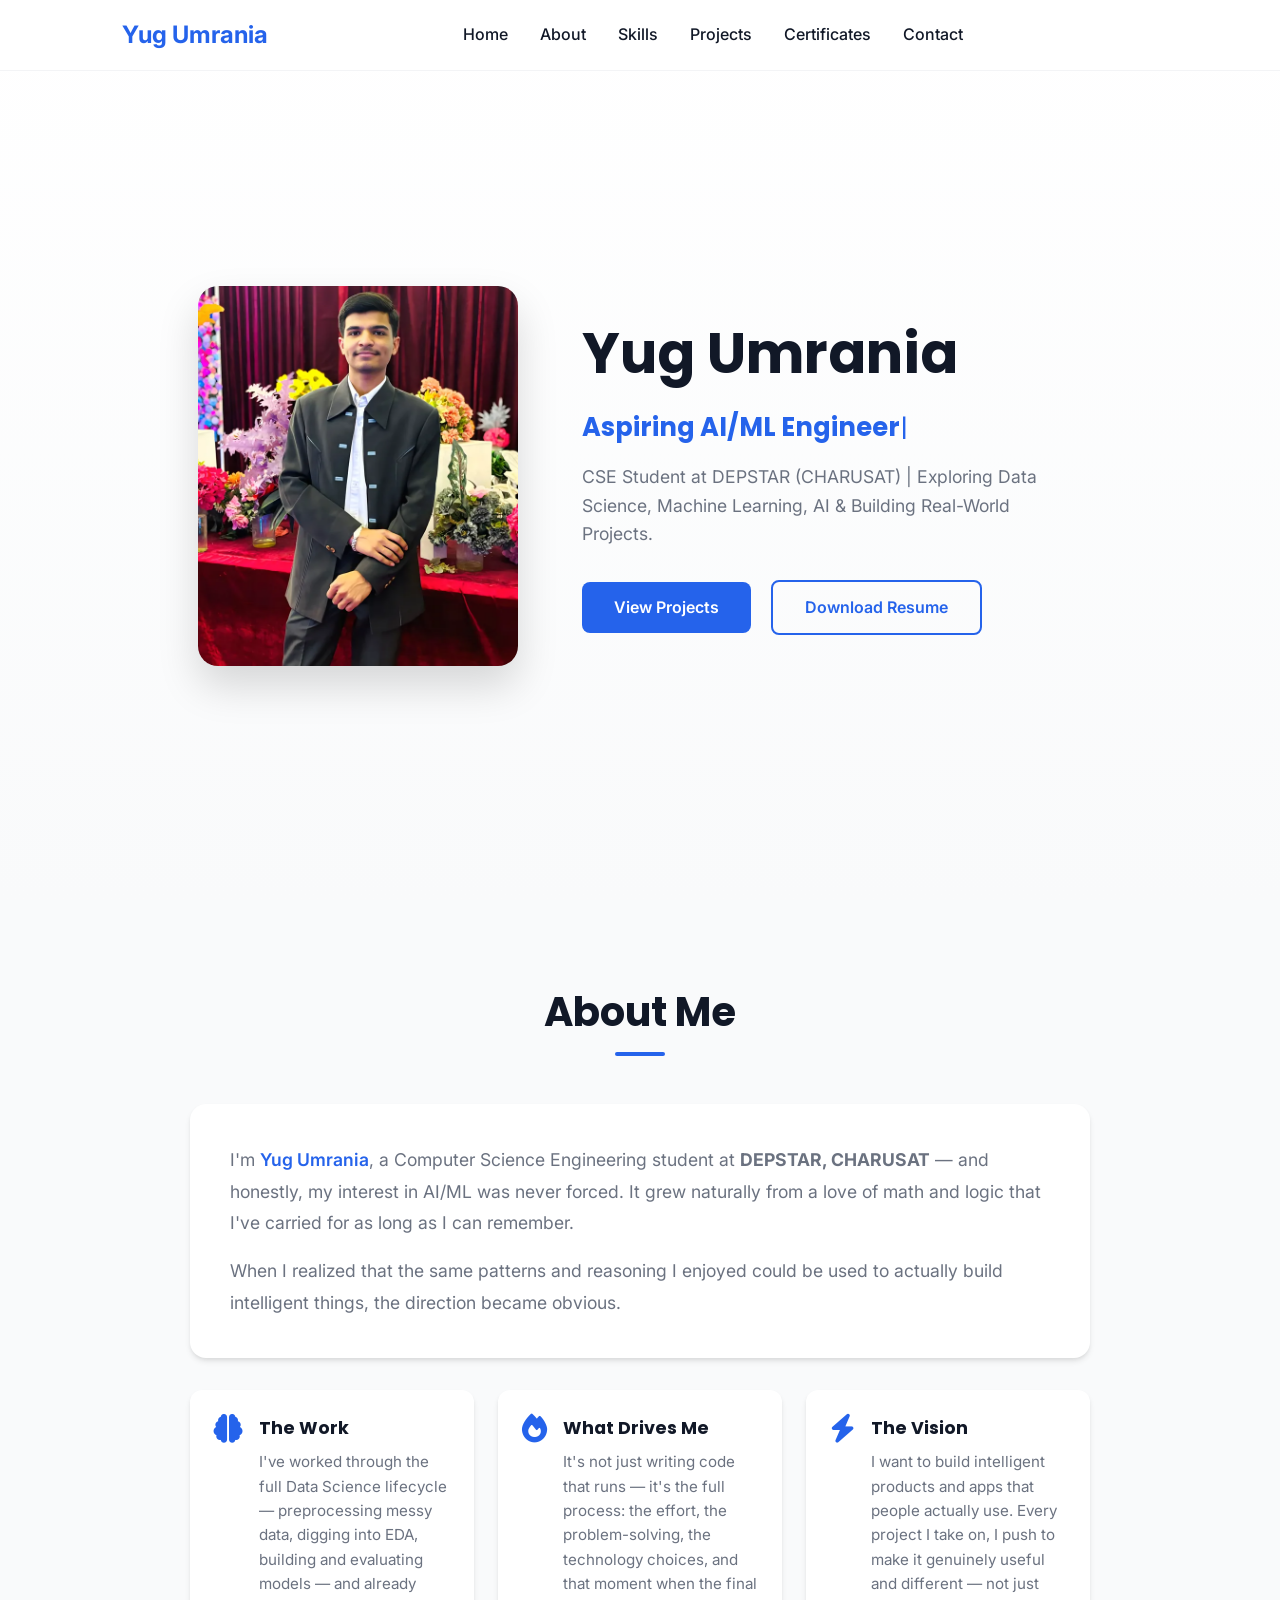
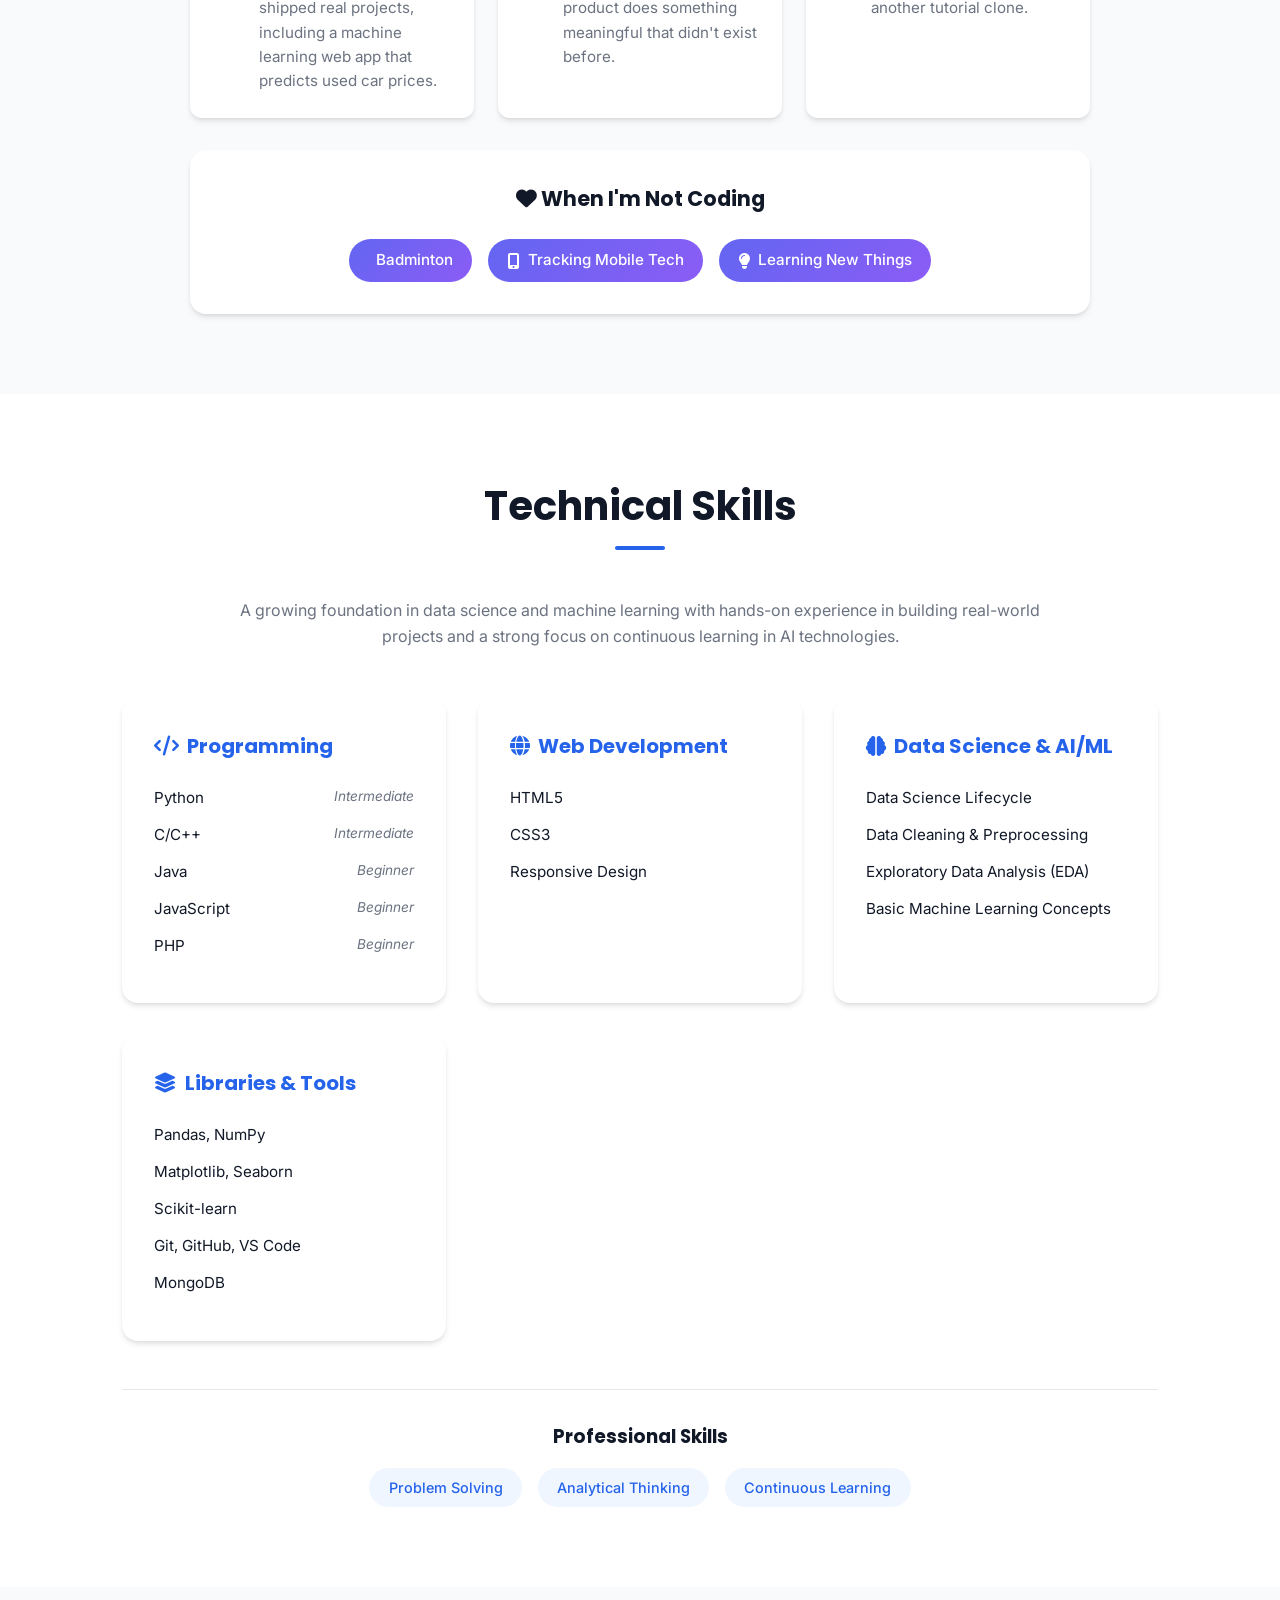
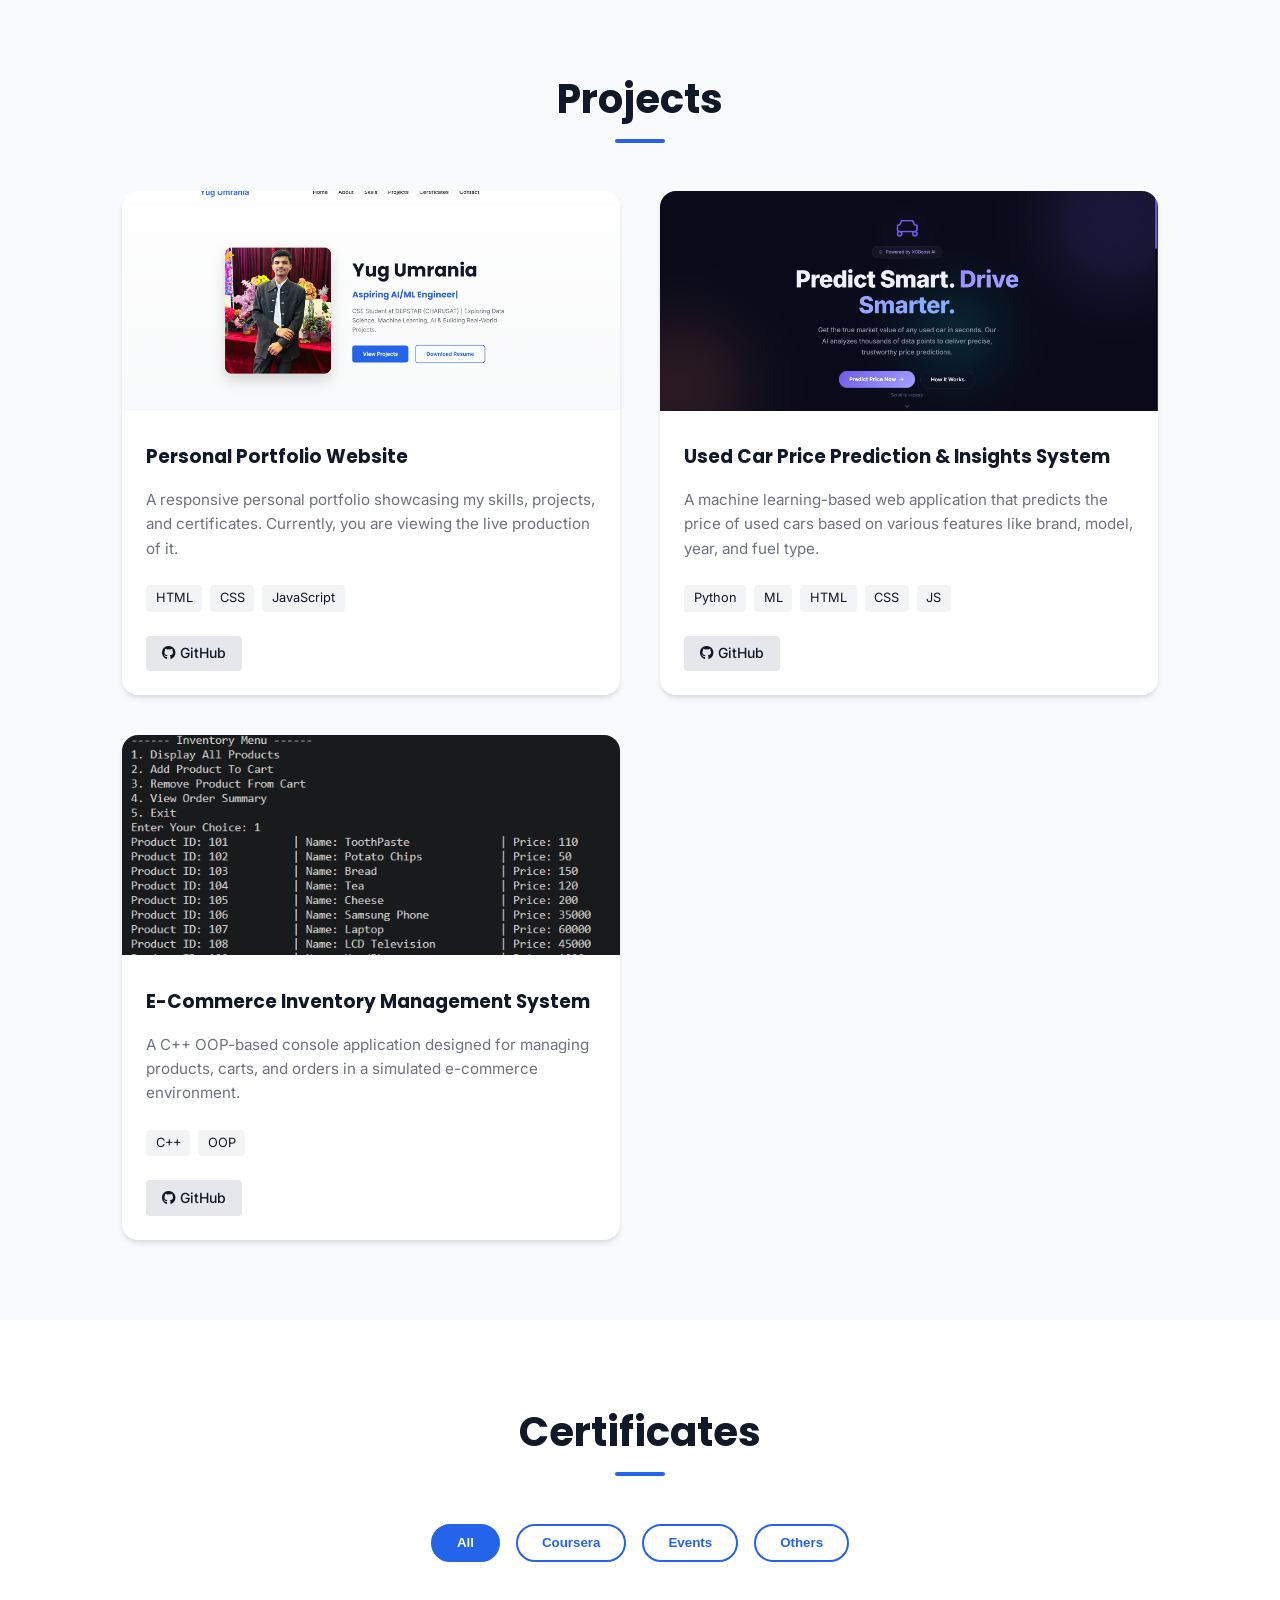
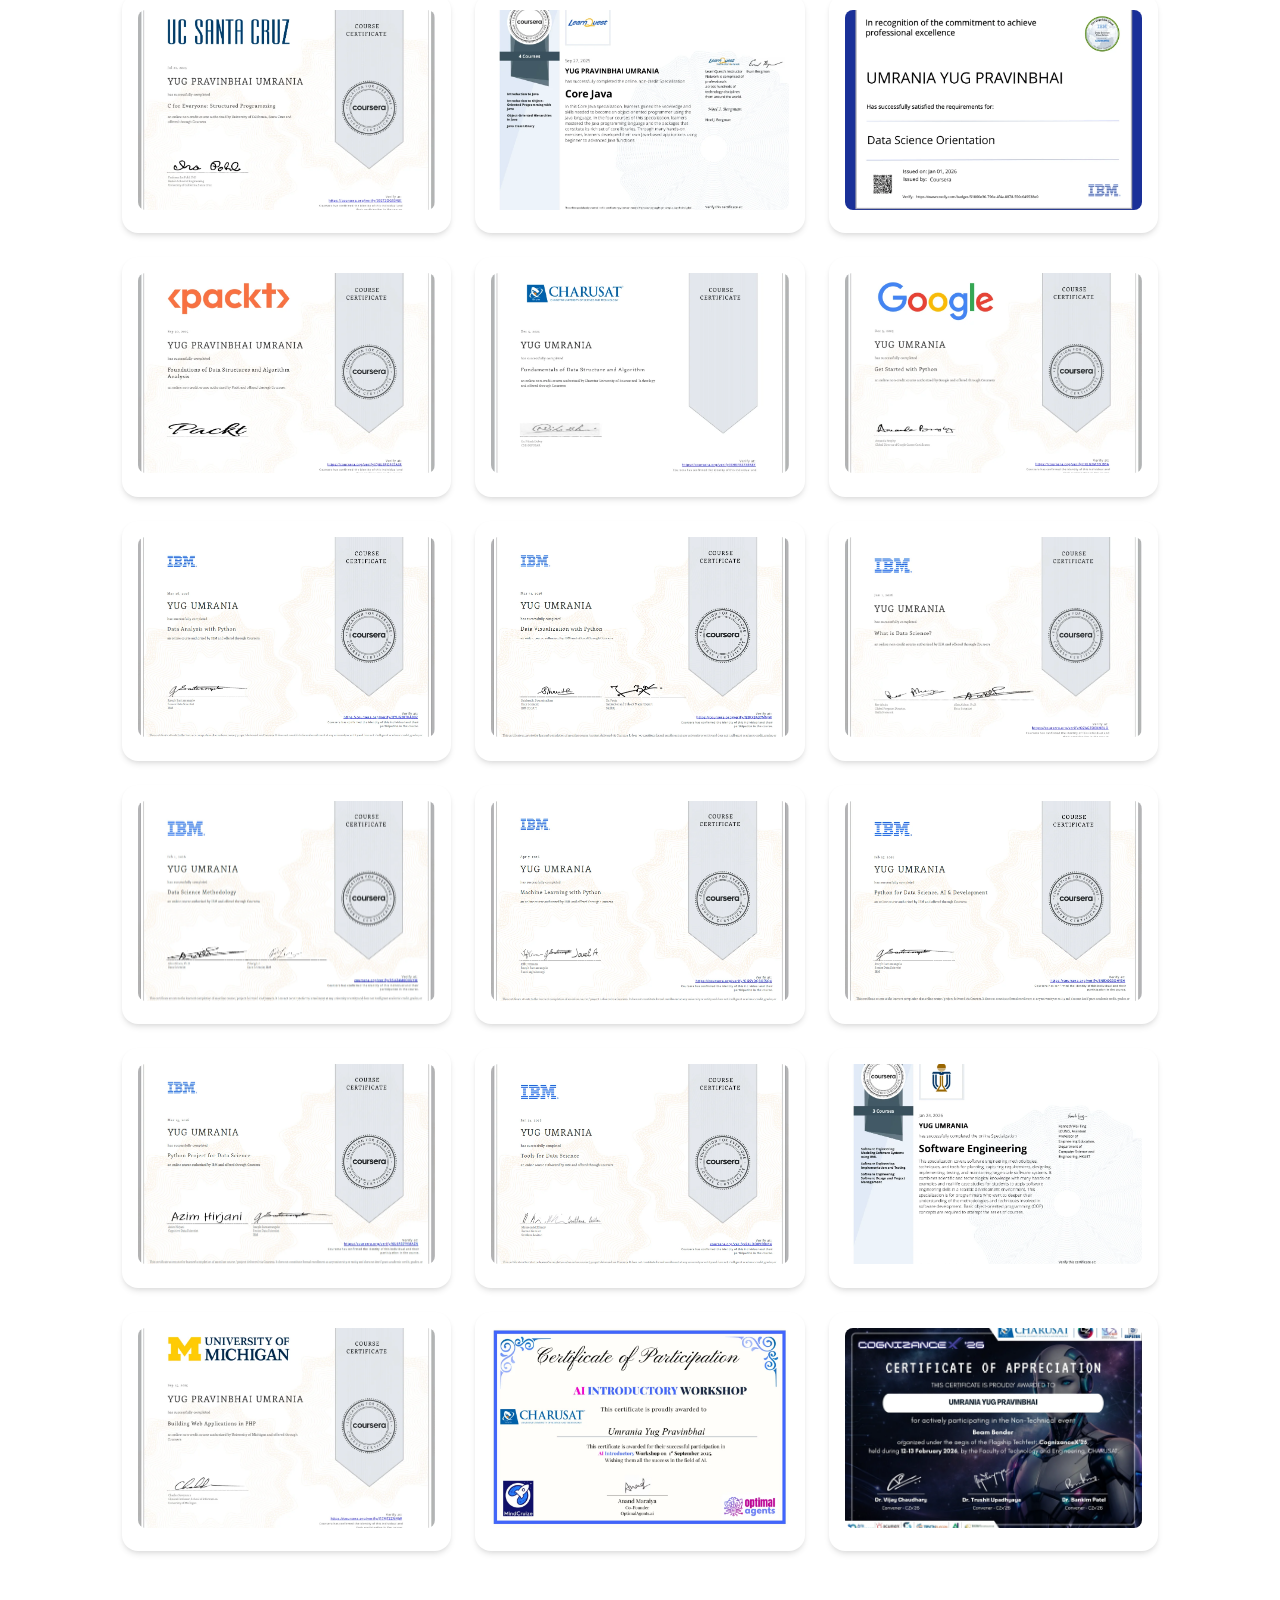
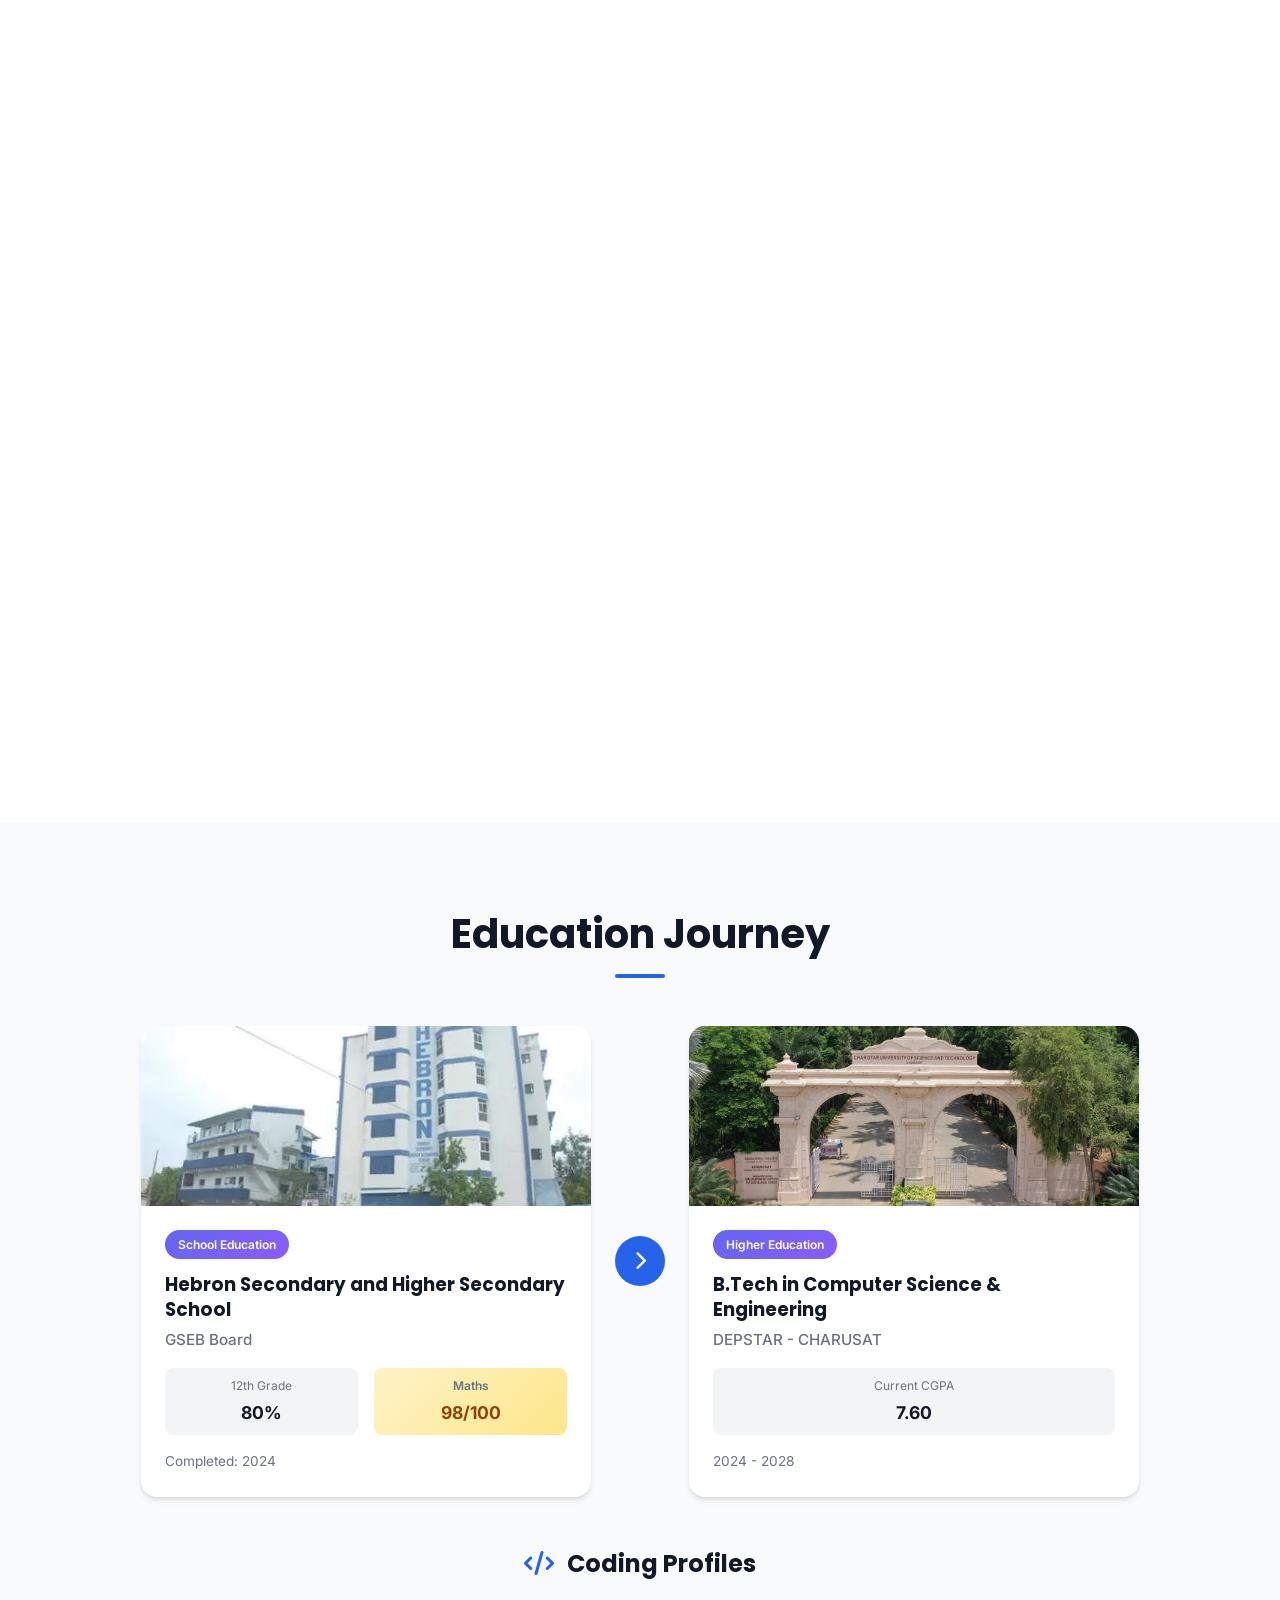
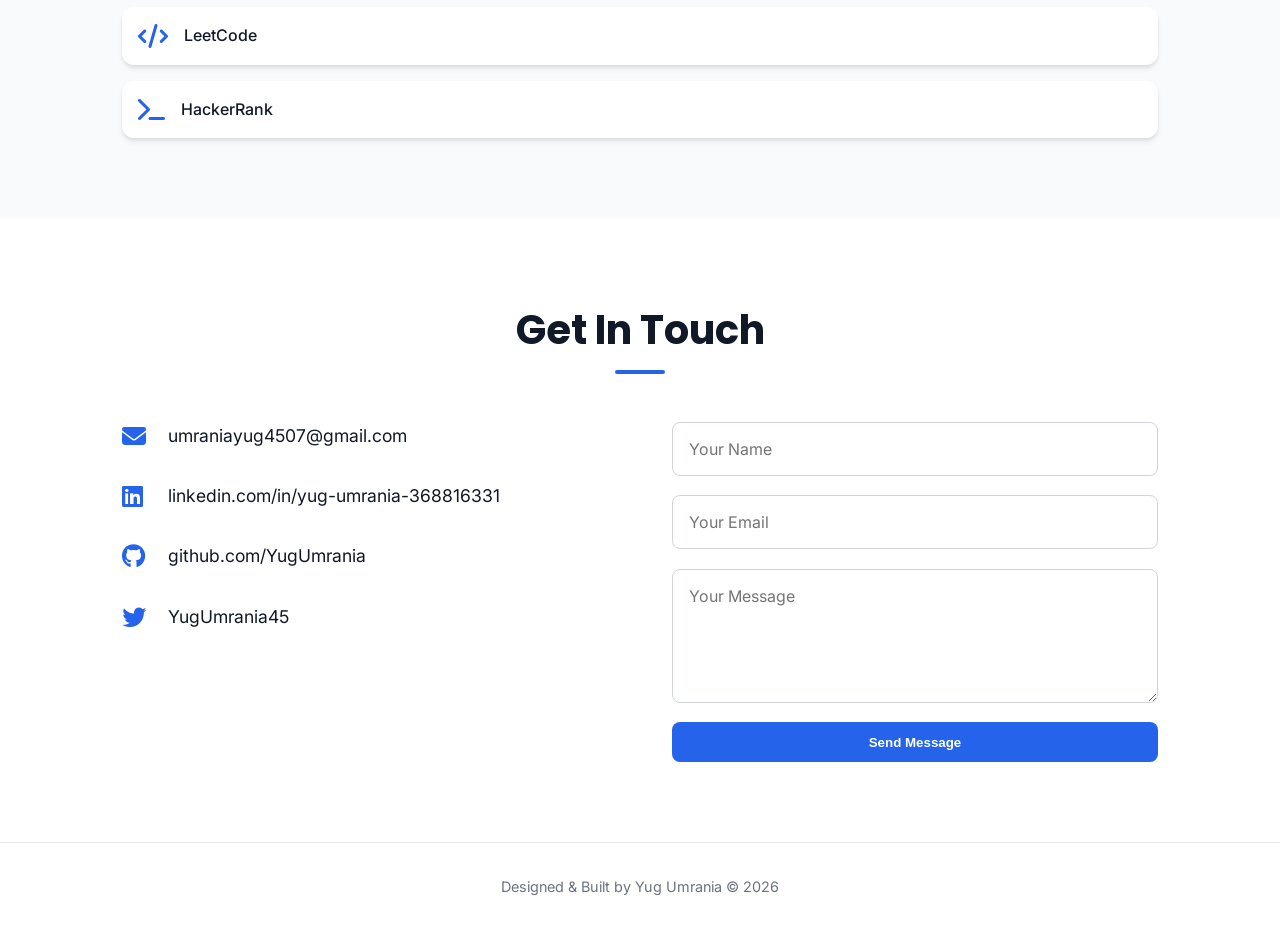
==== portfolio/index.html @ 4e5d7f79 "Add portfolio website with all assets, CSS, JS and project files" ====
<!DOCTYPE html>
<html lang="en">

<head>
    <meta charset="UTF-8">
    <meta name="viewport" content="width=device-width, initial-scale=1.0">
    <title>Yug Umrania | Aspiring AI/ML Engineer</title>
    <link rel="icon" type="image/svg+xml" href="yu-favicon.svg">
    <link rel="apple-touch-icon" href="yu-favicon.svg">
    <!-- Google Fonts -->
    <link rel="preconnect" href="https://fonts.googleapis.com">
    <link rel="preconnect" href="https://fonts.gstatic.com" crossorigin>
    <link
        href="https://fonts.googleapis.com/css2?family=Inter:wght@400;500;600&family=Poppins:wght@600;700&display=swap"
        rel="stylesheet">
    <!-- Font Awesome for Icons -->
    <link rel="stylesheet" href="https://cdnjs.cloudflare.com/ajax/libs/font-awesome/6.4.0/css/all.min.css">
    <link rel="stylesheet" href="css/style.css">
    <style>
        .lightbox {
            display: none;
            position: fixed;
            top: 0;
            left: 0;
            width: 100%;
            height: 100%;
            background: rgba(0, 0, 0, 0.9);
            z-index: 9999;
            justify-content: center;
            align-items: center;
            cursor: pointer;
        }

        .lightbox.active {
            display: flex;
        }

        .lightbox img {
            max-width: 90%;
            max-height: 90%;
            border-radius: 8px;
            box-shadow: 0 0 20px rgba(0, 0, 0, 0.5);
        }
    </style>
</head>

<body>

    <!-- Navbar -->
    <nav id="navbar">
        <div class="container nav-container">
            <div class="logo">Yug Umrania</div>
            <ul class="nav-links">
                <li><a href="#home">Home</a></li>
                <li><a href="#about">About</a></li>
                <li><a href="#skills">Skills</a></li>
                <li><a href="#projects">Projects</a></li>
                <li><a href="#certificates">Certificates</a></li>
                <li><a href="#contact">Contact</a></li>
            </ul>
            <div class="menu-toggle" id="mobile-menu">
                <span class="bar"></span>
                <span class="bar"></span>
                <span class="bar"></span>
            </div>
        </div>
    </nav>

    <!-- Hero Section -->
    <section id="home" class="hero">
        <div class="hero-container">
            <div class="hero-img">
                <img src="assets/images/profile.jpeg.webp" alt="Yug Umrania">
            </div>
            <div class="hero-content">
                <h1 class="fade-in">Yug Umrania</h1>
                <h2 class="fade-in"><span id="hero-subtitle"></span><span class="cursor">|</span></h2>
                <p class="fade-in">CSE Student at DEPSTAR (CHARUSAT) | Exploring Data Science, Machine Learning, AI &
                    Building Real-World Projects.</p>
                <div class="hero-btns fade-in">
                    <a href="#projects" class="btn btn-primary">View Projects</a>
                    <a href="assets/resume/resume.pdf" class="btn btn-secondary" download>Download Resume</a>
                </div>
            </div>
        </div>
        </div>
    </section>

    <!-- About Me Section -->
    <section id="about" class="about section-alt">
        <div class="container">
            <h2 class="section-title">About Me</h2>
            <div class="about-content">
                <div class="about-card">
                    <p class="about-intro">
                        I'm <span class="highlight">Yug Umrania</span>, a Computer Science Engineering student at
                        <strong>DEPSTAR, CHARUSAT</strong> — and honestly, my interest in AI/ML was never forced.
                        It grew naturally from a love of math and logic that I've carried for as long as I can remember.
                    </p>
                    <p class="about-intro">
                        When I realized that the same patterns and reasoning I enjoyed could be used to actually
                        build intelligent things, the direction became obvious.
                    </p>
                </div>

                <div class="about-highlights">
                    <div class="highlight-item">
                        <i class="fas fa-brain"></i>
                        <div>
                            <h4>The Work</h4>
                            <p>I've worked through the full Data Science lifecycle — preprocessing messy data, digging
                                into EDA, building and evaluating models — and already shipped real projects, including
                                a machine learning web app that predicts used car prices.</p>
                        </div>
                    </div>
                    <div class="highlight-item">
                        <i class="fas fa-fire"></i>
                        <div>
                            <h4>What Drives Me</h4>
                            <p>It's not just writing code that runs — it's the full process: the effort, the
                                problem-solving, the technology choices, and that moment when the final product does
                                something meaningful that didn't exist before.</p>
                        </div>
                    </div>
                    <div class="highlight-item">
                        <i class="fas fa-bolt"></i>
                        <div>
                            <h4>The Vision</h4>
                            <p>I want to build intelligent products and apps that people actually use. Every project I
                                take on, I push to make it genuinely useful and different — not just another tutorial
                                clone.</p>
                        </div>
                    </div>
                </div>

                <div class="about-interests">
                    <h3><i class="fas fa-heart"></i> When I'm Not Coding</h3>
                    <div class="interest-tags">
                        <span class="interest-tag"><i class="fas fa-badminton"></i> Badminton</span>
                        <span class="interest-tag"><i class="fas fa-mobile-alt"></i> Tracking Mobile Tech</span>
                        <span class="interest-tag"><i class="fas fa-lightbulb"></i> Learning New Things</span>
                    </div>
                </div>
            </div>
        </div>
    </section>

    <!-- Skills Section -->
    <section id="skills" class="skills section">
        <div class="container">
            <h2 class="section-title">Technical Skills</h2>
            <p class="skills-subtitle">A growing foundation in data science and machine learning with hands-on
                experience in building real-world projects and a strong focus on continuous learning in AI technologies.
            </p>

            <div class="skills-grid">
                <!-- Programming -->
                <div class="skill-card">
                    <h3><i class="fas fa-code"></i> Programming</h3>
                    <ul>
                        <li>Python <span>Intermediate</span></li>
                        <li>C/C++ <span>Intermediate</span></li>
                        <li>Java <span>Beginner</span></li>
                        <li>JavaScript <span>Beginner</span></li>
                        <li>PHP <span>Beginner</span></li>
                    </ul>
                </div>

                <!-- Web Dev -->
                <div class="skill-card">
                    <h3><i class="fas fa-globe"></i> Web Development</h3>
                    <ul>
                        <li>HTML5</li>
                        <li>CSS3</li>
                        <li>Responsive Design</li>
                    </ul>
                </div>

                <!-- Data Science -->
                <div class="skill-card">
                    <h3><i class="fas fa-brain"></i> Data Science & AI/ML</h3>
                    <ul>
                        <li>Data Science Lifecycle</li>
                        <li>Data Cleaning & Preprocessing</li>
                        <li>Exploratory Data Analysis (EDA)</li>
                        <li>Basic Machine Learning Concepts</li>
                    </ul>
                </div>

                <!-- Libraries -->
                <div class="skill-card">
                    <h3><i class="fas fa-layer-group"></i> Libraries & Tools</h3>
                    <ul>
                        <li>Pandas, NumPy</li>
                        <li>Matplotlib, Seaborn</li>
                        <li>Scikit-learn</li>
                        <li>Git, GitHub, VS Code</li>
                        <li>MongoDB</li>
                    </ul>
                </div>
            </div>

            <div class="professional-skills">
                <h3>Professional Skills</h3>
                <div class="skill-tags">
                    <span>Problem Solving</span>
                    <span>Analytical Thinking</span>
                    <span>Continuous Learning</span>
                </div>
            </div>
        </div>
    </section>

    <!-- Projects Section -->
    <section id="projects" class="projects section-alt">
        <div class="container">
            <h2 class="section-title">Projects</h2>
            <div class="projects-grid">
                <!-- Project 3 - Portfolio -->
                <div class="project-card">
                    <div class="project-img">
                        <img src="assets/images/Portfolio_image.png" alt="Portfolio Website">
                    </div>
                    <div class="project-info">
                        <h3>Personal Portfolio Website</h3>
                        <p>A responsive personal portfolio showcasing my skills, projects, and certificates. Currently, you are viewing the live production of it.</p>
                        <div class="tech-stack">
                            <span>HTML</span><span>CSS</span><span>JavaScript</span>
                        </div>
                        <div class="project-links">
                            <a href="https://github.com/YugUmrania/portfolio"
                                class="btn-small"><i class="fab fa-github"></i> GitHub</a>
                        </div>
                    </div>
                </div>
                <!-- Project 2 -->
                <div class="project-card">
                    <div class="project-img">
                        <img src="assets/images/project_cardeal.png" alt="Used Car Prediction Project">
                    </div>
                    <div class="project-info">
                        <h3>Used Car Price Prediction & Insights System</h3>
                        <p>A machine learning-based web application that predicts the price of used cars based on
                            various features like brand, model, year, and fuel type.</p>
                        <div class="tech-stack">
                            <span>Python</span><span>ML</span><span>HTML</span><span>CSS</span><span>JS</span>
                        </div>
                        <div class="project-links">
                            <a href="https://github.com/YugUmrania/Used-Car-Price-Prediction-and-Insights-System"
                                class="btn-small"><i class="fab fa-github"></i> GitHub</a>
                        </div>
                    </div>
                </div>
                <!-- Project 1 -->
                <div class="project-card">
                    <div class="project-img">
                        <img src="assets/images/E_Commerce.png" alt="Inventory Management Project">
                    </div>
                    <div class="project-info">
                        <h3>E-Commerce Inventory Management System</h3>
                        <p>A C++ OOP-based console application designed for managing products, carts, and orders in a
                            simulated e-commerce environment.</p>
                        <div class="tech-stack">
                            <span>C++</span><span>OOP</span>
                        </div>
                        <div class="project-links">
                            <a href="https://github.com/YugUmrania/E---Commerce-Inventory-Management-System"
                                class="btn-small"><i class="fab fa-github"></i> GitHub</a>
                        </div>
                    </div>
                </div>
            </div>
        </div>
    </section>

    <!-- Certificates Section -->
    <section id="certificates" class="certificates section">
        <div class="container">
            <h2 class="section-title">Certificates</h2>
            <div class="cert-filter">
                <button class="filter-btn active" data-filter="all">All</button>
                <button class="filter-btn" data-filter="coursera">Coursera</button>
                <button class="filter-btn" data-filter="events">Events</button>
                <button class="filter-btn" data-filter="others">Others</button>
            </div>
            <div class="cert-grid">
                <!-- Coursera Certificates -->
                <div class="cert-card" data-category="coursera">
                    <img src="assets/images/certificates/Coursera/C_for_Everyone.png.webp" loading="lazy" alt="C for Everyone" onclick="openLightbox(this)">
                </div>
                <div class="cert-card" data-category="coursera">
                    <img src="assets/images/certificates/Coursera/Core Java.png.webp" loading="lazy" alt="Core Java"
                        onclick="openLightbox(this)">
                </div>
                <div class="cert-card" data-category="coursera">
                    <img src="assets/images/certificates/Coursera/DS_orientation.png.webp" loading="lazy" alt="DS Orientation"
                        onclick="openLightbox(this)">
                </div>
                <div class="cert-card" data-category="coursera">
                    <img src="assets/images/certificates/Coursera/DSA_packt.png.webp" loading="lazy" alt="DSA Packt"
                        onclick="openLightbox(this)">
                </div>
                <div class="cert-card" data-category="coursera">
                    <img src="assets/images/certificates/Coursera/funda_dsa.png.webp" loading="lazy" alt="Fundamentals of DSA"
                        onclick="openLightbox(this)">
                </div>
                <div class="cert-card" data-category="coursera">
                    <img src="assets/images/certificates/Coursera/Google_get_started_python.png.webp" loading="lazy" alt="Google Python"
                        onclick="openLightbox(this)">
                </div>
                <div class="cert-card" data-category="coursera">
                    <img src="assets/images/certificates/Coursera/IBM_data_analysis_py.png.webp" loading="lazy" alt="IBM Data Analysis"
                        onclick="openLightbox(this)">
                </div>
                <div class="cert-card" data-category="coursera">
                    <img src="assets/images/certificates/Coursera/IBM_data_visual_py.png.webp" loading="lazy" alt="IBM Data Visualization"
                        onclick="openLightbox(this)">
                </div>
                <div class="cert-card" data-category="coursera">
                    <img src="assets/images/certificates/Coursera/IBM_dataScience.png.webp" loading="lazy" alt="IBM Data Science"
                        onclick="openLightbox(this)">
                </div>
                <div class="cert-card" data-category="coursera">
                    <img src="assets/images/certificates/Coursera/IBM_ds_methodolgy.png.webp" loading="lazy" alt="IBM DS Methodology"
                        onclick="openLightbox(this)">
                </div>
                <div class="cert-card" data-category="coursera">
                    <img src="assets/images/certificates/Coursera/IBM_ML_with_py.png.webp" loading="lazy" alt="IBM ML with Python"
                        onclick="openLightbox(this)">
                </div>
                <div class="cert-card" data-category="coursera">
                    <img src="assets/images/certificates/Coursera/IBM_py_ai_ds_develop.png.webp" loading="lazy" alt="IBM AI DS Developer"
                        onclick="openLightbox(this)">
                </div>
                <div class="cert-card" data-category="coursera">
                    <img src="assets/images/certificates/Coursera/IBM_py_projectds.png.webp" loading="lazy" alt="IBM Project DS"
                        onclick="openLightbox(this)">
                </div>
                <div class="cert-card" data-category="coursera">
                    <img src="assets/images/certificates/Coursera/IBM_tools_for_ds.png.webp" loading="lazy" alt="IBM Tools for DS"
                        onclick="openLightbox(this)">
                </div>
                <div class="cert-card" data-category="coursera">
                    <img src="assets/images/certificates/Coursera/SE.png.webp" loading="lazy" alt="Software Engineering"
                        onclick="openLightbox(this)">
                </div>
                <div class="cert-card" data-category="coursera">
                    <img src="assets/images/certificates/Coursera/Webapp_built_PHP.png.webp" loading="lazy" alt="Web App with PHP"
                        onclick="openLightbox(this)">
                </div>

                <!-- Events Certificates -->
                <div class="cert-card" data-category="events">
                    <img src="assets/images/certificates/Events/AI-Workshop.png.webp" loading="lazy" alt="AI Workshop"
                        onclick="openLightbox(this)">
                </div>
                <div class="cert-card" data-category="events">
                    <img src="assets/images/certificates/Events/Beam_Bender_NonTech.png.webp" loading="lazy" alt="Beam Bender NonTech"
                        onclick="openLightbox(this)">
                </div>
                <div class="cert-card" data-category="events">
                    <img src="assets/images/certificates/Events/Code_Quest.png.webp" loading="lazy" alt="Code Quest"
                        onclick="openLightbox(this)">
                </div>
                <div class="cert-card" data-category="events">
                    <img src="assets/images/certificates/Events/Quantum_Computing.png.webp" loading="lazy" alt="Quantum Computing"
                        onclick="openLightbox(this)">
                </div>

                <!-- Others Certificates -->
                <div class="cert-card" data-category="others">
                    <img src="assets/images/certificates/Others Certificate/AVLON_Cullinary_art.png.webp" loading="lazy" alt="Culinary Art"
                        onclick="openLightbox(this)">
                </div>
                <div class="cert-card" data-category="others">
                    <img src="assets/images/certificates/Others Certificate/Bug_arena.png.webp" loading="lazy" alt="Bug Arena"
                        onclick="openLightbox(this)">
                </div>
                <div class="cert-card" data-category="others">
                    <img src="assets/images/certificates/Others Certificate/Edunet_Foundation_Greenskills_AI.png.webp" loading="lazy"
                        alt="Edunet AI" onclick="openLightbox(this)">
                </div>
                <div class="cert-card" data-category="others">
                    <img src="assets/images/certificates/Others Certificate/LINGAYS_Banking_Finance.png.webp" loading="lazy"
                        alt="Banking & Finance" onclick="openLightbox(this)">
                </div>
                <div class="cert-card" data-category="others">
                    <img src="assets/images/certificates/Others Certificate/SQL_Island.png.webp" loading="lazy" alt="SQL Island"
                        onclick="openLightbox(this)">
                </div>
                <div class="cert-card" data-category="others">
                    <img src="assets/images/certificates/Others Certificate/Tata_Crucible.png.webp" loading="lazy" alt="Tata Crucible"
                        onclick="openLightbox(this)">
                </div>
                <div class="cert-card" data-category="others">
                    <img src="assets/images/certificates/Others Certificate/Unstop_management.png.webp" loading="lazy"
                        alt="Unstop Management" onclick="openLightbox(this)">
                </div>
            </div>
            <!-- <div class="cert-link-container">
                <a href="https://coursera.org/account/accomplishments/specialization/XSUMIOHQU5ED" target="_blank" class="btn-secondary">View All Accomplishments</a>
            </div> -->
        </div>
    </section>

    <!-- Lightbox for certificate viewing -->
    <div class="lightbox" id="lightbox" onclick="closeLightbox()">
        <img id="lightbox-img" src="" alt="Certificate">
    </div>

    <!-- Education & Coding Profiles -->
    <section id="education" class="education section-alt">
        <div class="container">
            <h2 class="section-title">Education Journey</h2>
            
            <div class="education-horizontal">
                <!-- School -->
                <div class="edu-card-full">
                    <div class="edu-img-full">
                        <img src="assets/images/Hebron_School.webp" alt="Hebron Secondary and Higher Secondary School">
                    </div>
                    <div class="edu-info-full">
                        <span class="edu-badge">School Education</span>
                        <h3>Hebron Secondary and Higher Secondary School</h3>
                        <p class="edu-sub">GSEB Board</p>
                        <div class="edu-stats">
                            <div class="stat-item">
                                <span class="stat-label">12th Grade</span>
                                <span class="stat-value">80%</span>
                            </div>
                            <div class="stat-item highlight">
                                <span class="stat-label">Maths</span>
                                <span class="stat-value">98/100</span>
                            </div>
                        </div>
                        <p class="edu-date">Completed: 2024</p>
                    </div>
                </div>

                <!-- Arrow -->
                <div class="edu-arrow">
                    <i class="fas fa-chevron-right"></i>
                </div>

                <!-- College -->
                <div class="edu-card-full">
                    <div class="edu-img-full">
                        <img src="assets/images/CHARUSAT_GATE.webp" alt="DEPSTAR - CHARUSAT">
                    </div>
                    <div class="edu-info-full">
                        <span class="edu-badge">Higher Education</span>
                        <h3>B.Tech in Computer Science & Engineering</h3>
                        <p class="edu-sub">DEPSTAR - CHARUSAT</p>
                        <div class="edu-stats">
                            <div class="stat-item">
                                <span class="stat-label">Current CGPA</span>
                                <span class="stat-value">7.60</span>
                            </div>
                        </div>
                        <p class="edu-date">2024 - 2028</p>
                    </div>
                </div>
            </div>

            <div class="coding-profiles">
                <h3><i class="fas fa-code"></i> Coding Profiles</h3>
                <div class="profile-links">
                    <a href="https://leetcode.com/u/YugUmrania07" target="_blank" class="profile-badge"><i
                            class="fas fa-code"></i> LeetCode</a>
                    <a href="https://hackerrank.com/profile/24dcs140" target="_blank" class="profile-badge"><i
                            class="fas fa-terminal"></i> HackerRank</a>
                </div>
            </div>
        </div>
    </section>

    <!-- Contact Section -->
    <section id="contact" class="contact section">
        <div class="container">
            <h2 class="section-title">Get In Touch</h2>
            <div class="contact-wrapper">
                <div class="contact-info">
                    <div class="info-item">
                        <i class="fas fa-envelope"></i>
                        <span>umraniayug4507@gmail.com</span>
                    </div>
                    <div class="info-item">
                        <i class="fab fa-linkedin"></i>
                        <a href="https://linkedin.com/in/yug-umrania-368816331"
                            target="_blank">linkedin.com/in/yug-umrania-368816331</a>
                    </div>
                    <div class="info-item">
                        <i class="fab fa-github"></i>
                        <a href="https://github.com/YugUmrania" target="_blank">github.com/YugUmrania</a>
                    </div>
                    <div class="info-item">
                        <i class="fab fa-twitter"></i>
                        <a href="https://x.com/YugUmrania45" target="_blank">YugUmrania45</a>
                    </div>
                </div>

                <form class="contact-form" id="contactForm">
                    <input type="text" id="name" placeholder="Your Name" required>
                    <input type="email" id="email" placeholder="Your Email" required>
                    <textarea id="message" placeholder="Your Message" rows="5" required></textarea>
                    <button type="submit" class="btn btn-primary">Send Message</button>
                </form>
                <div class="thank-you-message" id="thankYouMessage" style="display: none;">
                    <div class="thank-you-content">
                        <i class="fas fa-check-circle"></i>
                        <h3>Thank You!</h3>
                        <p>Thanks for connecting with me, <span id="thankYouName"></span>!</p>
                        <p>I've received your message and will get back to you soon.</p>
                        <button type="button" class="btn btn-secondary" onclick="resetForm()">Send Another Message</button>
                    </div>
                </div>

                <div class="admin-panel" id="adminPanel" style="display: none;">
                    <div class="admin-header">
                        <h3><i class="fas fa-users"></i> Connected With Me</h3>
                        <button class="btn btn-secondary" onclick="closeAdmin()">Close</button>
                    </div>
                    <div class="admin-content" id="adminContent"></div>
                    <button class="btn btn-primary" onclick="clearContacts()" style="margin-top: 1rem;">Clear All Contacts</button>
                </div>
            </div>
        </div>
    </section>

    <!-- Footer -->
    <footer class="footer">
        <div class="container">
            <p>Designed & Built by Yug Umrania &copy; 2026</p>
        </div>
    </footer>

    <script src="js/script.js"></script>
    <script>
        // Typing Effect Configuration
        const phrases = [
            "Aspiring AI/ML Engineer",
            "Data Science Enthusiast",
            "CSE Student at CHARUSAT"
        ];
        let phraseIndex = 0;
        let charIndex = 0;
        let isDeleting = false;
        let typingSpeed = 100;
        const deleteSpeed = 50;
        const pauseTime = 2000;

        function typeEffect() {
            const currentPhrase = phrases[phraseIndex];
            const heroSubtitle = document.getElementById('hero-subtitle');

            if (isDeleting) {
                heroSubtitle.textContent = currentPhrase.substring(0, charIndex - 1);
                charIndex--;
                typingSpeed = deleteSpeed;
            } else {
                heroSubtitle.textContent = currentPhrase.substring(0, charIndex + 1);
                charIndex++;
                typingSpeed = 100;
            }

            if (!isDeleting && charIndex === currentPhrase.length) {
                typingSpeed = pauseTime;
                isDeleting = true;
            } else if (isDeleting && charIndex === 0) {
                isDeleting = false;
                phraseIndex = (phraseIndex + 1) % phrases.length;
                typingSpeed = 500;
            }

            setTimeout(typeEffect, typingSpeed);
        }

        document.addEventListener('DOMContentLoaded', typeEffect);
    </script>
    <script>
        function openLightbox(imgElement) {
            const lightbox = document.getElementById('lightbox');
            const lightboxImg = document.getElementById('lightbox-img');
            lightboxImg.src = imgElement.src;
            lightbox.classList.add('active');
        }
        function closeLightbox() {
            document.getElementById('lightbox').classList.remove('active');
        }
        document.addEventListener('keydown', function (e) {
            if (e.key === 'Escape') closeLightbox();
        });
    </script>
</body>

</html>
---- portfolio/css/style.css ----
:root {
    --background: #ffffff;
    --section-alt: #f9fafb;
    --primary: #2563eb;
    --primary-hover: #1d4ed8;
    --text-main: #111827;
    --text-sub: #6b7280;
    --white: #ffffff;
    --shadow: 0 4px 6px -1px rgba(0, 0, 0, 0.1), 0 2px 4px -1px rgba(0, 0, 0, 0.06);
    --shadow-lg: 0 10px 15px -3px rgba(0, 0, 0, 0.1), 0 4px 6px -2px rgba(0, 0, 0, 0.05);
    --transition: all 0.3s ease;
}

* {
    margin: 0;
    padding: 0;
    box-sizing: border-box;
}

html {
    scroll-behavior: smooth;
}

body {
    font-family: 'Inter', sans-serif;
    background-color: var(--background);
    color: var(--text-main);
    line-height: 1.6;
    overflow-x: hidden;
}

h1, h2, h3, h4 {
    font-family: 'Poppins', sans-serif;
    font-weight: 700;
}

.container {
    max-width: 1100px;
    margin: 0 auto;
    padding: 0 2rem;
}

a {
    text-decoration: none;
    color: inherit;
    transition: var(--transition);
}

ul {
    list-style: none;
}

section {
    padding: 5rem 0;
}

.section-title {
    font-size: 2.5rem;
    text-align: center;
    margin-bottom: 3rem;
    position: relative;
}

.section-title::after {
    content: '';
    display: block;
    width: 50px;
    height: 4px;
    background: var(--primary);
    margin: 0.5rem auto;
    border-radius: 2px;
}

.section-alt {
    background-color: var(--section-alt);
}

/* Buttons */
.btn {
    display: inline-block;
    padding: 0.8rem 2rem;
    border-radius: 0.5rem;
    font-weight: 600;
    cursor: pointer;
    transition: var(--transition);
}

.btn-primary {
    background-color: var(--primary);
    color: var(--white);
    border: none;
}

.btn-primary:hover {
    background-color: var(--primary-hover);
    transform: translateY(-2px);
}

.btn-secondary {
    background-color: transparent;
    color: var(--primary);
    border: 2px solid var(--primary);
    margin-left: 1rem;
}

.btn-secondary:hover {
    background-color: var(--primary);
    color: var(--white);
}

.btn-small {
    padding: 0.4rem 1rem;
    background: #e5e7eb;
    border-radius: 0.25rem;
    font-size: 0.875rem;
    font-weight: 500;
}

.btn-small:hover {
    background: #d1d5db;
}

/* Navbar */
#navbar {
    position: fixed;
    top: 0;
    width: 100%;
    background: rgba(255, 255, 255, 0.95);
    backdrop-filter: blur(10px);
    z-index: 1000;
    padding: 1rem 0;
    transition: transform 0.3s ease, opacity 0.3s ease, box-shadow 0.3s ease, padding 0.3s ease;
    border-bottom: 1px solid #f3f4f6;
}

#navbar.scrolled {
    padding: 0.6rem 0;
    box-shadow: var(--shadow);
}

.nav-container {
    display: flex;
    justify-content: space-between;
    align-items: center;
    position: relative;
}

.logo {
    font-size: 1.5rem;
    font-weight: 700;
    color: var(--primary);
}

.nav-links {
    display: flex;
    gap: 2rem;
}

.nav-links a {
    font-weight: 500;
    color: var(--text-main);
}

.nav-links a:hover {
    color: var(--primary);
}

/* Hero Section */
.hero {
    min-height: 100vh;
    display: flex;
    align-items: center;
    justify-content: center;
    background: linear-gradient(to bottom, #ffffff, #f9fafb);
    padding: 120px 2rem 60px;
}

.hero-container {
    display: flex;
    align-items: center;
    justify-content: center;
    gap: 4rem;
    max-width: 1100px;
}

.hero-img {
    flex-shrink: 0;
}

.hero-img img {
    width: 320px;
    height: 380px;
    object-fit: cover;
    border-radius: 20px;
    box-shadow: 0 20px 40px rgba(0,0,0,0.15);
}

.hero-content {
    text-align: left;
}

.hero h1 {
    font-size: 3.5rem;
    margin-bottom: 0.5rem;
}

.hero h2 {
    font-size: 1.6rem;
    color: var(--primary);
    margin-bottom: 1rem;
}

.hero p {
    font-size: 1.1rem;
    color: var(--text-sub);
    max-width: 500px;
    margin-bottom: 2rem;
}

.hero-btns .btn {
    margin-left: 0;
    margin-right: 1rem;
    margin-bottom: 1rem;
}

/* Typing Cursor Effect */
.cursor {
    display: inline-block;
    color: var(--primary);
    animation: blink 1s infinite;
    font-weight: 400;
}

@keyframes blink {
    0%, 50% { opacity: 1; }
    51%, 100% { opacity: 0; }
}

/* About Section */
.about-content {
    max-width: 900px;
    margin: 0 auto;
}

.about-card {
    background: var(--white);
    padding: 2.5rem;
    border-radius: 16px;
    box-shadow: var(--shadow);
    margin-bottom: 2rem;
}

.about-intro {
    font-size: 1.1rem;
    color: var(--text-sub);
    margin-bottom: 1rem;
    line-height: 1.8;
}

.about-intro:last-child {
    margin-bottom: 0;
}

.highlight {
    color: var(--primary);
    font-weight: 600;
}

.about-highlights {
    display: grid;
    grid-template-columns: repeat(auto-fit, minmax(280px, 1fr));
    gap: 1.5rem;
    margin-bottom: 2rem;
}

.highlight-item {
    background: var(--white);
    padding: 1.5rem;
    border-radius: 12px;
    box-shadow: var(--shadow);
    display: flex;
    gap: 1rem;
    transition: var(--transition);
}

.highlight-item:hover {
    transform: translateY(-5px);
    box-shadow: var(--shadow-lg);
}

.highlight-item i {
    font-size: 1.8rem;
    color: var(--primary);
    flex-shrink: 0;
}

.highlight-item h4 {
    font-size: 1.1rem;
    margin-bottom: 0.5rem;
    color: var(--text-main);
}

.highlight-item p {
    font-size: 0.95rem;
    color: var(--text-sub);
    line-height: 1.6;
}

.about-interests {
    background: var(--white);
    padding: 2rem;
    border-radius: 16px;
    box-shadow: var(--shadow);
    text-align: center;
}

.about-interests h3 {
    font-size: 1.3rem;
    margin-bottom: 1.5rem;
    color: var(--text-main);
}

.interest-tags {
    display: flex;
    flex-wrap: wrap;
    justify-content: center;
    gap: 1rem;
}

.interest-tag {
    background: linear-gradient(135deg, #6366f1 0%, #8b5cf6 100%);
    color: var(--white);
    padding: 0.6rem 1.2rem;
    border-radius: 50px;
    font-size: 0.95rem;
    font-weight: 500;
    display: flex;
    align-items: center;
    gap: 0.5rem;
}

.interest-tag i {
    font-size: 1rem;
}

/* Skills Section */
.skills-subtitle {
    text-align: center;
    color: var(--text-sub);
    margin-bottom: 3rem;
    max-width: 800px;
    margin-left: auto;
    margin-right: auto;
}

.skills-grid {
    display: grid;
    grid-template-columns: repeat(auto-fit, minmax(250px, 1fr));
    gap: 2rem;
    margin-bottom: 3rem;
}

.skill-card {
    background: var(--white);
    padding: 2rem;
    border-radius: 1rem;
    box-shadow: var(--shadow);
    transition: var(--transition);
}

.skill-card:hover {
    transform: translateY(-10px);
    box-shadow: var(--shadow-lg);
}

.skill-card h3 {
    margin-bottom: 1.5rem;
    font-size: 1.25rem;
    color: var(--primary);
    display: flex;
    align-items: center;
    gap: 0.5rem;
}

.skill-card ul li {
    margin-bottom: 0.8rem;
    display: flex;
    justify-content: space-between;
    font-size: 0.95rem;
}

.skill-card ul li span {
    color: var(--text-sub);
    font-size: 0.85rem;
    font-style: italic;
}

.professional-skills {
    text-align: center;
    padding-top: 2rem;
    border-top: 1px solid #e5e7eb;
}

.skill-tags {
    display: flex;
    justify-content: center;
    gap: 1rem;
    flex-wrap: wrap;
    margin-top: 1rem;
}

.skill-tags span {
    background: #eff6ff;
    color: var(--primary);
    padding: 0.5rem 1.2rem;
    border-radius: 2rem;
    font-size: 0.9rem;
    font-weight: 500;
}

/* Projects Section */
.projects-grid {
    display: grid;
    grid-template-columns: repeat(auto-fit, minmax(350px, 1fr));
    gap: 2.5rem;
}

.project-card {
    background: var(--white);
    border-radius: 1rem;
    overflow: hidden;
    box-shadow: var(--shadow);
    transition: var(--transition);
}

.project-card:hover {
    transform: translateY(-10px);
    box-shadow: var(--shadow-lg);
}

.project-img img {
    width: 100%;
    height: 220px;
    object-fit: cover;
}

.project-info {
    padding: 1.5rem;
}

.project-info h3 {
    margin-bottom: 1rem;
}

.project-info p {
    color: var(--text-sub);
    font-size: 0.95rem;
    margin-bottom: 1.5rem;
}

.tech-stack {
    display: flex;
    flex-wrap: wrap;
    gap: 0.5rem;
    margin-bottom: 1.5rem;
}

.tech-stack span {
    background: #f3f4f6;
    padding: 0.2rem 0.6rem;
    border-radius: 0.25rem;
    font-size: 0.8rem;
    color: var(--text-main);
}

.project-links .btn-small {
    display: inline-block;
}

/* Certificates Section */
.cert-filter {
    display: flex;
    justify-content: center;
    gap: 1rem;
    margin-bottom: 2rem;
    flex-wrap: wrap;
}

.filter-btn {
    padding: 0.6rem 1.5rem;
    border: 2px solid var(--primary);
    background: transparent;
    color: var(--primary);
    border-radius: 2rem;
    font-weight: 600;
    cursor: pointer;
    transition: var(--transition);
}

.filter-btn:hover, .filter-btn.active {
    background: var(--primary);
    color: var(--white);
}

.cert-grid {
    display: grid;
    grid-template-columns: repeat(auto-fill, minmax(300px, 1fr));
    gap: 1.5rem;
}

.cert-card {
    background: var(--white);
    padding: 1rem;
    border-radius: 1rem;
    box-shadow: var(--shadow);
    transition: var(--transition);
    overflow: hidden;
    cursor: pointer;
}

.cert-card:hover {
    transform: translateY(-5px);
    box-shadow: var(--shadow-lg);
}

.cert-card img {
    width: 100%;
    height: 200px;
    object-fit: cover;
    border-radius: 0.5rem;
}

.cert-card.hidden {
    display: none;
}

.cert-link-container {
    text-align: center;
    margin-top: 3rem;
}

/* Education Section */
.edu-grid {
    display: grid;
    grid-template-columns: 1fr 1fr;
    gap: 4rem;
    align-items: center;
}

/* Education Horizontal Flow */
.education-horizontal {
    display: flex;
    align-items: center;
    justify-content: center;
    gap: 1.5rem;
    flex-wrap: wrap;
    margin-bottom: 3rem;
}

.edu-card-full {
    flex: 1;
    min-width: 300px;
    max-width: 450px;
    background: var(--white);
    border-radius: 16px;
    overflow: hidden;
    box-shadow: var(--shadow);
    transition: var(--transition);
}

.edu-card-full:hover {
    box-shadow: var(--shadow-lg);
    transform: translateY(-5px);
}

.edu-img-full {
    width: 100%;
    height: 180px;
    overflow: hidden;
}

.edu-img-full img {
    width: 100%;
    height: 100%;
    object-fit: cover;
    object-position: center;
}

.edu-info-full {
    padding: 1.5rem;
}

.edu-badge {
    display: inline-block;
    background: linear-gradient(135deg, #6366f1 0%, #8b5cf6 100%);
    color: var(--white);
    padding: 0.3rem 0.8rem;
    border-radius: 50px;
    font-size: 0.75rem;
    font-weight: 600;
    margin-bottom: 0.8rem;
}

.edu-info-full h3 {
    font-size: 1.15rem;
    color: var(--text-main);
    margin-bottom: 0.3rem;
    line-height: 1.4;
}

.edu-sub {
    color: var(--text-sub);
    font-weight: 500;
    font-size: 0.95rem;
    margin-bottom: 1rem;
}

.edu-stats {
    display: flex;
    gap: 1rem;
    margin-bottom: 1rem;
}

.stat-item {
    background: #f3f4f6;
    padding: 0.5rem 1rem;
    border-radius: 8px;
    text-align: center;
    flex: 1;
}

.stat-item.highlight {
    background: linear-gradient(135deg, #fef3c7 0%, #fde68a 100%);
}

.stat-label {
    display: block;
    font-size: 0.75rem;
    color: var(--text-sub);
    margin-bottom: 0.2rem;
}

.stat-value {
    font-size: 1.1rem;
    font-weight: 700;
    color: var(--text-main);
}

.stat-item.highlight .stat-value {
    color: #92400e;
}

.edu-date {
    color: var(--text-sub);
    font-size: 0.85rem;
}

.edu-arrow {
    display: flex;
    align-items: center;
    justify-content: center;
    width: 50px;
    height: 50px;
    background: var(--primary);
    border-radius: 50%;
    flex-shrink: 0;
}

.edu-arrow i {
    color: var(--white);
    font-size: 1.2rem;
}

.coding-profiles {
    text-align: center;
    margin-top: 2rem;
}

.coding-profiles h3 {
    font-size: 1.5rem;
    margin-bottom: 1.5rem;
    color: var(--text-main);
}

.coding-profiles h3 i {
    color: var(--primary);
    margin-right: 0.5rem;
}

.profile-links {
    display: flex;
    flex-direction: column;
    gap: 1rem;
}

.profile-badge {
    display: flex;
    align-items: center;
    gap: 1rem;
    padding: 1rem;
    background: var(--white);
    border-radius: 0.75rem;
    box-shadow: var(--shadow);
    font-weight: 500;
}

.profile-badge i {
    font-size: 1.5rem;
    color: var(--primary);
}

/* Contact Section */
.contact-wrapper {
    display: grid;
    grid-template-columns: 1fr 1fr;
    gap: 4rem;
}

.contact-info {
    display: flex;
    flex-direction: column;
    gap: 2rem;
}

.info-item {
    display: flex;
    align-items: center;
    gap: 1rem;
    font-size: 1.1rem;
}

.info-item i {
    color: var(--primary);
    font-size: 1.5rem;
    width: 30px;
}

.info-item a {
    color: var(--text-main);
}

.contact-form {
    display: flex;
    flex-direction: column;
    gap: 1.2rem;
}

.contact-form input, .contact-form textarea {
    padding: 1rem;
    border: 1px solid #d1d5db;
    border-radius: 0.5rem;
    font-family: inherit;
    font-size: 1rem;
}

.contact-form input:focus, .contact-form textarea:focus {
    outline: none;
    border-color: var(--primary);
    ring: 2px solid var(--primary);
}

.thank-you-message {
    text-align: center;
    padding: 3rem 2rem;
    background: var(--section-alt);
    border-radius: 1rem;
    animation: fadeIn 0.5s ease;
}

.thank-you-content i {
    font-size: 4rem;
    color: var(--primary);
    margin-bottom: 1rem;
}

.thank-you-content h3 {
    font-size: 2rem;
    margin-bottom: 0.5rem;
    color: var(--text-main);
}

.thank-you-content p {
    color: var(--text-sub);
    margin-bottom: 0.5rem;
    font-size: 1.1rem;
}

.thank-you-content .btn {
    margin-top: 1.5rem;
}

@keyframes fadeIn {
    from { opacity: 0; transform: translateY(20px); }
    to { opacity: 1; transform: translateY(0); }
}

.admin-panel {
    position: fixed;
    top: 0;
    left: 0;
    width: 100%;
    height: 100%;
    background: rgba(0, 0, 0, 0.9);
    z-index: 9999;
    padding: 2rem;
    overflow-y: auto;
}

.admin-header {
    display: flex;
    justify-content: space-between;
    align-items: center;
    margin-bottom: 2rem;
    padding-bottom: 1rem;
    border-bottom: 1px solid #374151;
}

.admin-header h3 {
    color: #fff;
    font-size: 1.5rem;
}

.admin-content {
    display: grid;
    gap: 1rem;
}

.contact-entry {
    background: #1f2937;
    padding: 1.5rem;
    border-radius: 0.5rem;
    display: flex;
    gap: 1rem;
}

.contact-number {
    background: #2563eb;
    color: #fff;
    width: 40px;
    height: 40px;
    border-radius: 50%;
    display: flex;
    align-items: center;
    justify-content: center;
    font-weight: bold;
    flex-shrink: 0;
}

.contact-details {
    flex: 1;
}

.contact-details p {
    color: #d1d5db;
    margin-bottom: 0.3rem;
}

.contact-details strong {
    color: #fff;
}

.contact-time {
    font-size: 0.85rem;
    color: #6b7280 !important;
    margin-top: 0.5rem !important;
}

/* Footer */
.footer {
    padding: 2rem 0;
    text-align: center;
    border-top: 1px solid #e5e7eb;
    color: var(--text-sub);
    font-size: 0.9rem;
}

/* Mobile Responsive */
@media (max-width: 900px) {
    .hero-container {
        flex-direction: column;
        text-align: center;
    }
    .hero-img img {
        width: 250px;
        height: 300px;
    }
    .hero-content {
        text-align: center;
    }
    .hero h1 { font-size: 2.5rem; }
    .hero h2 { font-size: 1.3rem; }
}

@media (max-width: 768px) {
    .hero h1 { font-size: 2.2rem; }
    .hero h2 { font-size: 1.2rem; }
    
    .nav-links {
        display: none;
    }
    
    .edu-grid, .contact-wrapper {
        grid-template-columns: 1fr;
    }
    
    .projects-grid {
        grid-template-columns: 1fr;
    }

    .menu-toggle {
        display: block;
        cursor: pointer;
    }

    .bar {
        display: block;
        width: 25px;
        height: 3px;
        margin: 5px auto;
        background-color: var(--text-main);
        transition: var(--transition);
    }

    .nav-links.active {
        display: flex;
        flex-direction: column;
        position: absolute;
        top: 60px;
        left: 0;
        right: 0;
        background: var(--white);
        padding: 1rem;
        box-shadow: 0 4px 10px rgba(0,0,0,0.1);
        z-index: 1000;
    }

    .menu-toggle.is-active .bar:nth-child(1) {
        transform: rotate(45deg) translate(5px, 6px);
    }

    .menu-toggle.is-active .bar:nth-child(2) {
        opacity: 0;
    }

    .menu-toggle.is-active .bar:nth-child(3) {
        transform: rotate(-45deg) translate(5px, -6px);
    }
}

/* Animations */
.fade-in {
    opacity: 0;
    transform: translateY(20px);
    transition: opacity 0.8s ease-out, transform 0.8s ease-out;
}

.fade-in.appear {
    opacity: 1;
    transform: translateY(0);
}
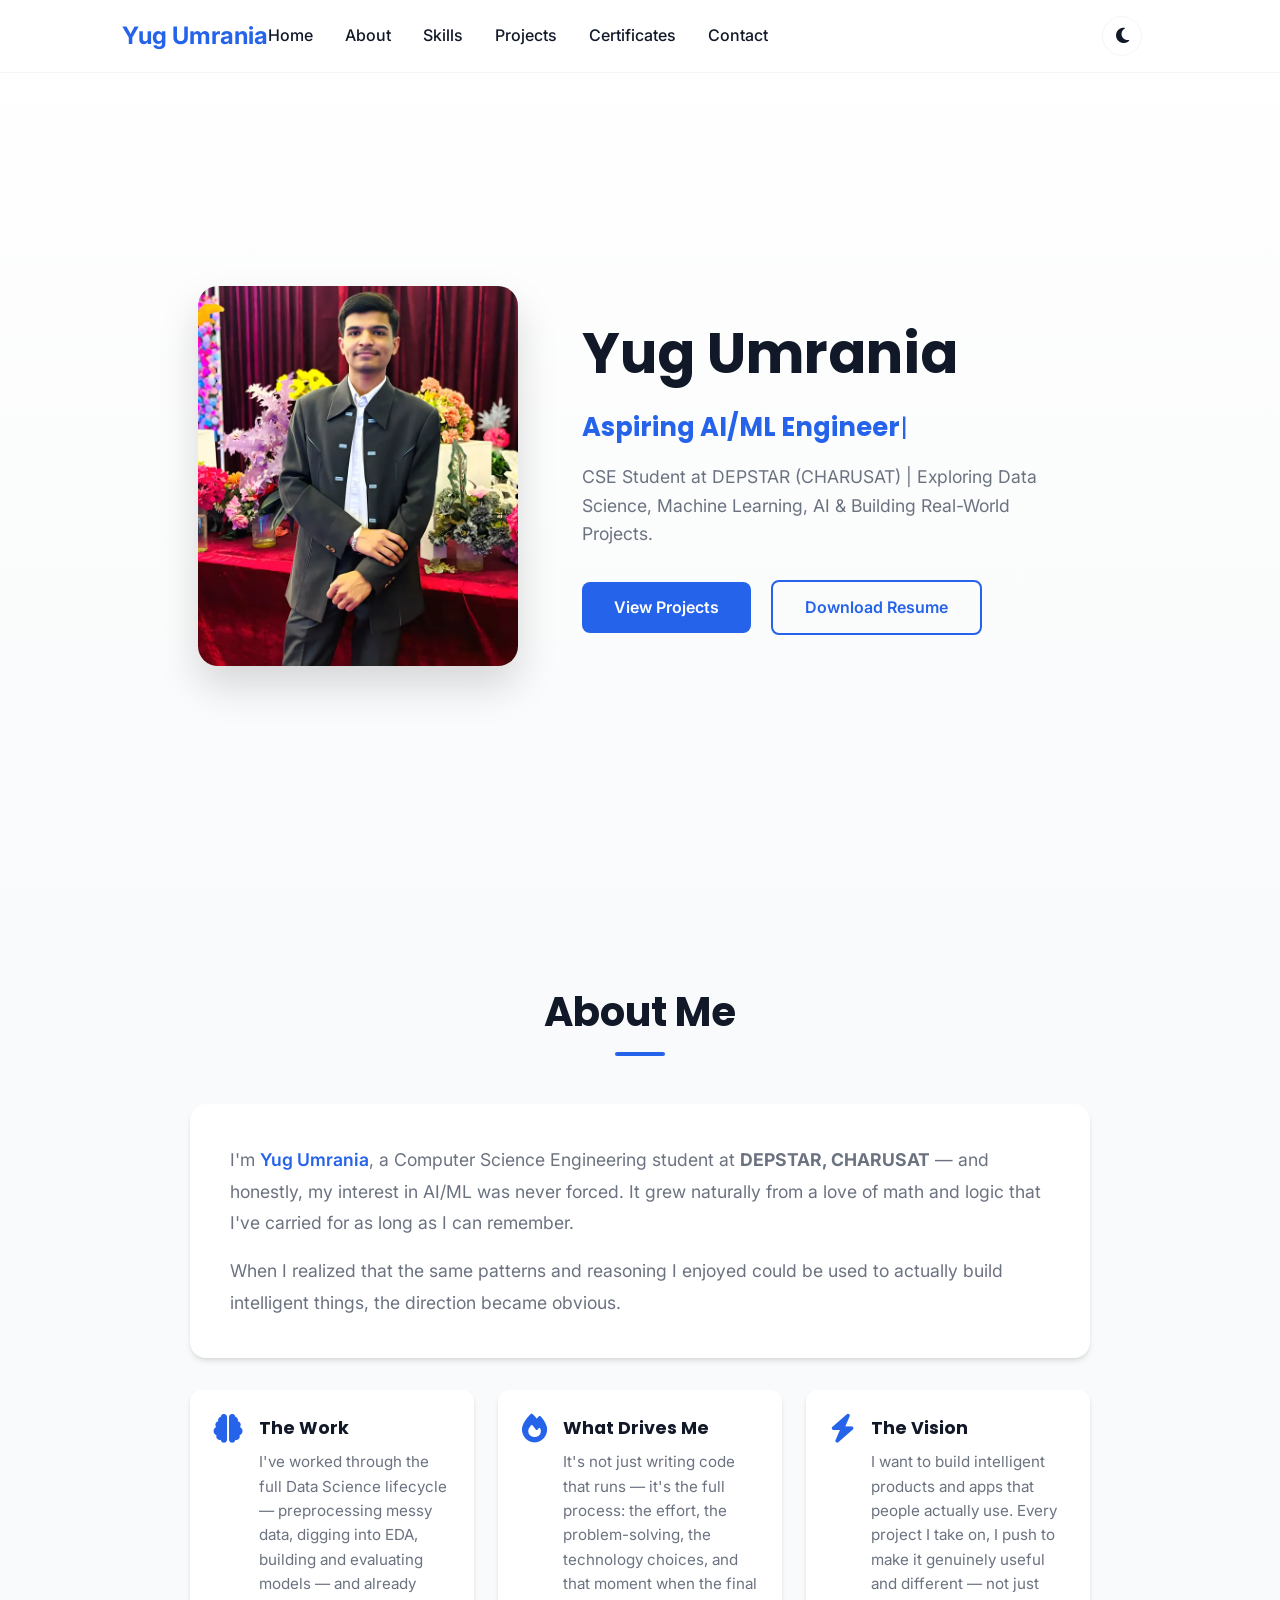
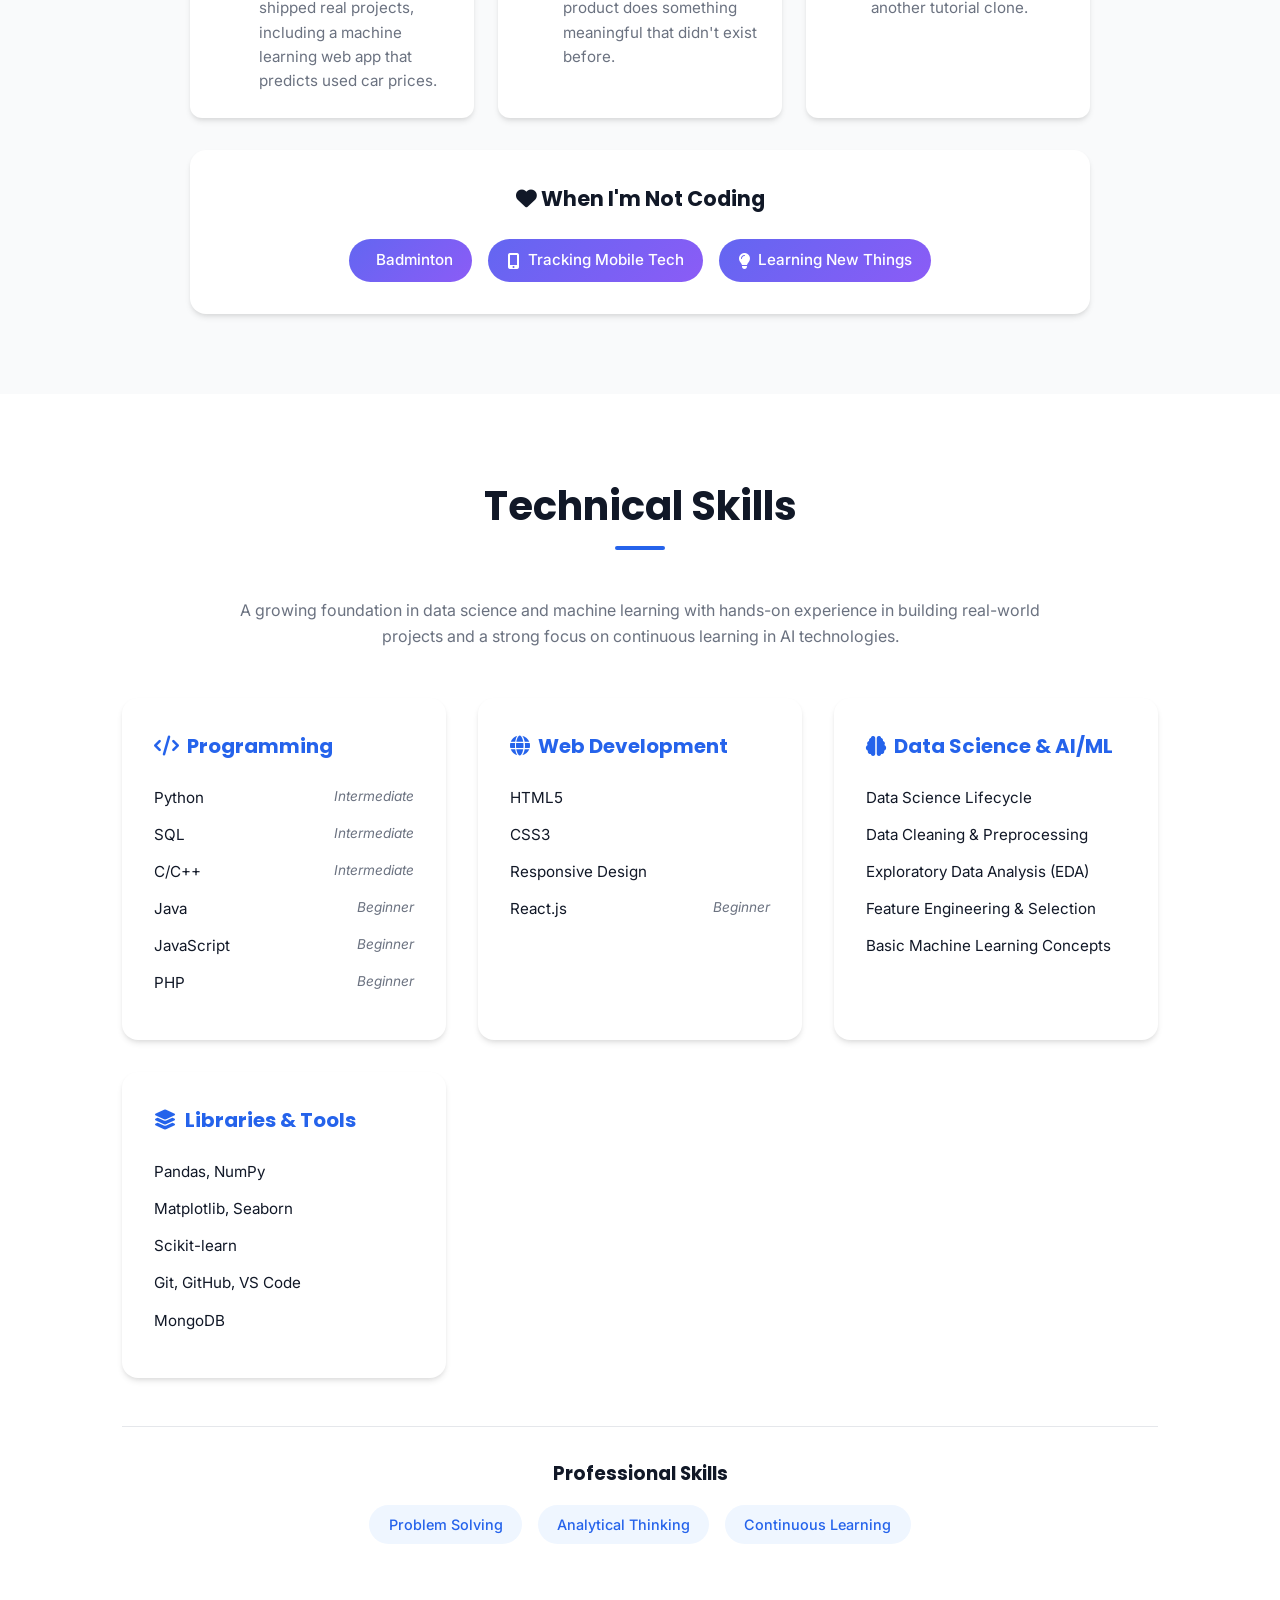
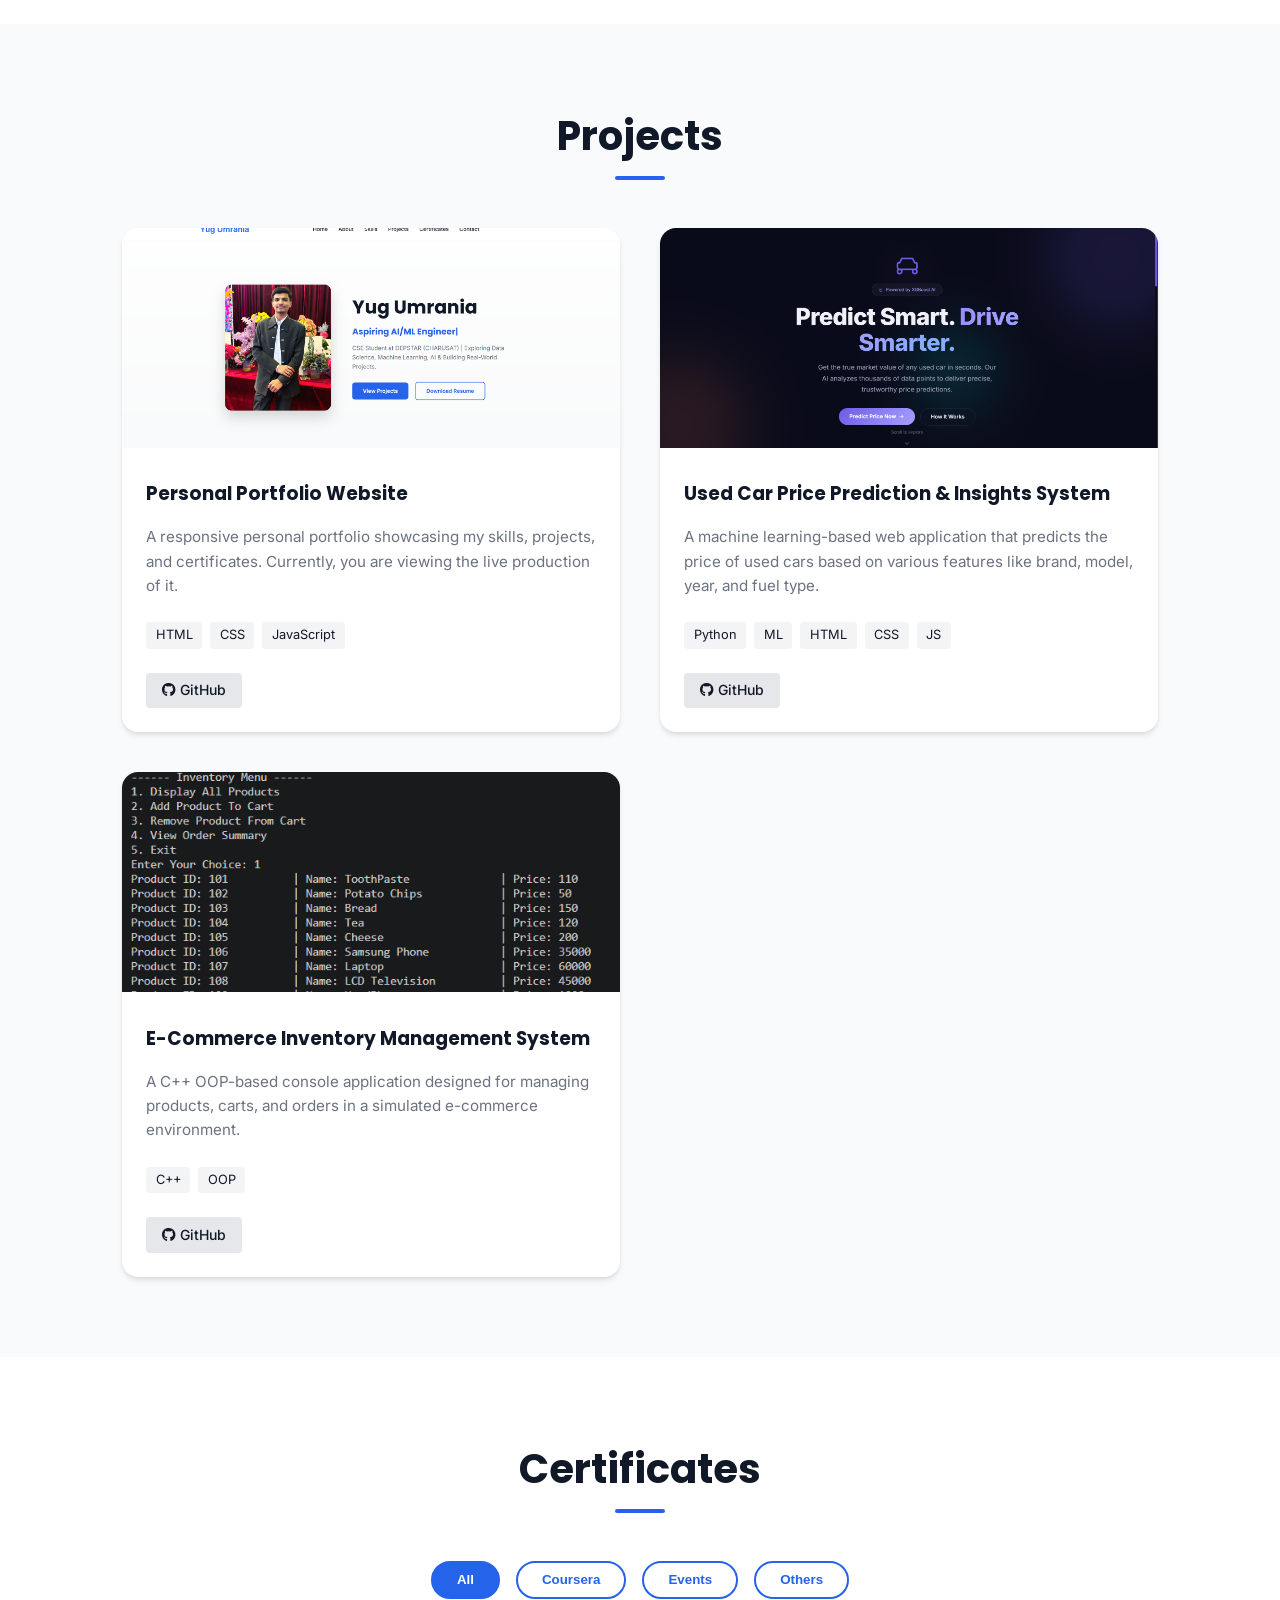
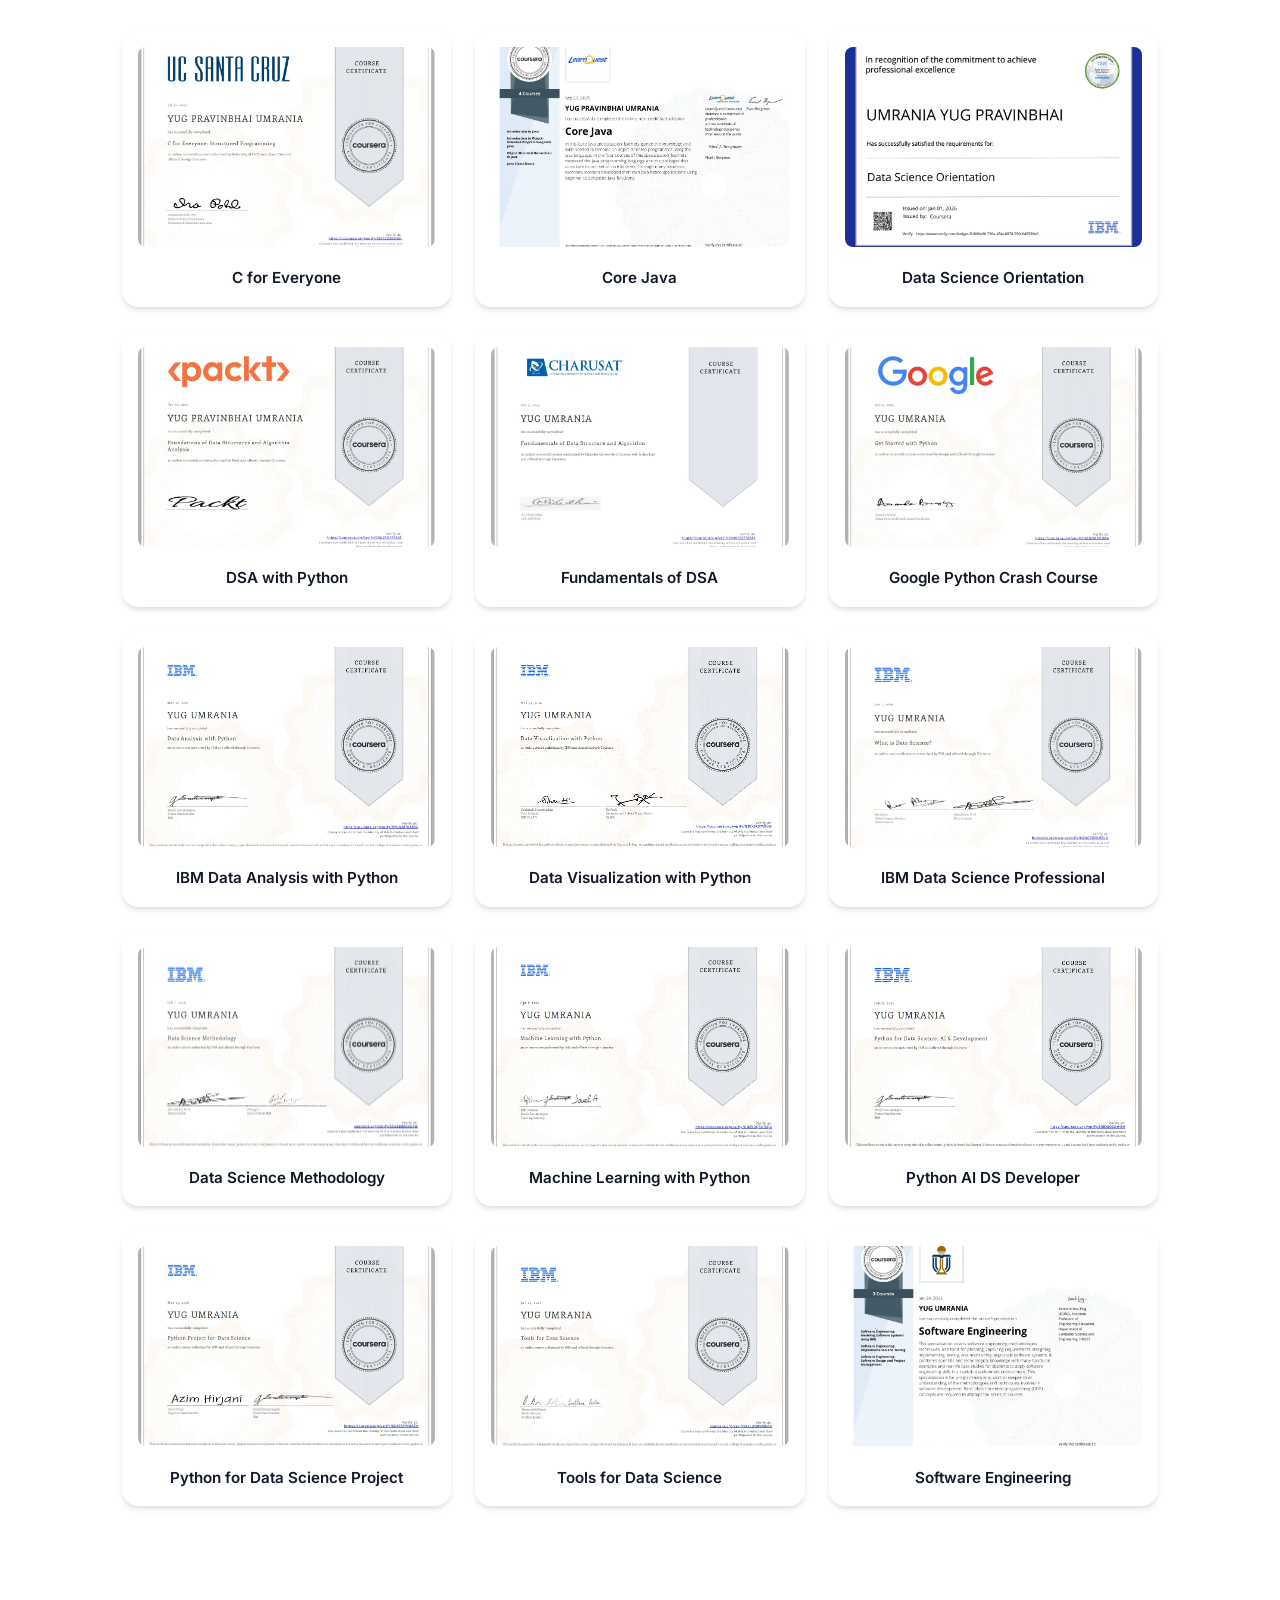
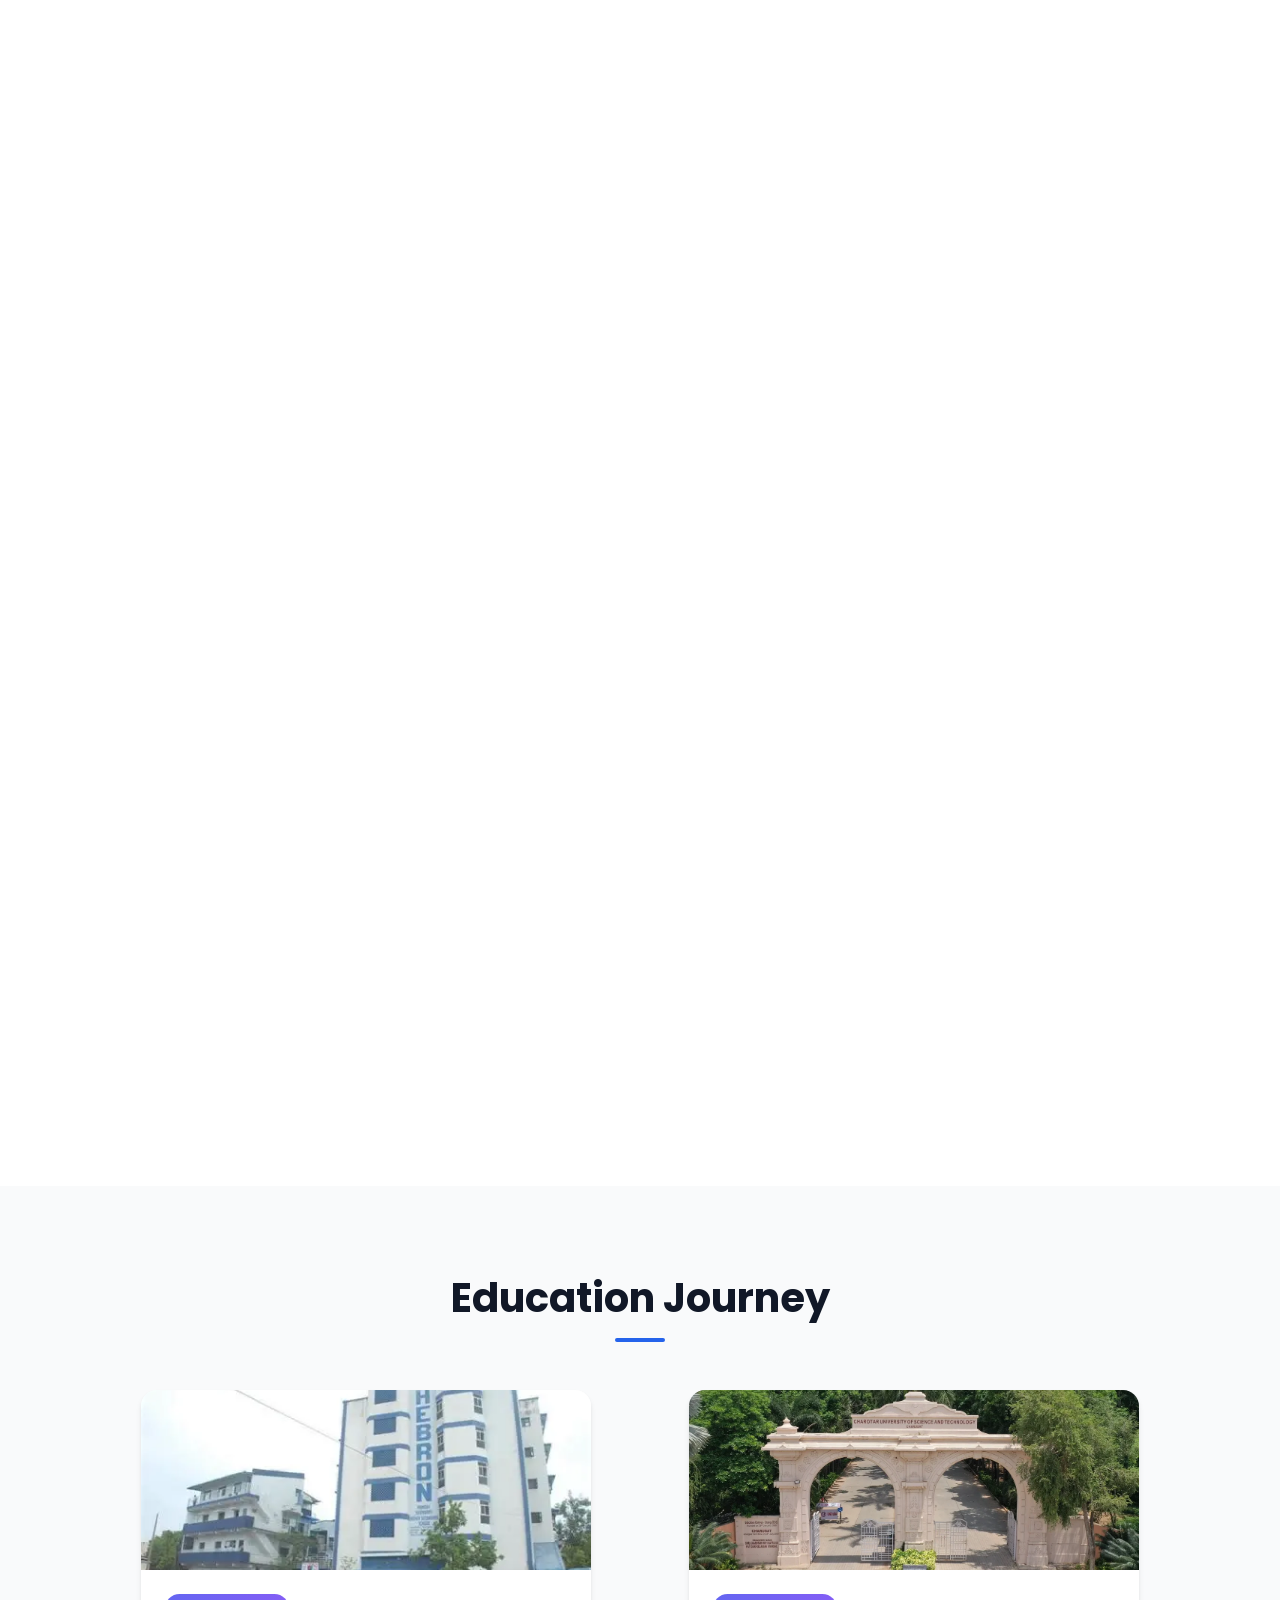
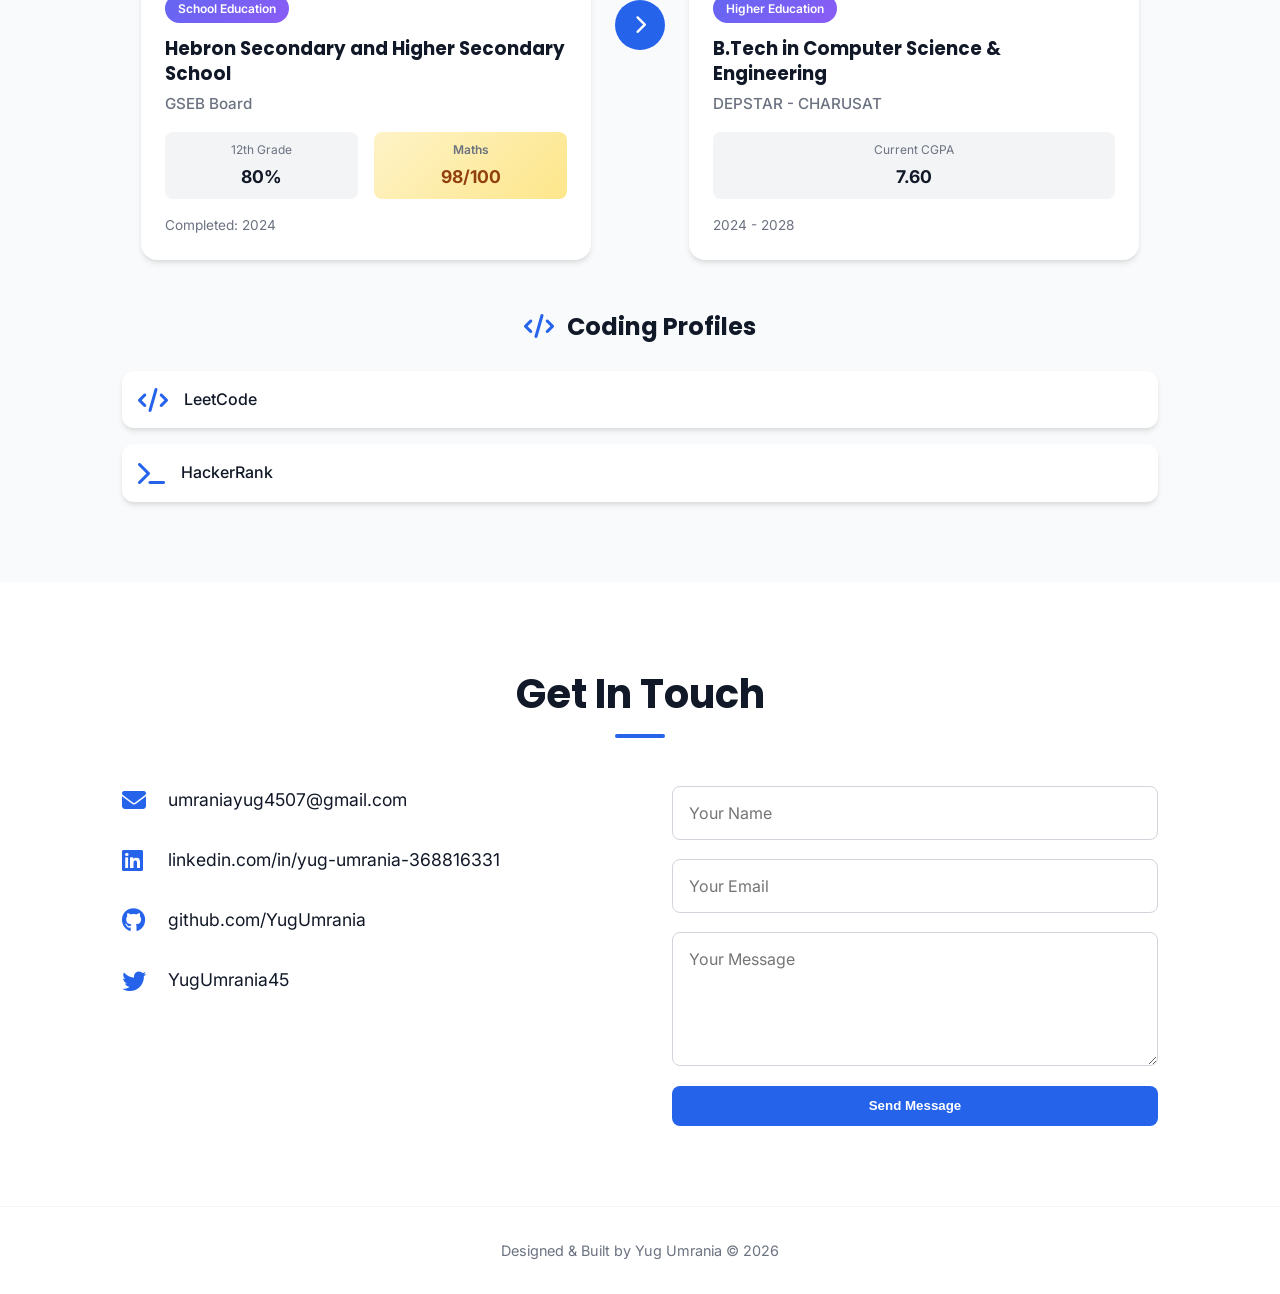
==== commit b99ab01f: "Add certificate names, SEO meta tags, dark mode toggle, and back to top button" ====
--- a/portfolio/index.html
+++ b/portfolio/index.html
@@ -5,6 +5,29 @@
     <meta charset="UTF-8">
     <meta name="viewport" content="width=device-width, initial-scale=1.0">
     <title>Yug Umrania | Aspiring AI/ML Engineer</title>
+
+    <!-- SEO Meta Tags -->
+    <meta name="description" content="Yug Umrania - CSE Student at DEPSTAR (CHARUSAT), Aspiring AI/ML Engineer, Data Science Enthusiast. View projects, skills, and certificates.">
+    <meta name="keywords" content="Yug Umrania, AI/ML, Data Science, Machine Learning, Portfolio, CSE, CHARUSAT, Developer">
+    <meta name="author" content="Yug Umrania">
+    <meta name="robots" content="index, follow">
+
+    <!-- Open Graph / Facebook -->
+    <meta property="og:type" content="website">
+    <meta property="og:url" content="https://yugumrania.netlify.app/">
+    <meta property="og:title" content="Yug Umrania | Aspiring AI/ML Engineer">
+    <meta property="og:description" content="CSE Student at DEPSTAR (CHARUSAT), Aspiring AI/ML Engineer, Data Science Enthusiast. View projects, skills, and certificates.">
+    <meta property="og:image" content="https://yugumrania.netlify.app/assets/images/profile.jpeg.webp">
+
+    <!-- Twitter -->
+    <meta property="twitter:card" content="summary_large_image">
+    <meta property="twitter:url" content="https://yugumrania.netlify.app/">
+    <meta property="twitter:title" content="Yug Umrania | Aspiring AI/ML Engineer">
+    <meta property="twitter:description" content="CSE Student at DEPSTAR (CHARUSAT), Aspiring AI/ML Engineer, Data Science Enthusiast.">
+    <meta property="twitter:image" content="https://yugumrania.netlify.app/assets/images/profile.jpeg.webp">
+
+    <!-- Canonical URL -->
+    <link rel="canonical" href="https://yugumrania.netlify.app/">
     <link rel="icon" type="image/svg+xml" href="yu-favicon.svg">
     <link rel="apple-touch-icon" href="yu-favicon.svg">
     <!-- Google Fonts -->
@@ -63,6 +86,9 @@
                 <span class="bar"></span>
                 <span class="bar"></span>
             </div>
+            <button class="theme-toggle" id="theme-toggle" aria-label="Toggle dark mode">
+                <i class="fas fa-moon"></i>
+            </button>
         </div>
     </nav>
 
@@ -159,6 +185,7 @@
                     <h3><i class="fas fa-code"></i> Programming</h3>
                     <ul>
                         <li>Python <span>Intermediate</span></li>
+                        <li>SQL <span>Intermediate</span></li>
                         <li>C/C++ <span>Intermediate</span></li>
                         <li>Java <span>Beginner</span></li>
                         <li>JavaScript <span>Beginner</span></li>
@@ -173,6 +200,7 @@
                         <li>HTML5</li>
                         <li>CSS3</li>
                         <li>Responsive Design</li>
+                        <li>React.js <span>Beginner</span></li>
                     </ul>
                 </div>
 
@@ -183,6 +211,7 @@
                         <li>Data Science Lifecycle</li>
                         <li>Data Cleaning & Preprocessing</li>
                         <li>Exploratory Data Analysis (EDA)</li>
+                        <li>Feature Engineering & Selection</li>
                         <li>Basic Machine Learning Concepts</li>
                     </ul>
                 </div>
@@ -223,13 +252,14 @@
                     </div>
                     <div class="project-info">
                         <h3>Personal Portfolio Website</h3>
-                        <p>A responsive personal portfolio showcasing my skills, projects, and certificates. Currently, you are viewing the live production of it.</p>
+                        <p>A responsive personal portfolio showcasing my skills, projects, and certificates. Currently,
+                            you are viewing the live production of it.</p>
                         <div class="tech-stack">
                             <span>HTML</span><span>CSS</span><span>JavaScript</span>
                         </div>
                         <div class="project-links">
-                            <a href="https://github.com/YugUmrania/portfolio"
-                                class="btn-small"><i class="fab fa-github"></i> GitHub</a>
+                            <a href="https://github.com/YugUmrania/portfolio" class="btn-small"><i
+                                    class="fab fa-github"></i> GitHub</a>
                         </div>
                     </div>
                 </div>
@@ -286,115 +316,143 @@
             <div class="cert-grid">
                 <!-- Coursera Certificates -->
                 <div class="cert-card" data-category="coursera">
-                    <img src="assets/images/certificates/Coursera/C_for_Everyone.png.webp" loading="lazy" alt="C for Everyone" onclick="openLightbox(this)">
+                    <img src="assets/images/certificates/Coursera/C_for_Everyone.png.webp" loading="lazy"
+                        alt="C for Everyone" onclick="openLightbox(this)">
+                    <div class="cert-name">C for Everyone</div>
                 </div>
                 <div class="cert-card" data-category="coursera">
                     <img src="assets/images/certificates/Coursera/Core Java.png.webp" loading="lazy" alt="Core Java"
                         onclick="openLightbox(this)">
-                </div>
-                <div class="cert-card" data-category="coursera">
-                    <img src="assets/images/certificates/Coursera/DS_orientation.png.webp" loading="lazy" alt="DS Orientation"
-                        onclick="openLightbox(this)">
+                    <div class="cert-name">Core Java</div>
+                </div>
+                <div class="cert-card" data-category="coursera">
+                    <img src="assets/images/certificates/Coursera/DS_orientation.png.webp" loading="lazy"
+                        alt="DS Orientation" onclick="openLightbox(this)">
+                    <div class="cert-name">Data Science Orientation</div>
                 </div>
                 <div class="cert-card" data-category="coursera">
                     <img src="assets/images/certificates/Coursera/DSA_packt.png.webp" loading="lazy" alt="DSA Packt"
                         onclick="openLightbox(this)">
-                </div>
-                <div class="cert-card" data-category="coursera">
-                    <img src="assets/images/certificates/Coursera/funda_dsa.png.webp" loading="lazy" alt="Fundamentals of DSA"
-                        onclick="openLightbox(this)">
-                </div>
-                <div class="cert-card" data-category="coursera">
-                    <img src="assets/images/certificates/Coursera/Google_get_started_python.png.webp" loading="lazy" alt="Google Python"
-                        onclick="openLightbox(this)">
-                </div>
-                <div class="cert-card" data-category="coursera">
-                    <img src="assets/images/certificates/Coursera/IBM_data_analysis_py.png.webp" loading="lazy" alt="IBM Data Analysis"
-                        onclick="openLightbox(this)">
-                </div>
-                <div class="cert-card" data-category="coursera">
-                    <img src="assets/images/certificates/Coursera/IBM_data_visual_py.png.webp" loading="lazy" alt="IBM Data Visualization"
-                        onclick="openLightbox(this)">
-                </div>
-                <div class="cert-card" data-category="coursera">
-                    <img src="assets/images/certificates/Coursera/IBM_dataScience.png.webp" loading="lazy" alt="IBM Data Science"
-                        onclick="openLightbox(this)">
-                </div>
-                <div class="cert-card" data-category="coursera">
-                    <img src="assets/images/certificates/Coursera/IBM_ds_methodolgy.png.webp" loading="lazy" alt="IBM DS Methodology"
-                        onclick="openLightbox(this)">
-                </div>
-                <div class="cert-card" data-category="coursera">
-                    <img src="assets/images/certificates/Coursera/IBM_ML_with_py.png.webp" loading="lazy" alt="IBM ML with Python"
-                        onclick="openLightbox(this)">
-                </div>
-                <div class="cert-card" data-category="coursera">
-                    <img src="assets/images/certificates/Coursera/IBM_py_ai_ds_develop.png.webp" loading="lazy" alt="IBM AI DS Developer"
-                        onclick="openLightbox(this)">
-                </div>
-                <div class="cert-card" data-category="coursera">
-                    <img src="assets/images/certificates/Coursera/IBM_py_projectds.png.webp" loading="lazy" alt="IBM Project DS"
-                        onclick="openLightbox(this)">
-                </div>
-                <div class="cert-card" data-category="coursera">
-                    <img src="assets/images/certificates/Coursera/IBM_tools_for_ds.png.webp" loading="lazy" alt="IBM Tools for DS"
-                        onclick="openLightbox(this)">
+                    <div class="cert-name">DSA with Python</div>
+                </div>
+                <div class="cert-card" data-category="coursera">
+                    <img src="assets/images/certificates/Coursera/funda_dsa.png.webp" loading="lazy"
+                        alt="Fundamentals of DSA" onclick="openLightbox(this)">
+                    <div class="cert-name">Fundamentals of DSA</div>
+                </div>
+                <div class="cert-card" data-category="coursera">
+                    <img src="assets/images/certificates/Coursera/Google_get_started_python.png.webp" loading="lazy"
+                        alt="Google Python" onclick="openLightbox(this)">
+                    <div class="cert-name">Google Python Crash Course</div>
+                </div>
+                <div class="cert-card" data-category="coursera">
+                    <img src="assets/images/certificates/Coursera/IBM_data_analysis_py.png.webp" loading="lazy"
+                        alt="IBM Data Analysis" onclick="openLightbox(this)">
+                    <div class="cert-name">IBM Data Analysis with Python</div>
+                </div>
+                <div class="cert-card" data-category="coursera">
+                    <img src="assets/images/certificates/Coursera/IBM_data_visual_py.png.webp" loading="lazy"
+                        alt="IBM Data Visualization" onclick="openLightbox(this)">
+                    <div class="cert-name">Data Visualization with Python</div>
+                </div>
+                <div class="cert-card" data-category="coursera">
+                    <img src="assets/images/certificates/Coursera/IBM_dataScience.png.webp" loading="lazy"
+                        alt="IBM Data Science" onclick="openLightbox(this)">
+                    <div class="cert-name">IBM Data Science Professional</div>
+                </div>
+                <div class="cert-card" data-category="coursera">
+                    <img src="assets/images/certificates/Coursera/IBM_ds_methodolgy.png.webp" loading="lazy"
+                        alt="IBM DS Methodology" onclick="openLightbox(this)">
+                    <div class="cert-name">Data Science Methodology</div>
+                </div>
+                <div class="cert-card" data-category="coursera">
+                    <img src="assets/images/certificates/Coursera/IBM_ML_with_py.png.webp" loading="lazy"
+                        alt="IBM ML with Python" onclick="openLightbox(this)">
+                    <div class="cert-name">Machine Learning with Python</div>
+                </div>
+                <div class="cert-card" data-category="coursera">
+                    <img src="assets/images/certificates/Coursera/IBM_py_ai_ds_develop.png.webp" loading="lazy"
+                        alt="IBM AI DS Developer" onclick="openLightbox(this)">
+                    <div class="cert-name">Python AI DS Developer</div>
+                </div>
+                <div class="cert-card" data-category="coursera">
+                    <img src="assets/images/certificates/Coursera/IBM_py_projectds.png.webp" loading="lazy"
+                        alt="IBM Project DS" onclick="openLightbox(this)">
+                    <div class="cert-name">Python for Data Science Project</div>
+                </div>
+                <div class="cert-card" data-category="coursera">
+                    <img src="assets/images/certificates/Coursera/IBM_tools_for_ds.png.webp" loading="lazy"
+                        alt="IBM Tools for DS" onclick="openLightbox(this)">
+                    <div class="cert-name">Tools for Data Science</div>
                 </div>
                 <div class="cert-card" data-category="coursera">
                     <img src="assets/images/certificates/Coursera/SE.png.webp" loading="lazy" alt="Software Engineering"
                         onclick="openLightbox(this)">
-                </div>
-                <div class="cert-card" data-category="coursera">
-                    <img src="assets/images/certificates/Coursera/Webapp_built_PHP.png.webp" loading="lazy" alt="Web App with PHP"
-                        onclick="openLightbox(this)">
+                    <div class="cert-name">Software Engineering</div>
+                </div>
+                <div class="cert-card" data-category="coursera">
+                    <img src="assets/images/certificates/Coursera/Webapp_built_PHP.png.webp" loading="lazy"
+                        alt="Web App with PHP" onclick="openLightbox(this)">
+                    <div class="cert-name">Web App with PHP</div>
                 </div>
 
                 <!-- Events Certificates -->
                 <div class="cert-card" data-category="events">
                     <img src="assets/images/certificates/Events/AI-Workshop.png.webp" loading="lazy" alt="AI Workshop"
                         onclick="openLightbox(this)">
+                    <div class="cert-name">AI Workshop</div>
                 </div>
                 <div class="cert-card" data-category="events">
-                    <img src="assets/images/certificates/Events/Beam_Bender_NonTech.png.webp" loading="lazy" alt="Beam Bender NonTech"
-                        onclick="openLightbox(this)">
+                    <img src="assets/images/certificates/Events/Beam_Bender_NonTech.png.webp" loading="lazy"
+                        alt="Beam Bender NonTech" onclick="openLightbox(this)">
+                    <div class="cert-name">Beam Bender Non-Tech</div>
                 </div>
                 <div class="cert-card" data-category="events">
                     <img src="assets/images/certificates/Events/Code_Quest.png.webp" loading="lazy" alt="Code Quest"
                         onclick="openLightbox(this)">
+                    <div class="cert-name">Code Quest</div>
                 </div>
                 <div class="cert-card" data-category="events">
-                    <img src="assets/images/certificates/Events/Quantum_Computing.png.webp" loading="lazy" alt="Quantum Computing"
-                        onclick="openLightbox(this)">
+                    <img src="assets/images/certificates/Events/Quantum_Computing.png.webp" loading="lazy"
+                        alt="Quantum Computing" onclick="openLightbox(this)">
+                    <div class="cert-name">Quantum Computing</div>
                 </div>
 
                 <!-- Others Certificates -->
                 <div class="cert-card" data-category="others">
-                    <img src="assets/images/certificates/Others Certificate/AVLON_Cullinary_art.png.webp" loading="lazy" alt="Culinary Art"
-                        onclick="openLightbox(this)">
+                    <img src="assets/images/certificates/Others Certificate/AVLON_Cullinary_art.png.webp" loading="lazy"
+                        alt="Culinary Art" onclick="openLightbox(this)">
+                    <div class="cert-name">Culinary Arts</div>
                 </div>
                 <div class="cert-card" data-category="others">
-                    <img src="assets/images/certificates/Others Certificate/Bug_arena.png.webp" loading="lazy" alt="Bug Arena"
-                        onclick="openLightbox(this)">
+                    <img src="assets/images/certificates/Others Certificate/Bug_arena.png.webp" loading="lazy"
+                        alt="Bug Arena" onclick="openLightbox(this)">
+                    <div class="cert-name">Bug Arena</div>
                 </div>
                 <div class="cert-card" data-category="others">
-                    <img src="assets/images/certificates/Others Certificate/Edunet_Foundation_Greenskills_AI.png.webp" loading="lazy"
-                        alt="Edunet AI" onclick="openLightbox(this)">
+                    <img src="assets/images/certificates/Others Certificate/Edunet_Foundation_Greenskills_AI.png.webp"
+                        loading="lazy" alt="Edunet AI" onclick="openLightbox(this)">
+                    <div class="cert-name">Edunet AI Foundation</div>
                 </div>
                 <div class="cert-card" data-category="others">
-                    <img src="assets/images/certificates/Others Certificate/LINGAYS_Banking_Finance.png.webp" loading="lazy"
-                        alt="Banking & Finance" onclick="openLightbox(this)">
+                    <img src="assets/images/certificates/Others Certificate/LINGAYS_Banking_Finance.png.webp"
+                        loading="lazy" alt="Banking & Finance" onclick="openLightbox(this)">
+                    <div class="cert-name">Banking & Finance</div>
                 </div>
                 <div class="cert-card" data-category="others">
-                    <img src="assets/images/certificates/Others Certificate/SQL_Island.png.webp" loading="lazy" alt="SQL Island"
-                        onclick="openLightbox(this)">
+                    <img src="assets/images/certificates/Others Certificate/SQL_Island.png.webp" loading="lazy"
+                        alt="SQL Island" onclick="openLightbox(this)">
+                    <div class="cert-name">SQL Island</div>
                 </div>
                 <div class="cert-card" data-category="others">
-                    <img src="assets/images/certificates/Others Certificate/Tata_Crucible.png.webp" loading="lazy" alt="Tata Crucible"
-                        onclick="openLightbox(this)">
+                    <img src="assets/images/certificates/Others Certificate/Tata_Crucible.png.webp" loading="lazy"
+                        alt="Tata Crucible" onclick="openLightbox(this)">
+                    <div class="cert-name">Tata Crucible</div>
                 </div>
                 <div class="cert-card" data-category="others">
                     <img src="assets/images/certificates/Others Certificate/Unstop_management.png.webp" loading="lazy"
                         alt="Unstop Management" onclick="openLightbox(this)">
+                    <div class="cert-name">Unstop Management</div>
                 </div>
             </div>
             <!-- <div class="cert-link-container">
@@ -412,7 +470,7 @@
     <section id="education" class="education section-alt">
         <div class="container">
             <h2 class="section-title">Education Journey</h2>
-            
+
             <div class="education-horizontal">
                 <!-- School -->
                 <div class="edu-card-full">
@@ -511,7 +569,8 @@
                         <h3>Thank You!</h3>
                         <p>Thanks for connecting with me, <span id="thankYouName"></span>!</p>
                         <p>I've received your message and will get back to you soon.</p>
-                        <button type="button" class="btn btn-secondary" onclick="resetForm()">Send Another Message</button>
+                        <button type="button" class="btn btn-secondary" onclick="resetForm()">Send Another
+                            Message</button>
                     </div>
                 </div>
 
@@ -521,7 +580,8 @@
                         <button class="btn btn-secondary" onclick="closeAdmin()">Close</button>
                     </div>
                     <div class="admin-content" id="adminContent"></div>
-                    <button class="btn btn-primary" onclick="clearContacts()" style="margin-top: 1rem;">Clear All Contacts</button>
+                    <button class="btn btn-primary" onclick="clearContacts()" style="margin-top: 1rem;">Clear All
+                        Contacts</button>
                 </div>
             </div>
         </div>
@@ -533,6 +593,11 @@
             <p>Designed & Built by Yug Umrania &copy; 2026</p>
         </div>
     </footer>
+
+    <!-- Back to Top Button -->
+    <button class="back-to-top" id="backToTop" aria-label="Back to top">
+        <i class="fas fa-arrow-up"></i>
+    </button>
 
     <script src="js/script.js"></script>
     <script>
@@ -591,6 +656,50 @@
             if (e.key === 'Escape') closeLightbox();
         });
     </script>
+    <script>
+        // Theme Toggle
+        const themeToggle = document.getElementById('theme-toggle');
+        const html = document.documentElement;
+        
+        // Check for saved theme preference or system preference
+        const savedTheme = localStorage.getItem('theme');
+        const systemPrefersDark = window.matchMedia('(prefers-color-scheme: dark)').matches;
+        
+        if (savedTheme === 'dark' || (!savedTheme && systemPrefersDark)) {
+            html.setAttribute('data-theme', 'dark');
+            themeToggle.innerHTML = '<i class="fas fa-sun"></i>';
+        }
+        
+        themeToggle.addEventListener('click', () => {
+            const currentTheme = html.getAttribute('data-theme');
+            const newTheme = currentTheme === 'dark' ? 'light' : 'dark';
+            
+            if (newTheme === 'dark') {
+                html.setAttribute('data-theme', 'dark');
+                localStorage.setItem('theme', 'dark');
+                themeToggle.innerHTML = '<i class="fas fa-sun"></i>';
+            } else {
+                html.removeAttribute('data-theme');
+                localStorage.setItem('theme', 'light');
+                themeToggle.innerHTML = '<i class="fas fa-moon"></i>';
+            }
+        });
+
+        // Back to Top Button
+        const backToTop = document.getElementById('backToTop');
+        
+        window.addEventListener('scroll', () => {
+            if (window.scrollY > 300) {
+                backToTop.classList.add('visible');
+            } else {
+                backToTop.classList.remove('visible');
+            }
+        });
+        
+        backToTop.addEventListener('click', () => {
+            window.scrollTo({ top: 0, behavior: 'smooth' });
+        });
+    </script>
 </body>
 
 </html>
--- a/portfolio/css/style.css
+++ b/portfolio/css/style.css
@@ -9,6 +9,24 @@
     --shadow: 0 4px 6px -1px rgba(0, 0, 0, 0.1), 0 2px 4px -1px rgba(0, 0, 0, 0.06);
     --shadow-lg: 0 10px 15px -3px rgba(0, 0, 0, 0.1), 0 4px 6px -2px rgba(0, 0, 0, 0.05);
     --transition: all 0.3s ease;
+    --navbar-bg: rgba(255, 255, 255, 0.95);
+    --border-color: #f3f4f6;
+    --tech-stack-bg: #f3f4f6;
+    --stat-bg: #f3f4f6;
+}
+
+[data-theme="dark"] {
+    --background: #111827;
+    --section-alt: #1f2937;
+    --text-main: #f9fafb;
+    --text-sub: #9ca3af;
+    --white: #1f2937;
+    --shadow: 0 4px 6px -1px rgba(0, 0, 0, 0.3), 0 2px 4px -1px rgba(0, 0, 0, 0.2);
+    --shadow-lg: 0 10px 15px -3px rgba(0, 0, 0, 0.3), 0 4px 6px -2px rgba(0, 0, 0, 0.2);
+    --navbar-bg: rgba(17, 24, 39, 0.95);
+    --border-color: #374151;
+    --tech-stack-bg: #374151;
+    --stat-bg: #374151;
 }
 
 * {
@@ -125,12 +143,12 @@
     position: fixed;
     top: 0;
     width: 100%;
-    background: rgba(255, 255, 255, 0.95);
+    background: var(--navbar-bg);
     backdrop-filter: blur(10px);
     z-index: 1000;
     padding: 1rem 0;
     transition: transform 0.3s ease, opacity 0.3s ease, box-shadow 0.3s ease, padding 0.3s ease;
-    border-bottom: 1px solid #f3f4f6;
+    border-bottom: 1px solid var(--border-color);
 }
 
 #navbar.scrolled {
@@ -163,6 +181,34 @@
 
 .nav-links a:hover {
     color: var(--primary);
+}
+
+/* Theme Toggle */
+.theme-toggle {
+    background: var(--white);
+    border: 1px solid var(--border-color);
+    border-radius: 50%;
+    width: 40px;
+    height: 40px;
+    cursor: pointer;
+    display: flex;
+    align-items: center;
+    justify-content: center;
+    font-size: 1.1rem;
+    color: var(--text-main);
+    transition: var(--transition);
+    margin-left: 1rem;
+}
+
+.theme-toggle:hover {
+    background: var(--primary);
+    color: var(--white);
+    border-color: var(--primary);
+}
+
+.nav-container .theme-toggle {
+    margin-left: auto;
+    margin-right: 1rem;
 }
 
 /* Hero Section */
@@ -466,7 +512,7 @@
 }
 
 .tech-stack span {
-    background: #f3f4f6;
+    background: var(--tech-stack-bg);
     padding: 0.2rem 0.6rem;
     border-radius: 0.25rem;
     font-size: 0.8rem;
@@ -528,6 +574,14 @@
     height: 200px;
     object-fit: cover;
     border-radius: 0.5rem;
+}
+
+.cert-name {
+    margin-top: 0.75rem;
+    font-size: 0.95rem;
+    font-weight: 600;
+    color: var(--text-main);
+    text-align: center;
 }
 
 .cert-card.hidden {
@@ -622,7 +676,7 @@
 }
 
 .stat-item {
-    background: #f3f4f6;
+    background: var(--stat-bg);
     padding: 0.5rem 1rem;
     border-radius: 8px;
     text-align: center;
@@ -869,9 +923,42 @@
 .footer {
     padding: 2rem 0;
     text-align: center;
-    border-top: 1px solid #e5e7eb;
+    border-top: 1px solid var(--border-color);
     color: var(--text-sub);
     font-size: 0.9rem;
+}
+
+/* Back to Top Button */
+.back-to-top {
+    position: fixed;
+    bottom: 2rem;
+    right: 2rem;
+    background: var(--primary);
+    color: var(--white);
+    border: none;
+    border-radius: 50%;
+    width: 50px;
+    height: 50px;
+    font-size: 1.2rem;
+    cursor: pointer;
+    box-shadow: var(--shadow-lg);
+    transition: var(--transition);
+    opacity: 0;
+    visibility: hidden;
+    z-index: 999;
+    display: flex;
+    align-items: center;
+    justify-content: center;
+}
+
+.back-to-top.visible {
+    opacity: 1;
+    visibility: visible;
+}
+
+.back-to-top:hover {
+    background: var(--primary-hover);
+    transform: translateY(-5px);
 }
 
 /* Mobile Responsive */
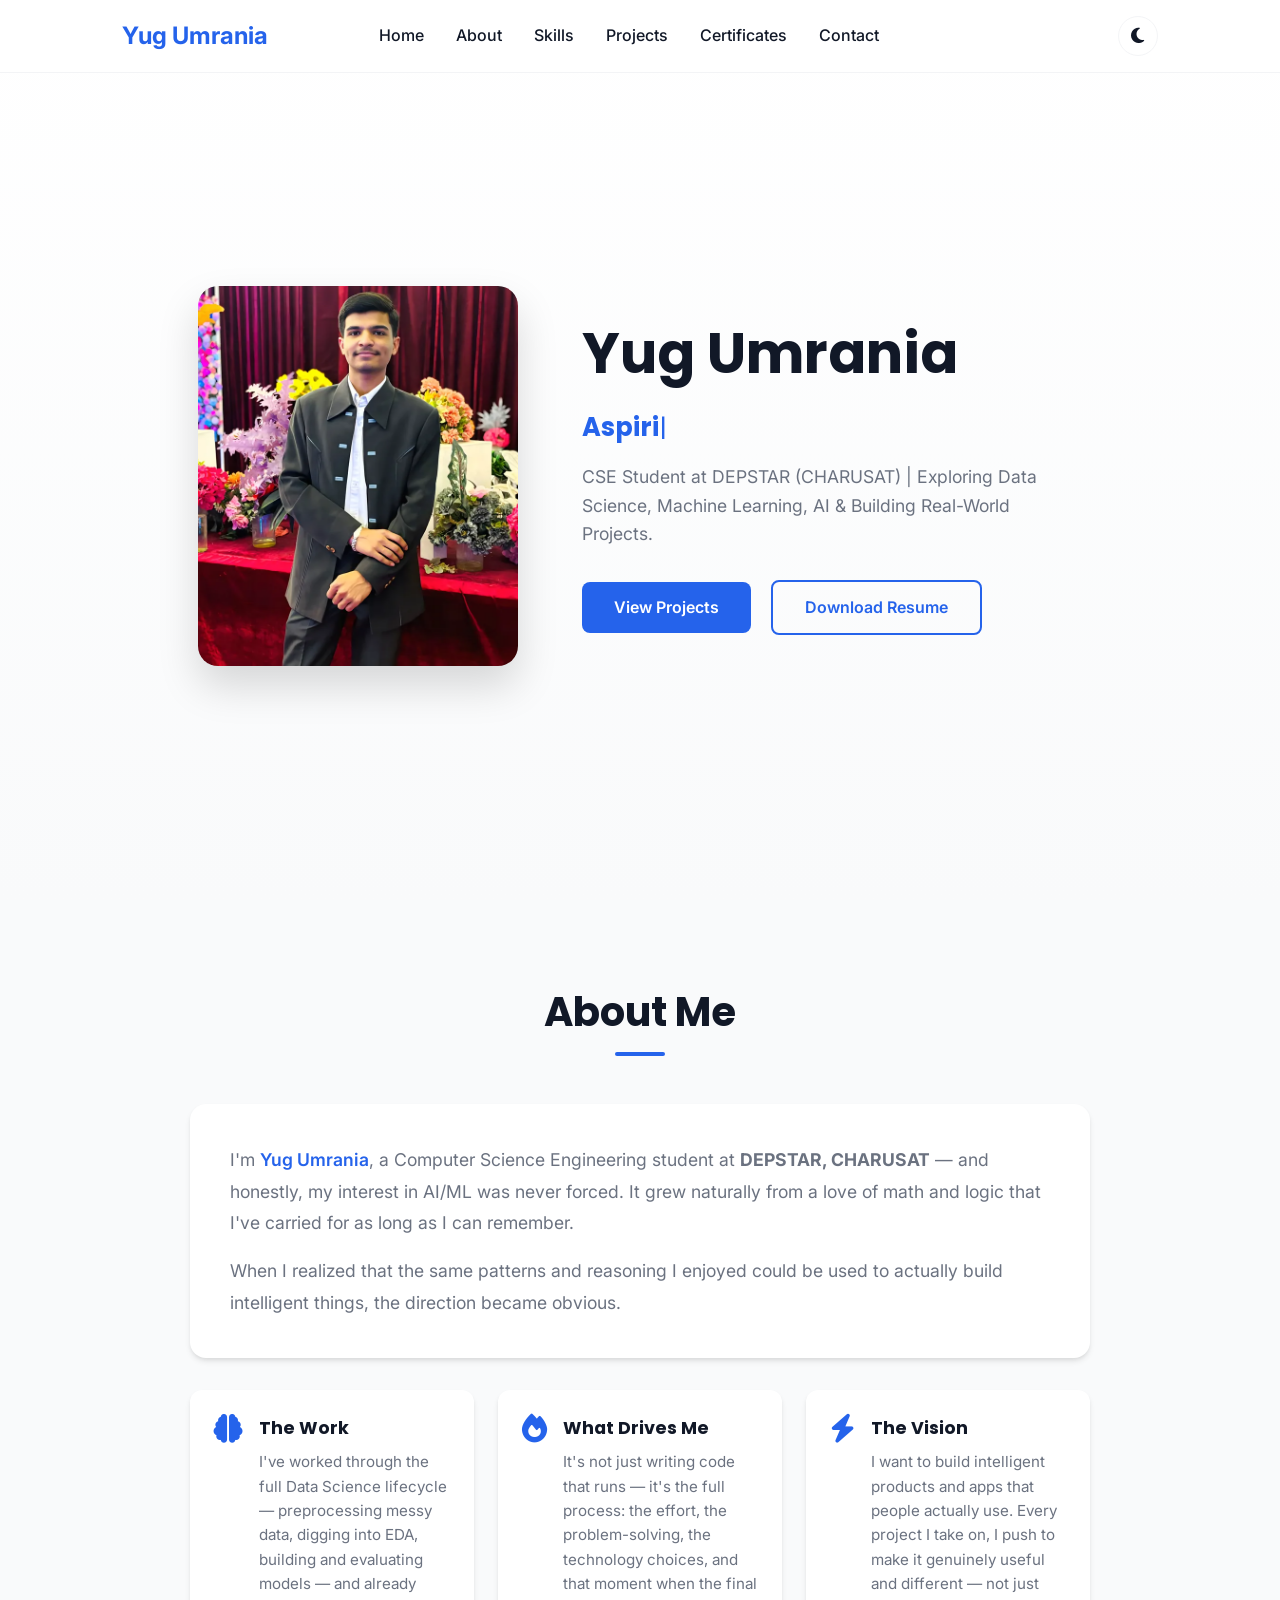
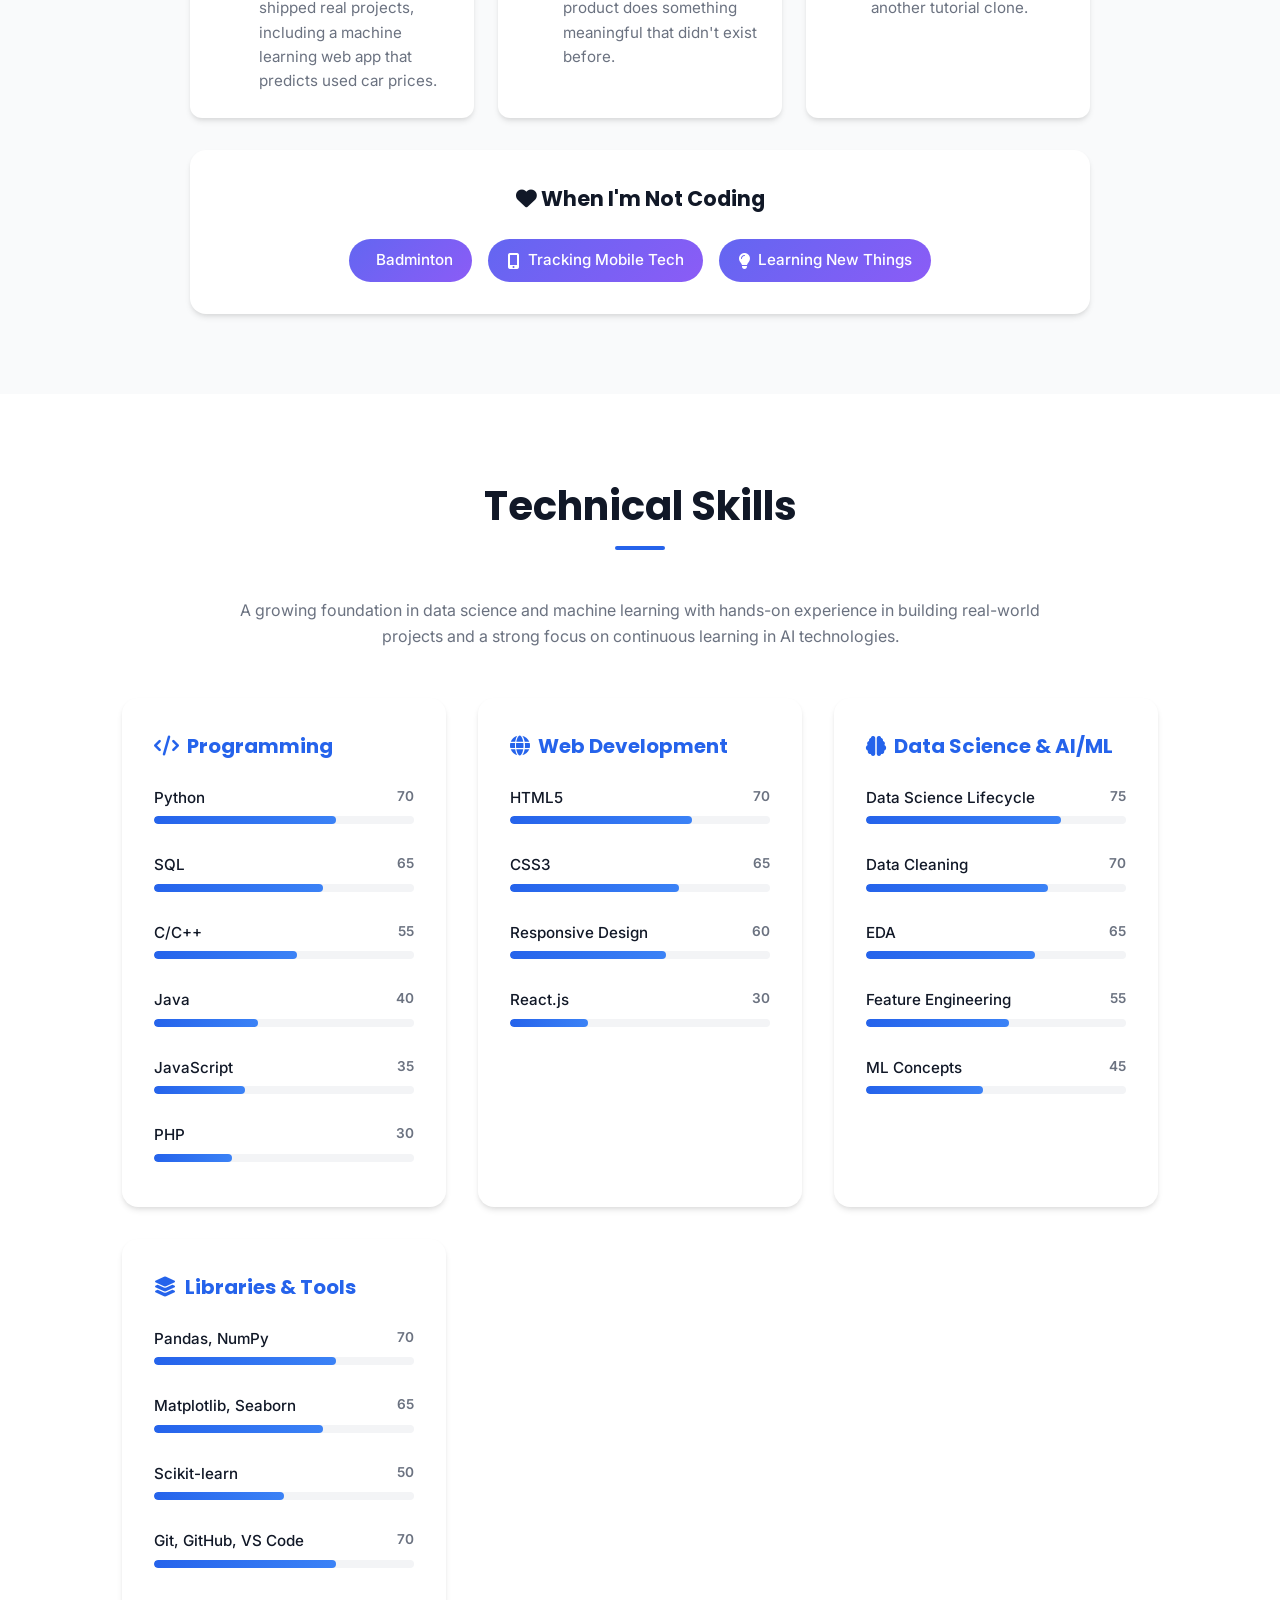
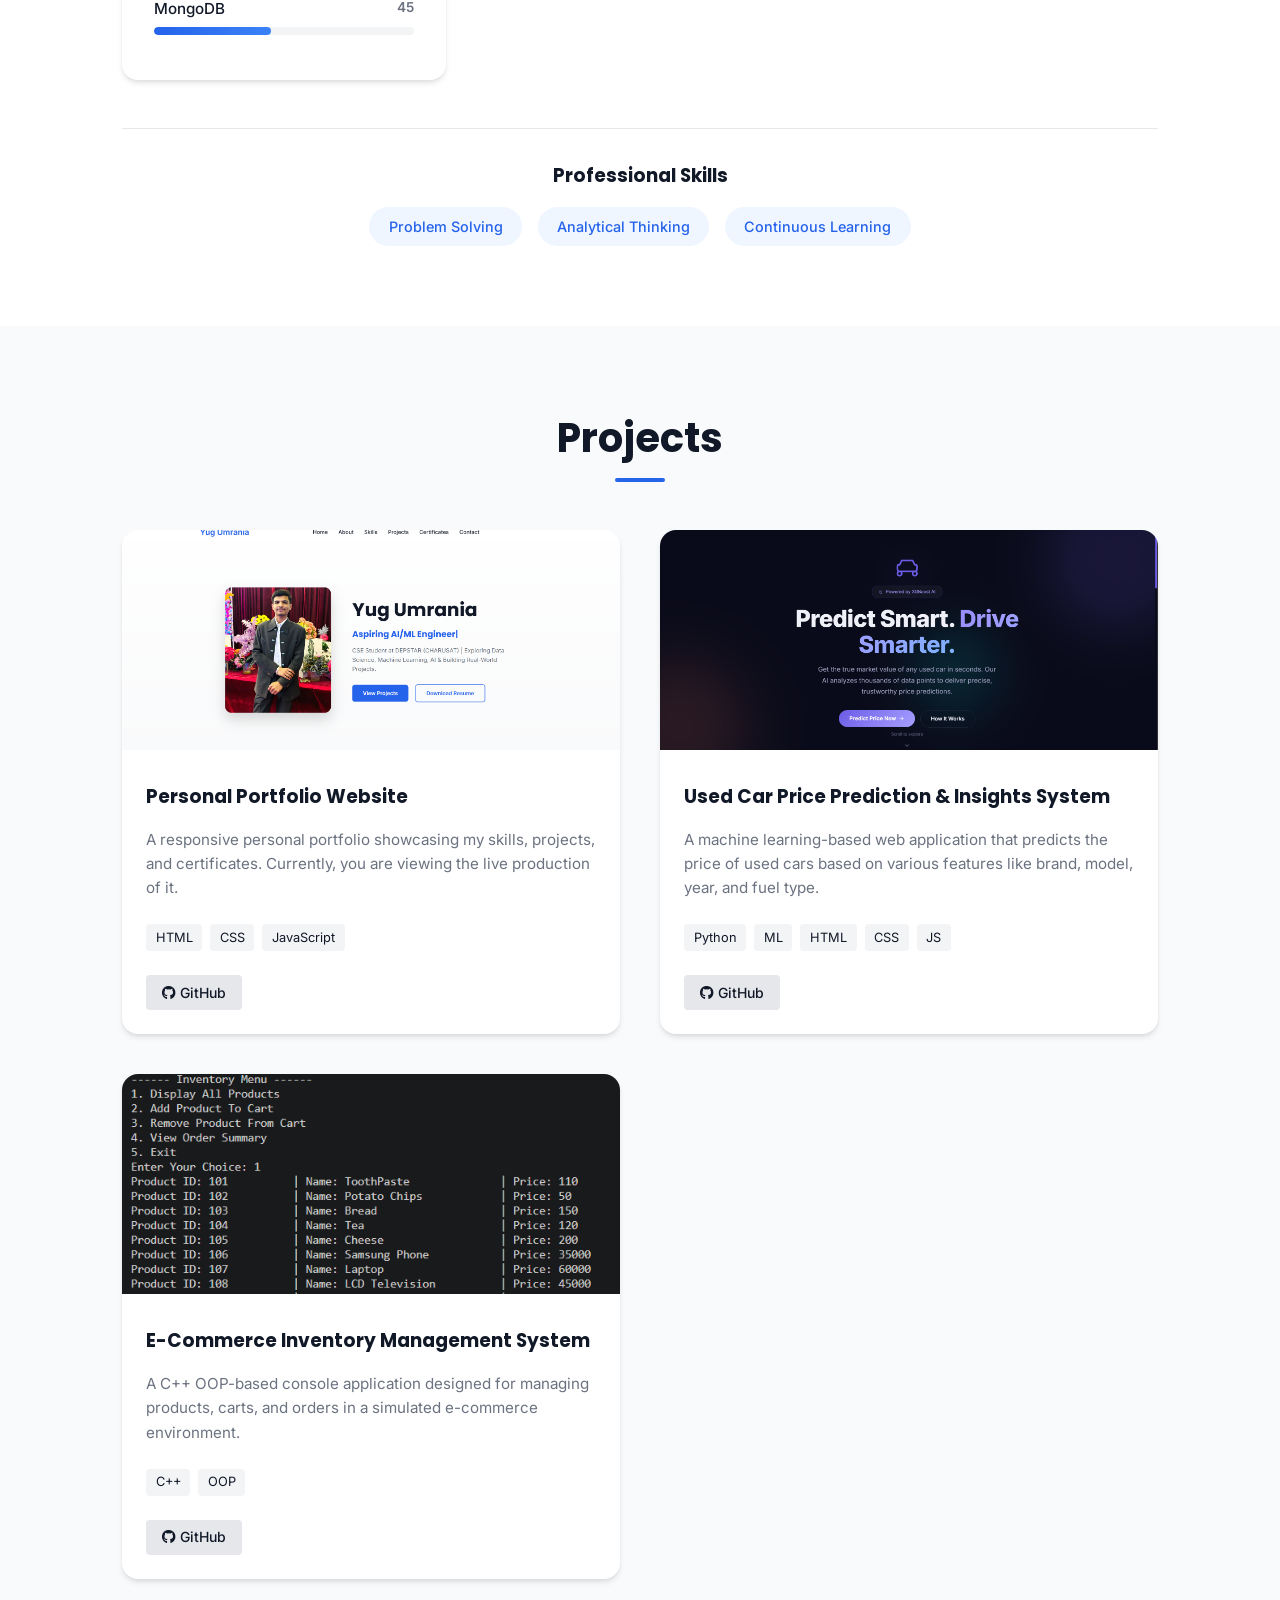
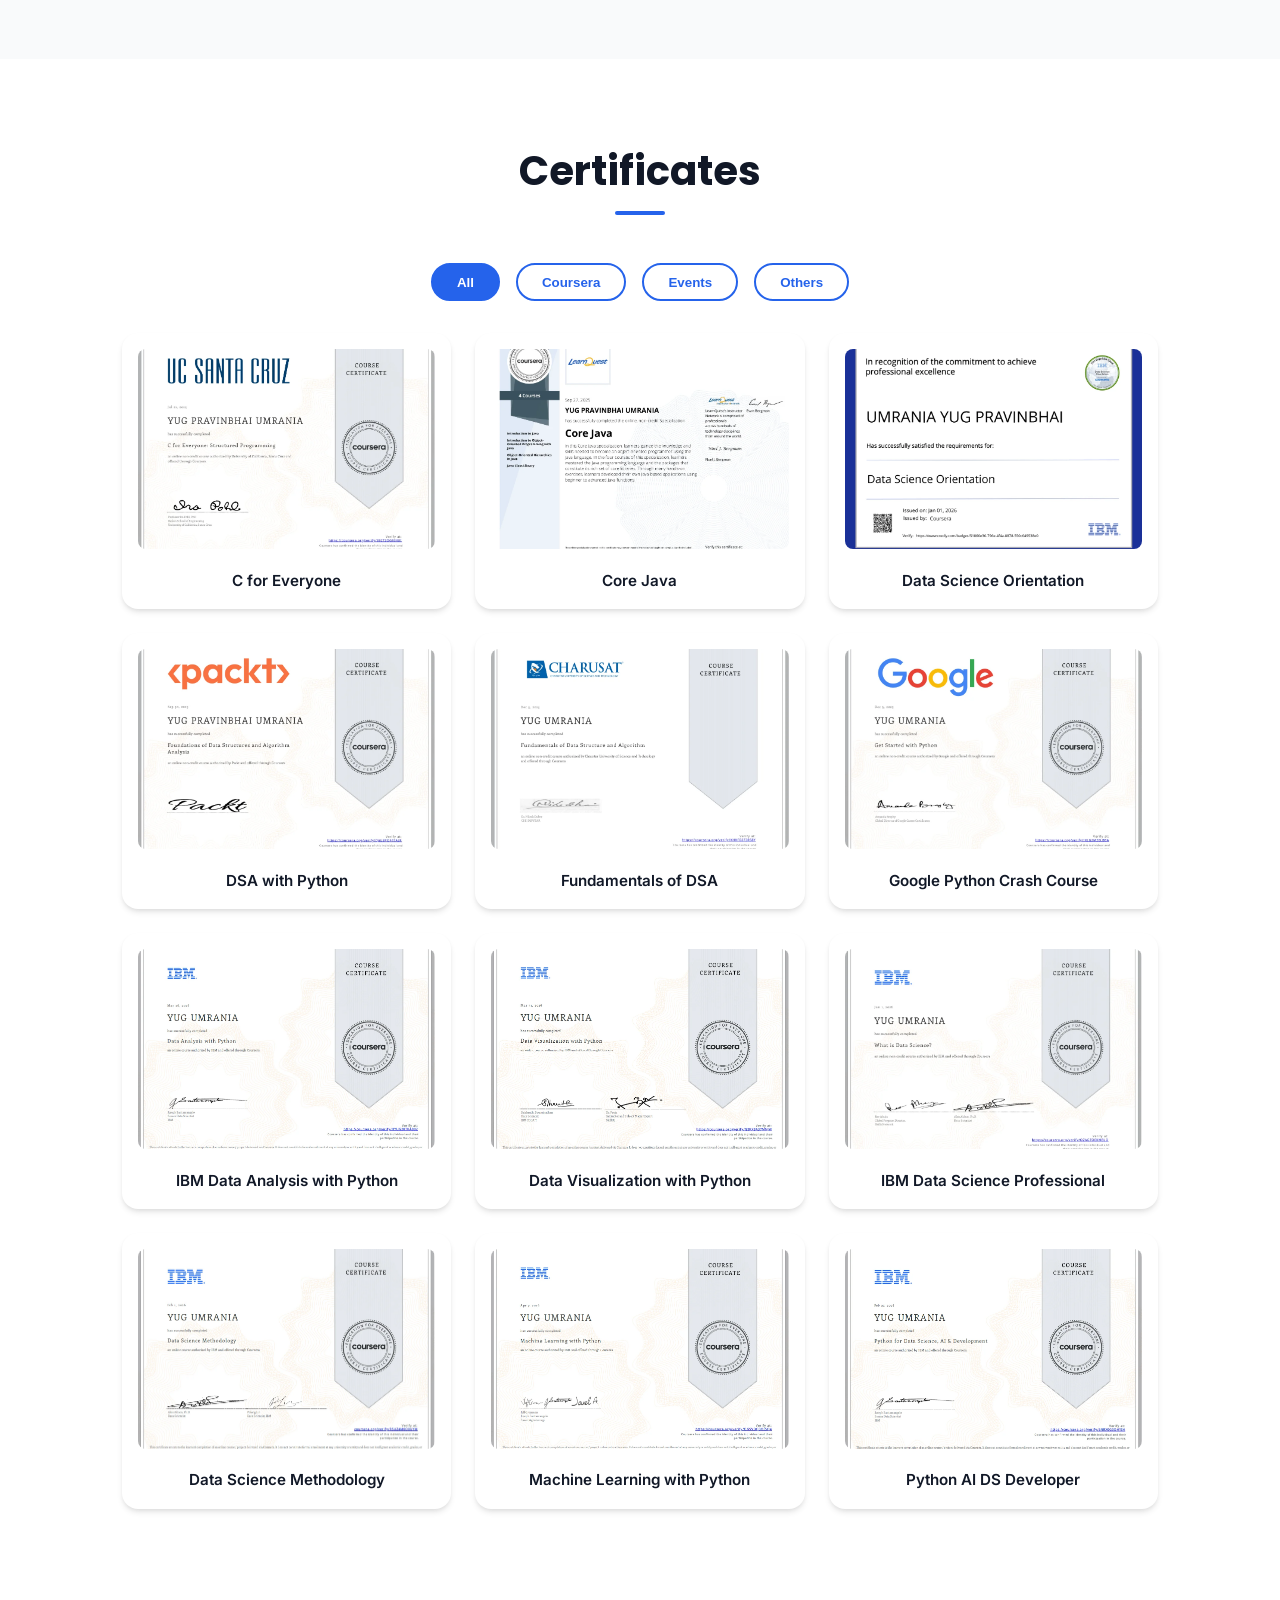
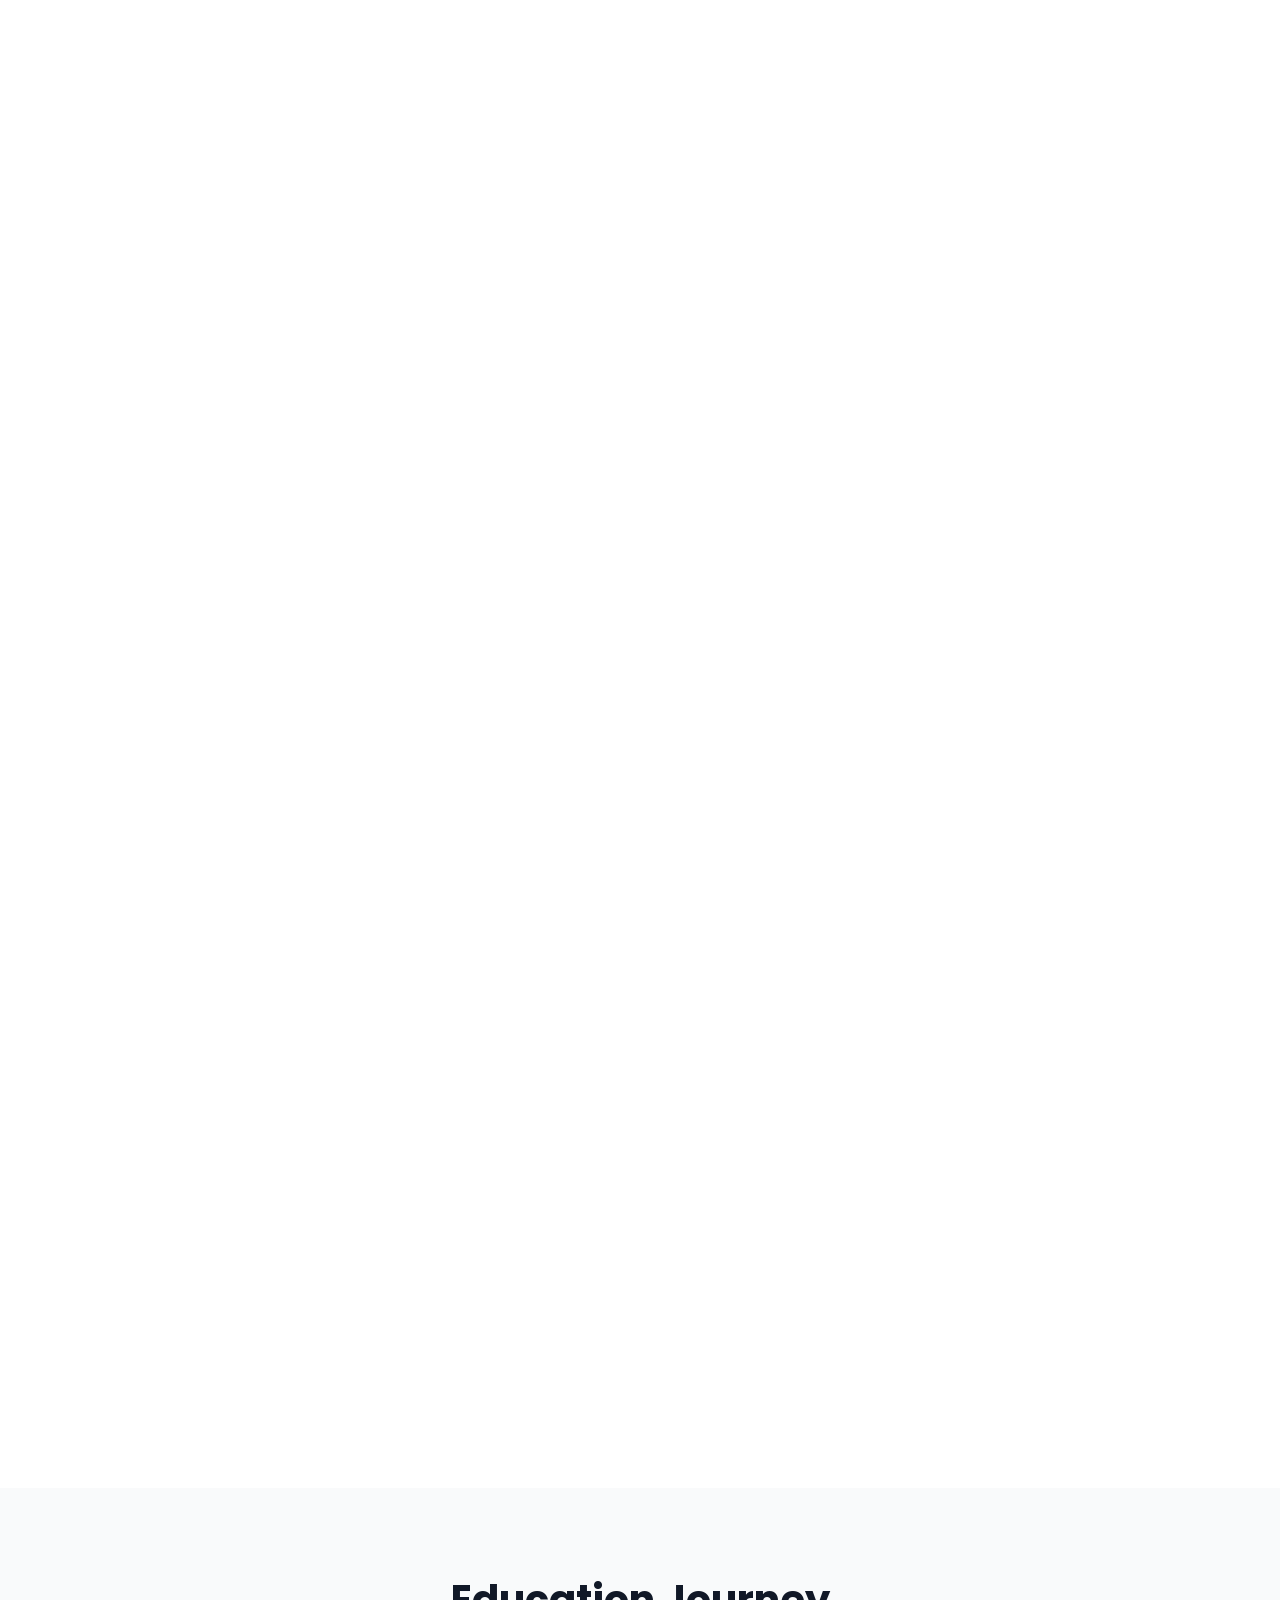
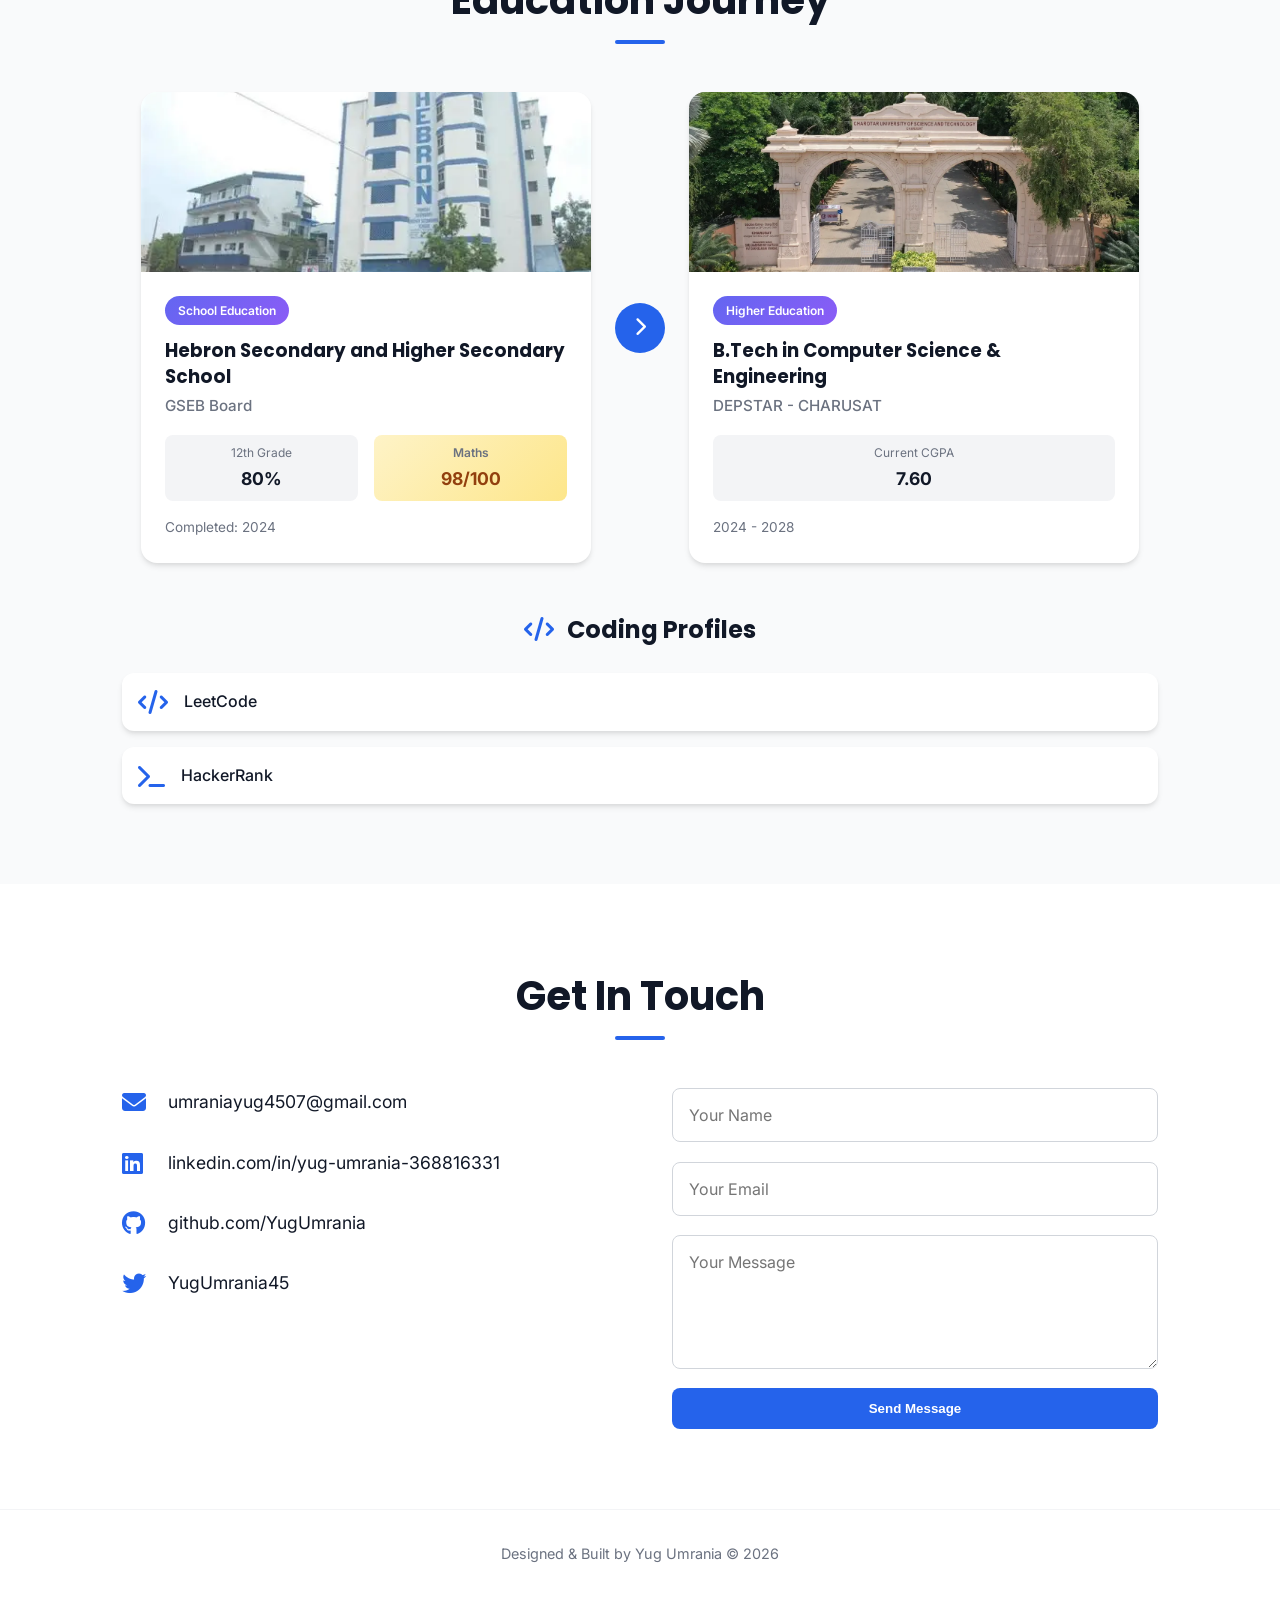
==== commit e2738f66: "Add skill progress bars with animations" ====
--- a/portfolio/index.html
+++ b/portfolio/index.html
@@ -7,8 +7,10 @@
     <title>Yug Umrania | Aspiring AI/ML Engineer</title>
 
     <!-- SEO Meta Tags -->
-    <meta name="description" content="Yug Umrania - CSE Student at DEPSTAR (CHARUSAT), Aspiring AI/ML Engineer, Data Science Enthusiast. View projects, skills, and certificates.">
-    <meta name="keywords" content="Yug Umrania, AI/ML, Data Science, Machine Learning, Portfolio, CSE, CHARUSAT, Developer">
+    <meta name="description"
+        content="Yug Umrania - CSE Student at DEPSTAR (CHARUSAT), Aspiring AI/ML Engineer, Data Science Enthusiast. View projects, skills, and certificates.">
+    <meta name="keywords"
+        content="Yug Umrania, AI/ML, Data Science, Machine Learning, Portfolio, CSE, CHARUSAT, Developer">
     <meta name="author" content="Yug Umrania">
     <meta name="robots" content="index, follow">
 
@@ -16,14 +18,16 @@
     <meta property="og:type" content="website">
     <meta property="og:url" content="https://yugumrania.netlify.app/">
     <meta property="og:title" content="Yug Umrania | Aspiring AI/ML Engineer">
-    <meta property="og:description" content="CSE Student at DEPSTAR (CHARUSAT), Aspiring AI/ML Engineer, Data Science Enthusiast. View projects, skills, and certificates.">
+    <meta property="og:description"
+        content="CSE Student at DEPSTAR (CHARUSAT), Aspiring AI/ML Engineer, Data Science Enthusiast. View projects, skills, and certificates.">
     <meta property="og:image" content="https://yugumrania.netlify.app/assets/images/profile.jpeg.webp">
 
     <!-- Twitter -->
     <meta property="twitter:card" content="summary_large_image">
     <meta property="twitter:url" content="https://yugumrania.netlify.app/">
     <meta property="twitter:title" content="Yug Umrania | Aspiring AI/ML Engineer">
-    <meta property="twitter:description" content="CSE Student at DEPSTAR (CHARUSAT), Aspiring AI/ML Engineer, Data Science Enthusiast.">
+    <meta property="twitter:description"
+        content="CSE Student at DEPSTAR (CHARUSAT), Aspiring AI/ML Engineer, Data Science Enthusiast.">
     <meta property="twitter:image" content="https://yugumrania.netlify.app/assets/images/profile.jpeg.webp">
 
     <!-- Canonical URL -->
@@ -183,48 +187,108 @@
                 <!-- Programming -->
                 <div class="skill-card">
                     <h3><i class="fas fa-code"></i> Programming</h3>
-                    <ul>
-                        <li>Python <span>Intermediate</span></li>
-                        <li>SQL <span>Intermediate</span></li>
-                        <li>C/C++ <span>Intermediate</span></li>
-                        <li>Java <span>Beginner</span></li>
-                        <li>JavaScript <span>Beginner</span></li>
-                        <li>PHP <span>Beginner</span></li>
+                    <ul class="skill-list">
+                        <li>
+                            <span class="skill-name" data-progress="70">Python</span>
+                            <div class="skill-bar"><div class="skill-progress" data-progress="70"></div></div>
+                        </li>
+                        <li>
+                            <span class="skill-name" data-progress="65">SQL</span>
+                            <div class="skill-bar"><div class="skill-progress" data-progress="65"></div></div>
+                        </li>
+                        <li>
+                            <span class="skill-name" data-progress="55">C/C++</span>
+                            <div class="skill-bar"><div class="skill-progress" data-progress="55"></div></div>
+                        </li>
+                        <li>
+                            <span class="skill-name" data-progress="40">Java</span>
+                            <div class="skill-bar"><div class="skill-progress" data-progress="40"></div></div>
+                        </li>
+                        <li>
+                            <span class="skill-name" data-progress="35">JavaScript</span>
+                            <div class="skill-bar"><div class="skill-progress" data-progress="35"></div></div>
+                        </li>
+                        <li>
+                            <span class="skill-name" data-progress="30">PHP</span>
+                            <div class="skill-bar"><div class="skill-progress" data-progress="30"></div></div>
+                        </li>
                     </ul>
                 </div>
 
                 <!-- Web Dev -->
                 <div class="skill-card">
                     <h3><i class="fas fa-globe"></i> Web Development</h3>
-                    <ul>
-                        <li>HTML5</li>
-                        <li>CSS3</li>
-                        <li>Responsive Design</li>
-                        <li>React.js <span>Beginner</span></li>
+                    <ul class="skill-list">
+                        <li>
+                            <span class="skill-name" data-progress="70">HTML5</span>
+                            <div class="skill-bar"><div class="skill-progress" data-progress="70"></div></div>
+                        </li>
+                        <li>
+                            <span class="skill-name" data-progress="65">CSS3</span>
+                            <div class="skill-bar"><div class="skill-progress" data-progress="65"></div></div>
+                        </li>
+                        <li>
+                            <span class="skill-name" data-progress="60">Responsive Design</span>
+                            <div class="skill-bar"><div class="skill-progress" data-progress="60"></div></div>
+                        </li>
+                        <li>
+                            <span class="skill-name" data-progress="30">React.js</span>
+                            <div class="skill-bar"><div class="skill-progress" data-progress="30"></div></div>
+                        </li>
                     </ul>
                 </div>
 
                 <!-- Data Science -->
                 <div class="skill-card">
                     <h3><i class="fas fa-brain"></i> Data Science & AI/ML</h3>
-                    <ul>
-                        <li>Data Science Lifecycle</li>
-                        <li>Data Cleaning & Preprocessing</li>
-                        <li>Exploratory Data Analysis (EDA)</li>
-                        <li>Feature Engineering & Selection</li>
-                        <li>Basic Machine Learning Concepts</li>
+                    <ul class="skill-list">
+                        <li>
+                            <span class="skill-name" data-progress="75">Data Science Lifecycle</span>
+                            <div class="skill-bar"><div class="skill-progress" data-progress="75"></div></div>
+                        </li>
+                        <li>
+                            <span class="skill-name" data-progress="70">Data Cleaning</span>
+                            <div class="skill-bar"><div class="skill-progress" data-progress="70"></div></div>
+                        </li>
+                        <li>
+                            <span class="skill-name" data-progress="65">EDA</span>
+                            <div class="skill-bar"><div class="skill-progress" data-progress="65"></div></div>
+                        </li>
+                        <li>
+                            <span class="skill-name" data-progress="55">Feature Engineering</span>
+                            <div class="skill-bar"><div class="skill-progress" data-progress="55"></div></div>
+                        </li>
+                        <li>
+                            <span class="skill-name" data-progress="45">ML Concepts</span>
+                            <div class="skill-bar"><div class="skill-progress" data-progress="45"></div></div>
+                        </li>
                     </ul>
                 </div>
 
                 <!-- Libraries -->
                 <div class="skill-card">
                     <h3><i class="fas fa-layer-group"></i> Libraries & Tools</h3>
-                    <ul>
-                        <li>Pandas, NumPy</li>
-                        <li>Matplotlib, Seaborn</li>
-                        <li>Scikit-learn</li>
-                        <li>Git, GitHub, VS Code</li>
-                        <li>MongoDB</li>
+                    <ul class="skill-list">
+                        <li>
+                            <span class="skill-name" data-progress="70">Pandas, NumPy</span>
+                            <div class="skill-bar"><div class="skill-progress" data-progress="70"></div></div>
+                        </li>
+                        <li>
+                            <span class="skill-name" data-progress="65">Matplotlib, Seaborn</span>
+                            <div class="skill-bar"><div class="skill-progress" data-progress="65"></div></div>
+                        </li>
+                        <li>
+                            <span class="skill-name" data-progress="50">Scikit-learn</span>
+                            <div class="skill-bar"><div class="skill-progress" data-progress="50"></div></div>
+                        </li>
+                        <li>
+                            <span class="skill-name" data-progress="70">Git, GitHub, VS Code</span>
+                            <div class="skill-bar"><div class="skill-progress" data-progress="70"></div></div>
+                        </li>
+                        <li>
+                            <span class="skill-name" data-progress="45">MongoDB</span>
+                            <div class="skill-bar"><div class="skill-progress" data-progress="45"></div></div>
+                        </li>
                     </ul>
                 </div>
             </div>
@@ -660,20 +724,20 @@
         // Theme Toggle
         const themeToggle = document.getElementById('theme-toggle');
         const html = document.documentElement;
-        
+
         // Check for saved theme preference or system preference
         const savedTheme = localStorage.getItem('theme');
         const systemPrefersDark = window.matchMedia('(prefers-color-scheme: dark)').matches;
-        
+
         if (savedTheme === 'dark' || (!savedTheme && systemPrefersDark)) {
             html.setAttribute('data-theme', 'dark');
             themeToggle.innerHTML = '<i class="fas fa-sun"></i>';
         }
-        
+
         themeToggle.addEventListener('click', () => {
             const currentTheme = html.getAttribute('data-theme');
             const newTheme = currentTheme === 'dark' ? 'light' : 'dark';
-            
+
             if (newTheme === 'dark') {
                 html.setAttribute('data-theme', 'dark');
                 localStorage.setItem('theme', 'dark');
@@ -687,7 +751,7 @@
 
         // Back to Top Button
         const backToTop = document.getElementById('backToTop');
-        
+
         window.addEventListener('scroll', () => {
             if (window.scrollY > 300) {
                 backToTop.classList.add('visible');
@@ -695,10 +759,28 @@
                 backToTop.classList.remove('visible');
             }
         });
-        
+
         backToTop.addEventListener('click', () => {
             window.scrollTo({ top: 0, behavior: 'smooth' });
         });
+
+        // Skill Progress Bars Animation
+        const skillObserver = new IntersectionObserver((entries) => {
+            entries.forEach(entry => {
+                if (entry.isIntersecting) {
+                    const progressBars = entry.target.querySelectorAll('.skill-progress');
+                    progressBars.forEach(bar => {
+                        const progress = bar.getAttribute('data-progress');
+                        bar.style.setProperty('--progress', progress + '%');
+                        bar.style.width = progress + '%';
+                    });
+                }
+            });
+        }, { threshold: 0.5 });
+
+        document.querySelectorAll('.skill-card').forEach(card => {
+            skillObserver.observe(card);
+        });
     </script>
 </body>
 
--- a/portfolio/css/style.css
+++ b/portfolio/css/style.css
@@ -161,17 +161,21 @@
     justify-content: space-between;
     align-items: center;
     position: relative;
+    gap: 2rem;
 }
 
 .logo {
     font-size: 1.5rem;
     font-weight: 700;
     color: var(--primary);
+    flex-shrink: 0;
 }
 
 .nav-links {
     display: flex;
     gap: 2rem;
+    flex-wrap: wrap;
+    justify-content: flex-end;
 }
 
 .nav-links a {
@@ -183,7 +187,6 @@
     color: var(--primary);
 }
 
-/* Theme Toggle */
 .theme-toggle {
     background: var(--white);
     border: 1px solid var(--border-color);
@@ -197,6 +200,7 @@
     font-size: 1.1rem;
     color: var(--text-main);
     transition: var(--transition);
+    flex-shrink: 0;
     margin-left: 1rem;
 }
 
@@ -204,11 +208,6 @@
     background: var(--primary);
     color: var(--white);
     border-color: var(--primary);
-}
-
-.nav-container .theme-toggle {
-    margin-left: auto;
-    margin-right: 1rem;
 }
 
 /* Hero Section */
@@ -431,14 +430,70 @@
 .skill-card ul li {
     margin-bottom: 0.8rem;
     display: flex;
+    flex-direction: column;
+    gap: 0.4rem;
+    font-size: 0.95rem;
+}
+
+.skill-card ul li span:first-child {
+    font-weight: 500;
+    color: var(--text-main);
+    display: flex;
     justify-content: space-between;
-    font-size: 0.95rem;
-}
-
-.skill-card ul li span {
+}
+
+.skill-card ul li span:last-child {
     color: var(--text-sub);
     font-size: 0.85rem;
     font-style: italic;
+}
+
+/* Skill Progress Bars */
+.skill-list {
+    display: flex;
+    flex-direction: column;
+    gap: 1rem;
+}
+
+.skill-list > li {
+    display: flex;
+    flex-direction: column;
+    gap: 0.3rem;
+    margin-bottom: 0;
+}
+
+.skill-name {
+    font-weight: 500;
+    font-size: 0.95rem;
+    color: var(--text-main);
+    display: flex;
+    justify-content: space-between;
+}
+
+.skill-name::after {
+    content: attr(data-progress);
+    font-weight: 600;
+    color: var(--text-sub);
+    font-size: 0.85rem;
+}
+
+.skill-bar {
+    height: 8px;
+    background: var(--stat-bg);
+    border-radius: 4px;
+    overflow: hidden;
+}
+
+.skill-progress {
+    height: 100%;
+    background: linear-gradient(90deg, var(--primary) 0%, #3b82f6 100%);
+    border-radius: 4px;
+    width: 0;
+    transition: width 1s ease-out;
+}
+
+.skill-card:hover .skill-progress {
+    width: var(--progress);
 }
 
 .professional-skills {
@@ -1008,7 +1063,7 @@
         transition: var(--transition);
     }
 
-    .nav-links.active {
+.nav-links.active {
         display: flex;
         flex-direction: column;
         position: absolute;
@@ -1019,6 +1074,17 @@
         padding: 1rem;
         box-shadow: 0 4px 10px rgba(0,0,0,0.1);
         z-index: 1000;
+        gap: 1rem;
+    }
+
+    .nav-container {
+        gap: 0.5rem;
+    }
+
+    .menu-toggle {
+        display: block;
+        cursor: pointer;
+        margin-left: auto;
     }
 
     .menu-toggle.is-active .bar:nth-child(1) {
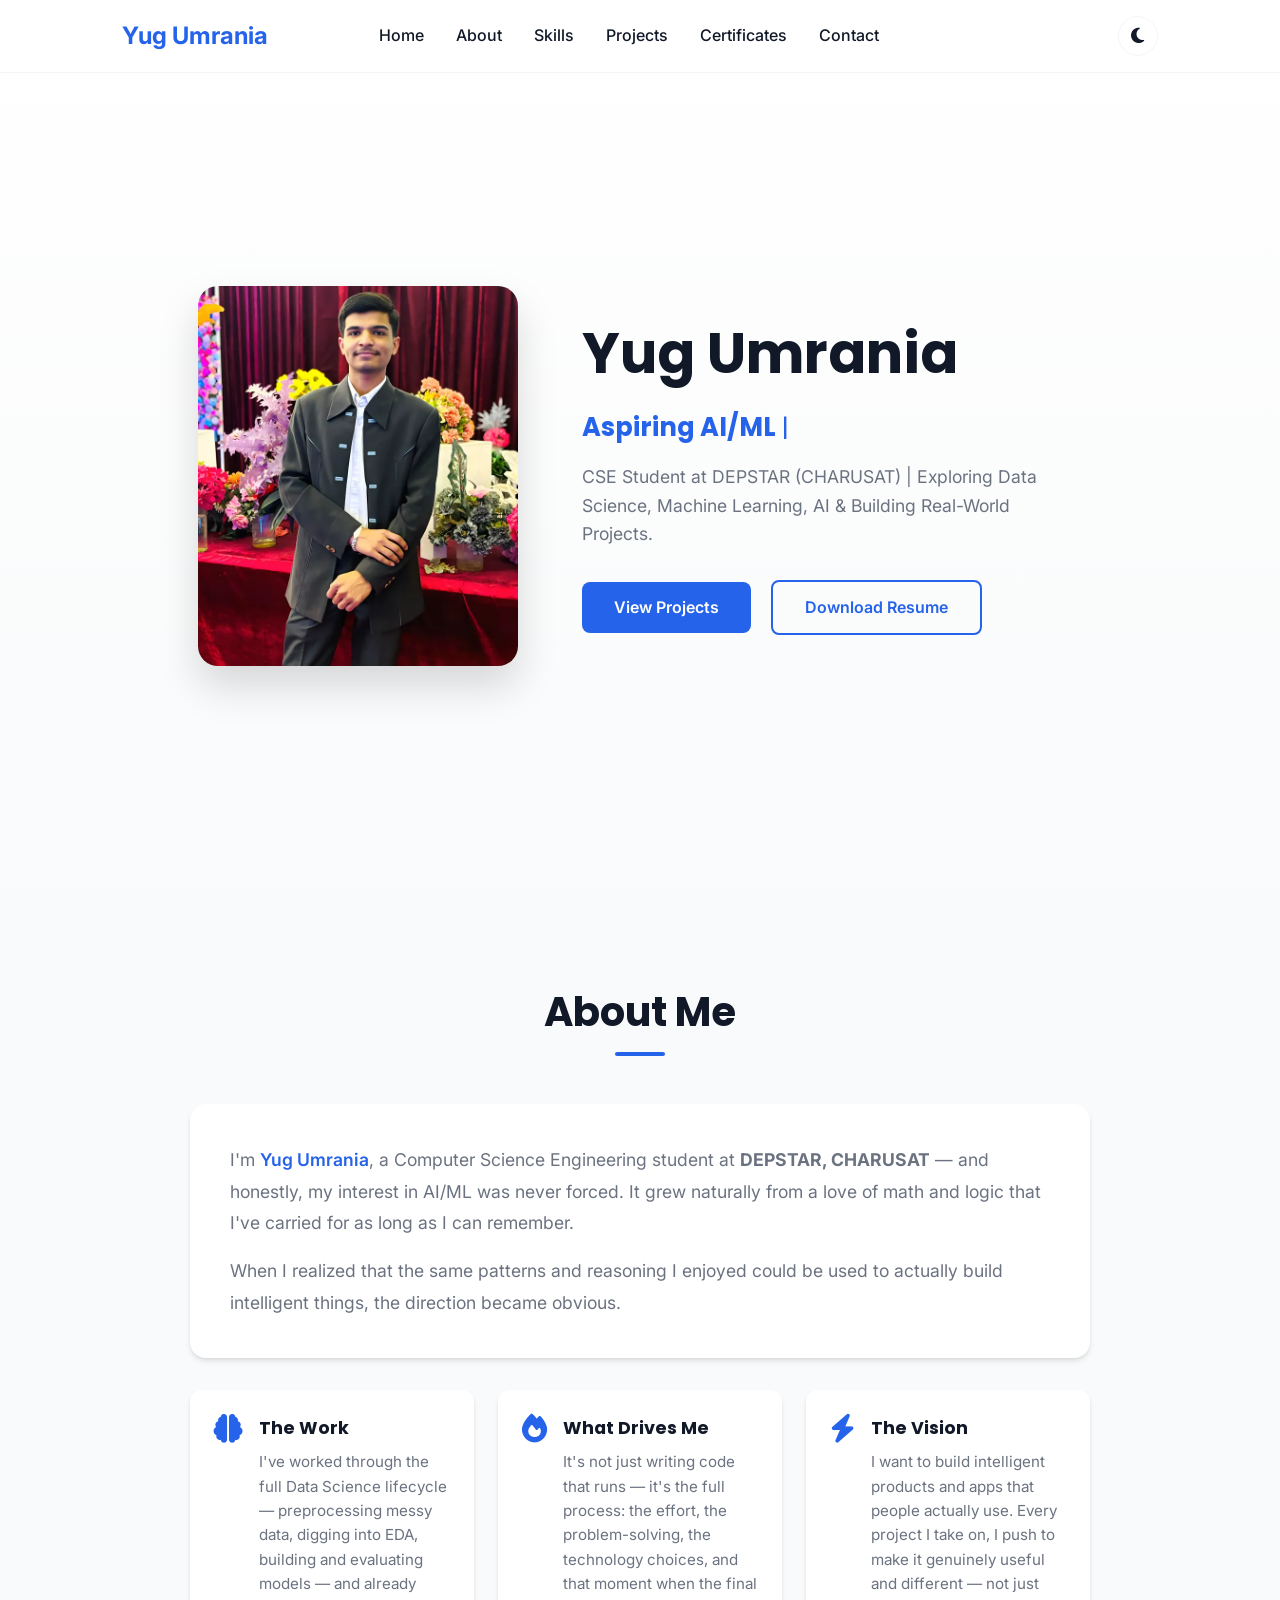
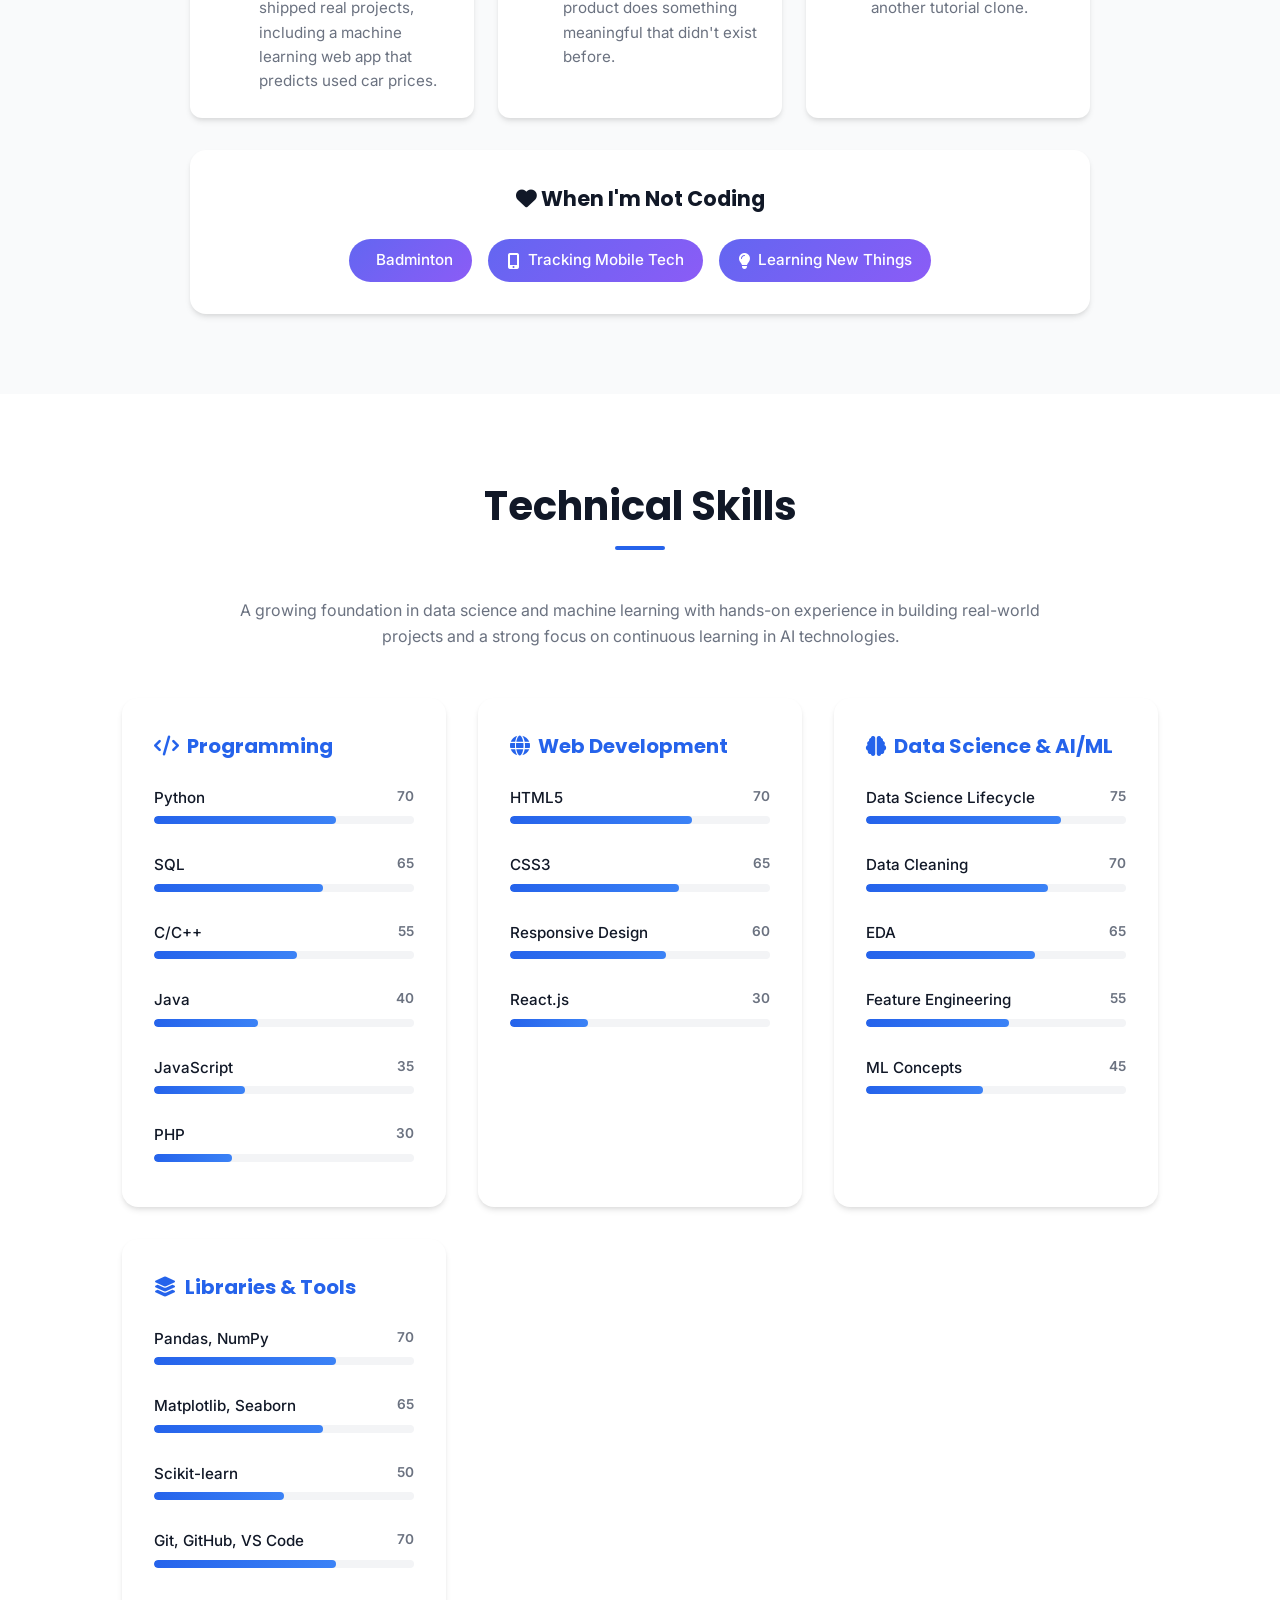
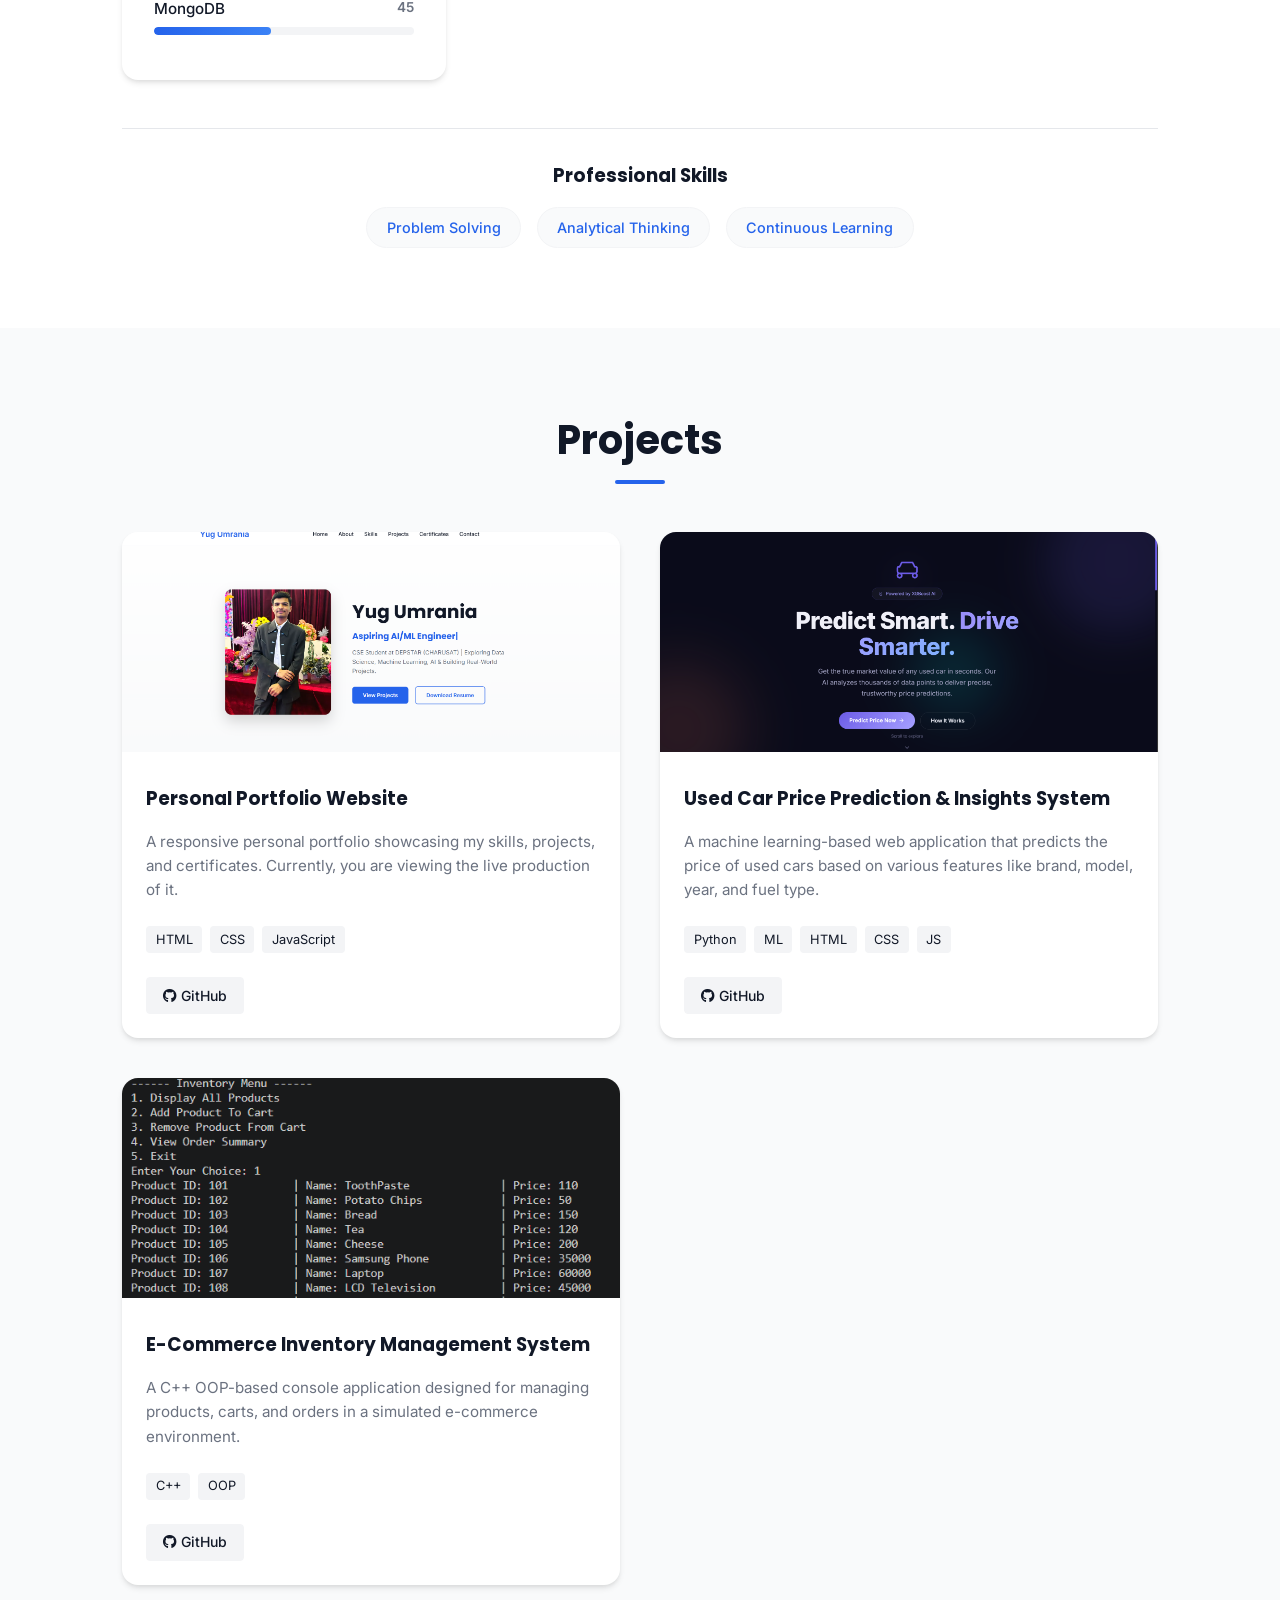
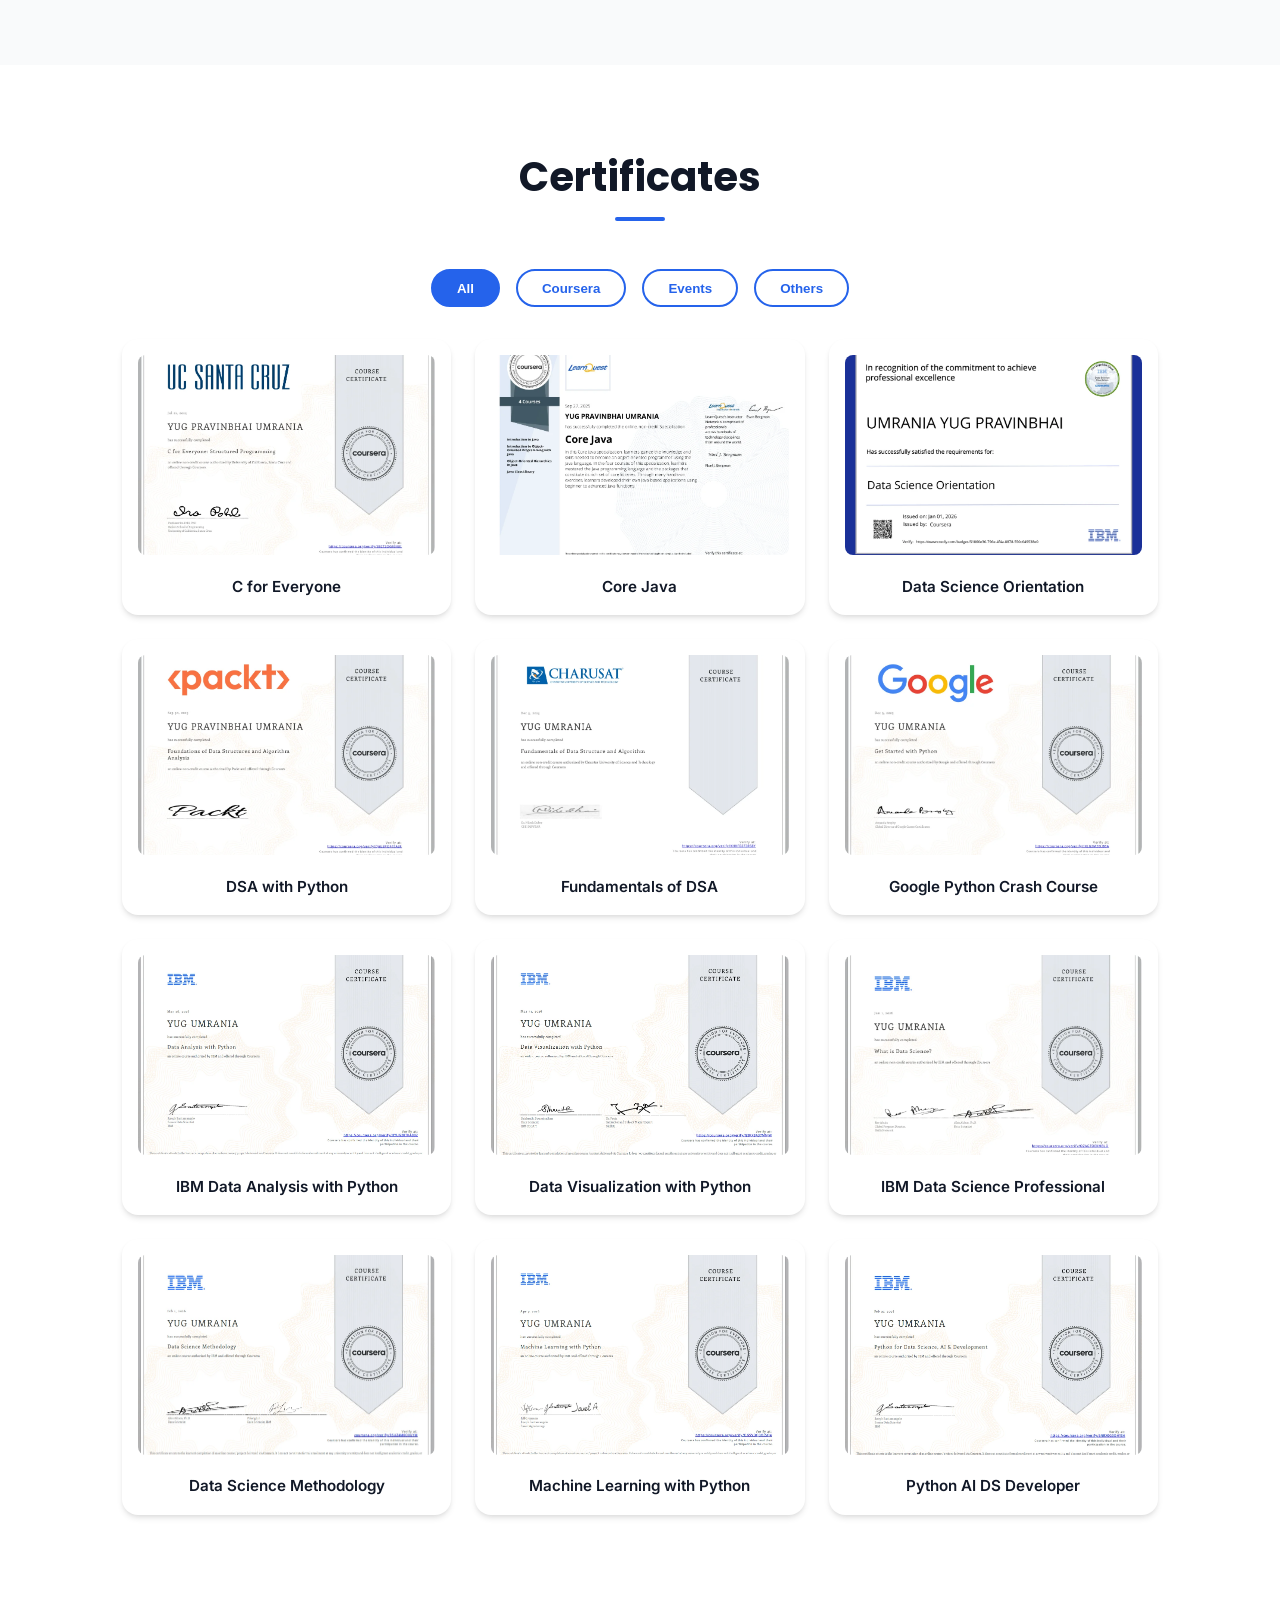
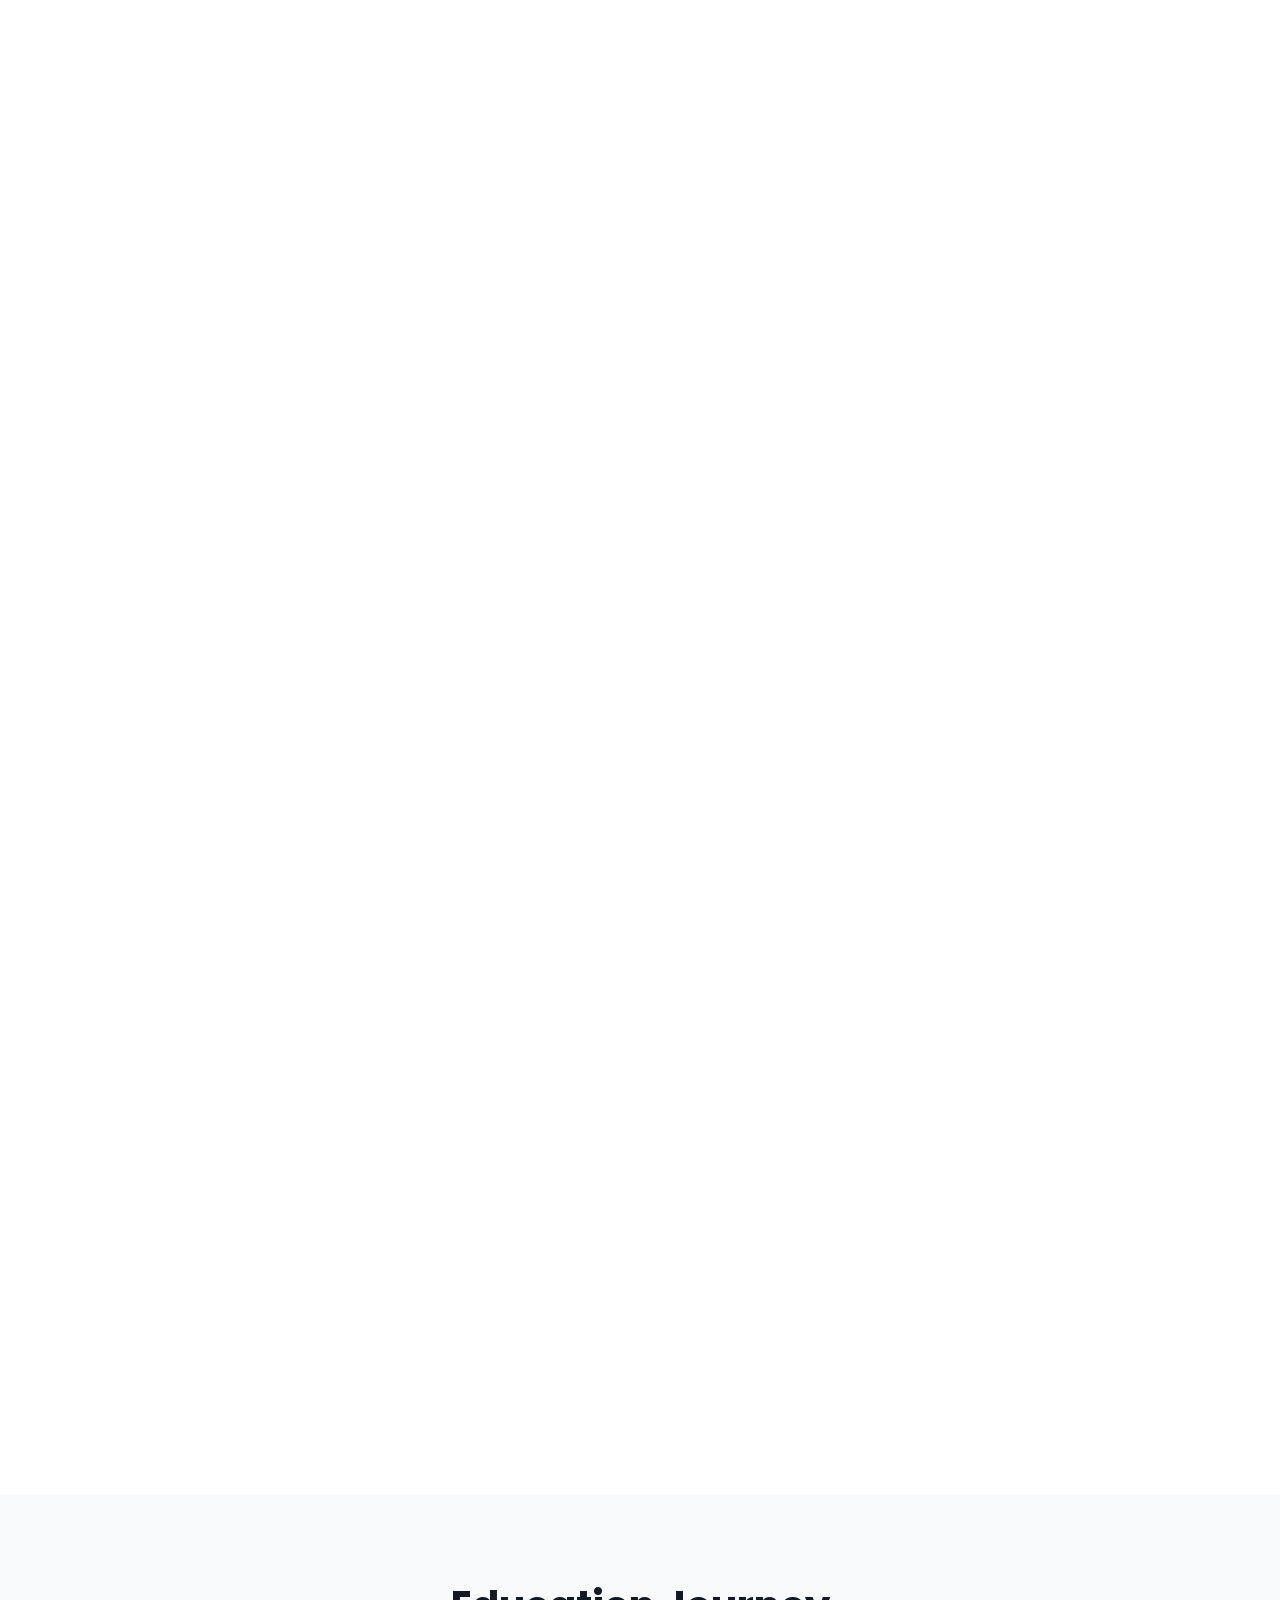
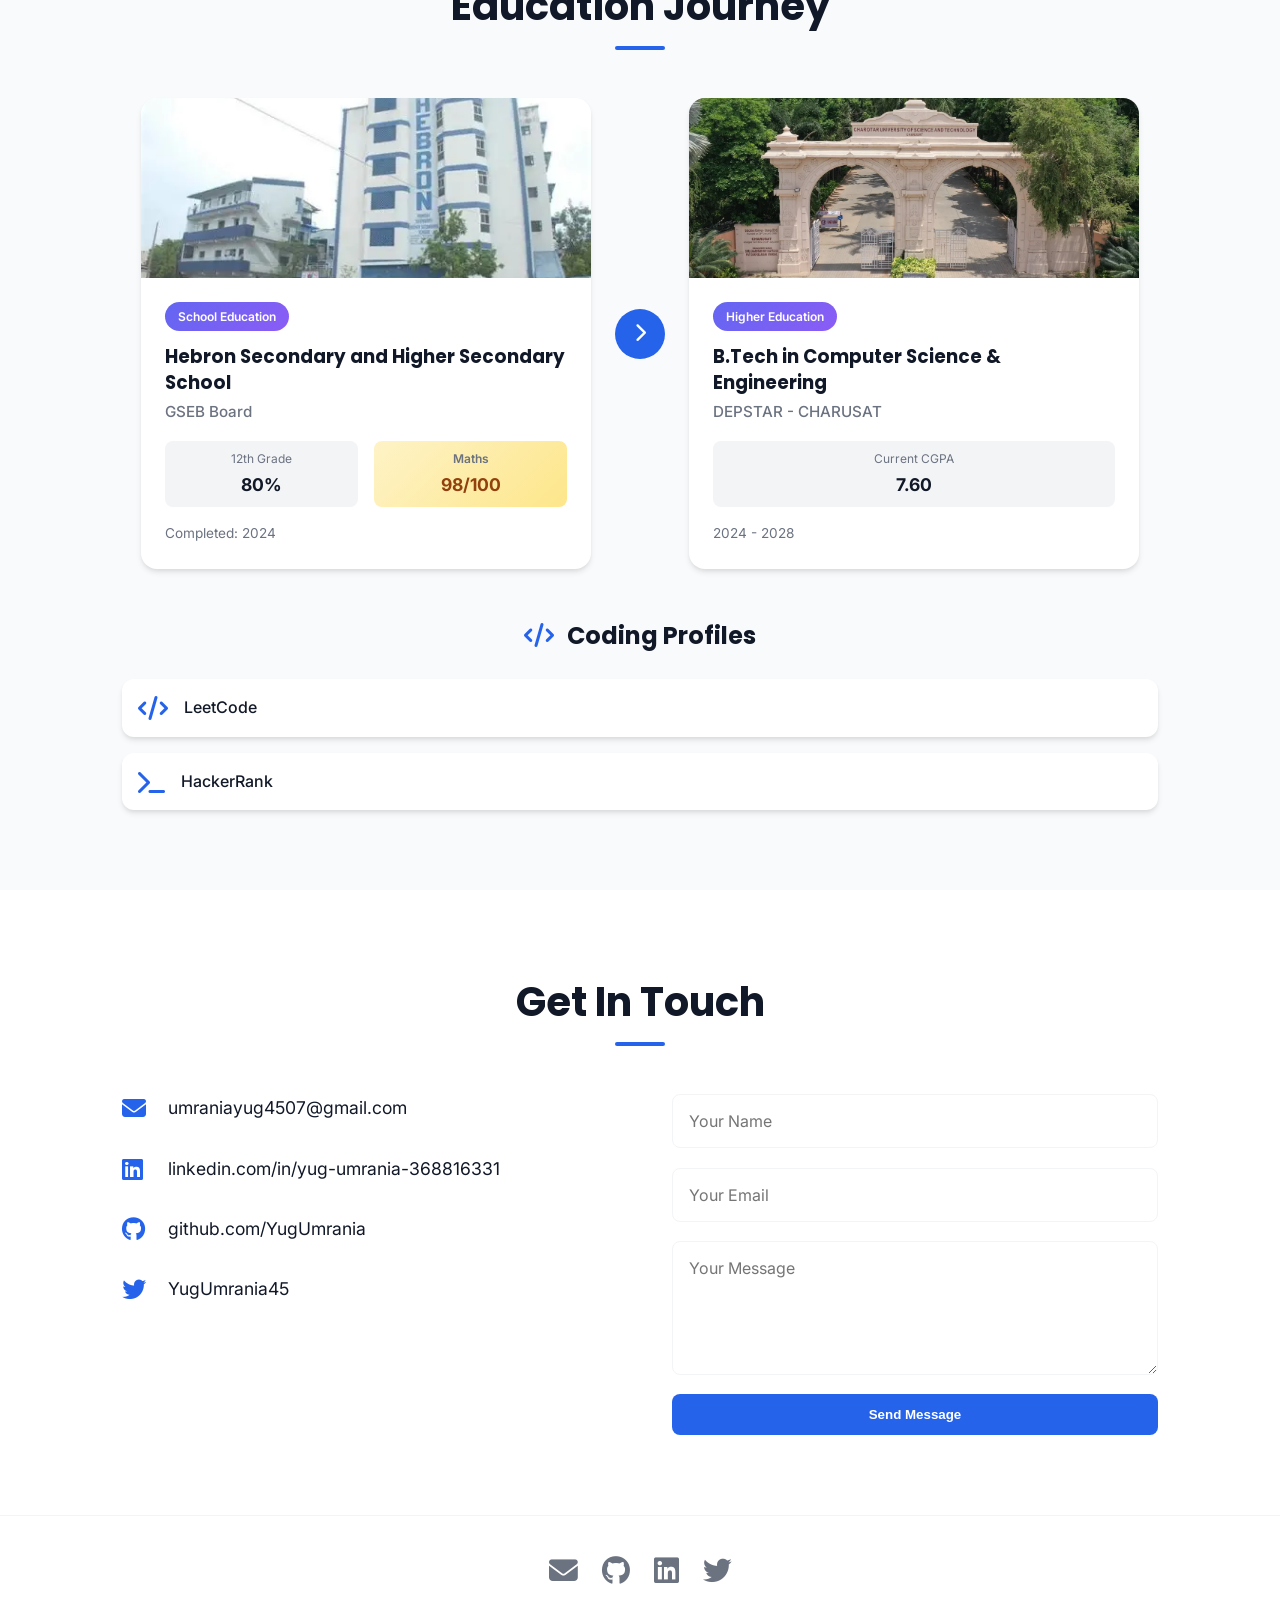
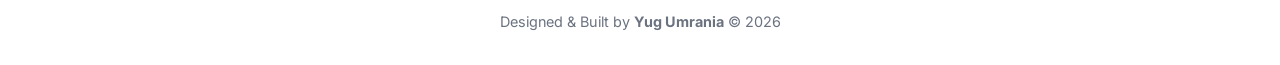
==== commit 05797324: "Replace LeetCode with email in footer and increase icon size" ====
--- a/portfolio/index.html
+++ b/portfolio/index.html
@@ -43,32 +43,6 @@
     <!-- Font Awesome for Icons -->
     <link rel="stylesheet" href="https://cdnjs.cloudflare.com/ajax/libs/font-awesome/6.4.0/css/all.min.css">
     <link rel="stylesheet" href="css/style.css">
-    <style>
-        .lightbox {
-            display: none;
-            position: fixed;
-            top: 0;
-            left: 0;
-            width: 100%;
-            height: 100%;
-            background: rgba(0, 0, 0, 0.9);
-            z-index: 9999;
-            justify-content: center;
-            align-items: center;
-            cursor: pointer;
-        }
-
-        .lightbox.active {
-            display: flex;
-        }
-
-        .lightbox img {
-            max-width: 90%;
-            max-height: 90%;
-            border-radius: 8px;
-            box-shadow: 0 0 20px rgba(0, 0, 0, 0.5);
-        }
-    </style>
 </head>
 
 <body>
@@ -112,8 +86,6 @@
                     <a href="assets/resume/resume.pdf" class="btn btn-secondary" download>Download Resume</a>
                 </div>
             </div>
-        </div>
-        </div>
     </section>
 
     <!-- About Me Section -->
@@ -190,27 +162,39 @@
                     <ul class="skill-list">
                         <li>
                             <span class="skill-name" data-progress="70">Python</span>
-                            <div class="skill-bar"><div class="skill-progress" data-progress="70"></div></div>
+                            <div class="skill-bar">
+                                <div class="skill-progress" data-progress="70"></div>
+                            </div>
                         </li>
                         <li>
                             <span class="skill-name" data-progress="65">SQL</span>
-                            <div class="skill-bar"><div class="skill-progress" data-progress="65"></div></div>
+                            <div class="skill-bar">
+                                <div class="skill-progress" data-progress="65"></div>
+                            </div>
                         </li>
                         <li>
                             <span class="skill-name" data-progress="55">C/C++</span>
-                            <div class="skill-bar"><div class="skill-progress" data-progress="55"></div></div>
+                            <div class="skill-bar">
+                                <div class="skill-progress" data-progress="55"></div>
+                            </div>
                         </li>
                         <li>
                             <span class="skill-name" data-progress="40">Java</span>
-                            <div class="skill-bar"><div class="skill-progress" data-progress="40"></div></div>
+                            <div class="skill-bar">
+                                <div class="skill-progress" data-progress="40"></div>
+                            </div>
                         </li>
                         <li>
                             <span class="skill-name" data-progress="35">JavaScript</span>
-                            <div class="skill-bar"><div class="skill-progress" data-progress="35"></div></div>
+                            <div class="skill-bar">
+                                <div class="skill-progress" data-progress="35"></div>
+                            </div>
                         </li>
                         <li>
                             <span class="skill-name" data-progress="30">PHP</span>
-                            <div class="skill-bar"><div class="skill-progress" data-progress="30"></div></div>
+                            <div class="skill-bar">
+                                <div class="skill-progress" data-progress="30"></div>
+                            </div>
                         </li>
                     </ul>
                 </div>
@@ -221,19 +205,27 @@
                     <ul class="skill-list">
                         <li>
                             <span class="skill-name" data-progress="70">HTML5</span>
-                            <div class="skill-bar"><div class="skill-progress" data-progress="70"></div></div>
+                            <div class="skill-bar">
+                                <div class="skill-progress" data-progress="70"></div>
+                            </div>
                         </li>
                         <li>
                             <span class="skill-name" data-progress="65">CSS3</span>
-                            <div class="skill-bar"><div class="skill-progress" data-progress="65"></div></div>
+                            <div class="skill-bar">
+                                <div class="skill-progress" data-progress="65"></div>
+                            </div>
                         </li>
                         <li>
                             <span class="skill-name" data-progress="60">Responsive Design</span>
-                            <div class="skill-bar"><div class="skill-progress" data-progress="60"></div></div>
+                            <div class="skill-bar">
+                                <div class="skill-progress" data-progress="60"></div>
+                            </div>
                         </li>
                         <li>
                             <span class="skill-name" data-progress="30">React.js</span>
-                            <div class="skill-bar"><div class="skill-progress" data-progress="30"></div></div>
+                            <div class="skill-bar">
+                                <div class="skill-progress" data-progress="30"></div>
+                            </div>
                         </li>
                     </ul>
                 </div>
@@ -244,23 +236,33 @@
                     <ul class="skill-list">
                         <li>
                             <span class="skill-name" data-progress="75">Data Science Lifecycle</span>
-                            <div class="skill-bar"><div class="skill-progress" data-progress="75"></div></div>
+                            <div class="skill-bar">
+                                <div class="skill-progress" data-progress="75"></div>
+                            </div>
                         </li>
                         <li>
                             <span class="skill-name" data-progress="70">Data Cleaning</span>
-                            <div class="skill-bar"><div class="skill-progress" data-progress="70"></div></div>
+                            <div class="skill-bar">
+                                <div class="skill-progress" data-progress="70"></div>
+                            </div>
                         </li>
                         <li>
                             <span class="skill-name" data-progress="65">EDA</span>
-                            <div class="skill-bar"><div class="skill-progress" data-progress="65"></div></div>
+                            <div class="skill-bar">
+                                <div class="skill-progress" data-progress="65"></div>
+                            </div>
                         </li>
                         <li>
                             <span class="skill-name" data-progress="55">Feature Engineering</span>
-                            <div class="skill-bar"><div class="skill-progress" data-progress="55"></div></div>
+                            <div class="skill-bar">
+                                <div class="skill-progress" data-progress="55"></div>
+                            </div>
                         </li>
                         <li>
                             <span class="skill-name" data-progress="45">ML Concepts</span>
-                            <div class="skill-bar"><div class="skill-progress" data-progress="45"></div></div>
+                            <div class="skill-bar">
+                                <div class="skill-progress" data-progress="45"></div>
+                            </div>
                         </li>
                     </ul>
                 </div>
@@ -271,23 +273,33 @@
                     <ul class="skill-list">
                         <li>
                             <span class="skill-name" data-progress="70">Pandas, NumPy</span>
-                            <div class="skill-bar"><div class="skill-progress" data-progress="70"></div></div>
+                            <div class="skill-bar">
+                                <div class="skill-progress" data-progress="70"></div>
+                            </div>
                         </li>
                         <li>
                             <span class="skill-name" data-progress="65">Matplotlib, Seaborn</span>
-                            <div class="skill-bar"><div class="skill-progress" data-progress="65"></div></div>
+                            <div class="skill-bar">
+                                <div class="skill-progress" data-progress="65"></div>
+                            </div>
                         </li>
                         <li>
                             <span class="skill-name" data-progress="50">Scikit-learn</span>
-                            <div class="skill-bar"><div class="skill-progress" data-progress="50"></div></div>
+                            <div class="skill-bar">
+                                <div class="skill-progress" data-progress="50"></div>
+                            </div>
                         </li>
                         <li>
                             <span class="skill-name" data-progress="70">Git, GitHub, VS Code</span>
-                            <div class="skill-bar"><div class="skill-progress" data-progress="70"></div></div>
+                            <div class="skill-bar">
+                                <div class="skill-progress" data-progress="70"></div>
+                            </div>
                         </li>
                         <li>
                             <span class="skill-name" data-progress="45">MongoDB</span>
-                            <div class="skill-bar"><div class="skill-progress" data-progress="45"></div></div>
+                            <div class="skill-bar">
+                                <div class="skill-progress" data-progress="45"></div>
+                            </div>
                         </li>
                     </ul>
                 </div>
@@ -519,9 +531,6 @@
                     <div class="cert-name">Unstop Management</div>
                 </div>
             </div>
-            <!-- <div class="cert-link-container">
-                <a href="https://coursera.org/account/accomplishments/specialization/XSUMIOHQU5ED" target="_blank" class="btn-secondary">View All Accomplishments</a>
-            </div> -->
         </div>
     </section>
 
@@ -654,7 +663,17 @@
     <!-- Footer -->
     <footer class="footer">
         <div class="container">
-            <p>Designed & Built by Yug Umrania &copy; 2026</p>
+            <div class="footer-social">
+                <a href="mailto:umraniayug4507@gmail.com" target="_blank" aria-label="Email">
+                    <i class="fas fa-envelope"></i></a>
+                <a href="https://github.com/YugUmrania" target="_blank" aria-label="GitHub">
+                    <i class="fab fa-github"></i></a>
+                <a href="https://linkedin.com/in/yug-umrania-368816331" target="_blank" aria-label="LinkedIn">
+                    <i class="fab fa-linkedin"></i></a>
+                <a href="https://x.com/YugUmrania45" target="_blank" aria-label="Twitter">
+                    <i class="fab fa-twitter"></i></a>
+            </div>
+            <p>Designed & Built by <strong>Yug Umrania</strong> &copy; 2026</p>
         </div>
     </footer>
 
--- a/portfolio/css/style.css
+++ b/portfolio/css/style.css
@@ -47,7 +47,10 @@
     overflow-x: hidden;
 }
 
-h1, h2, h3, h4 {
+h1,
+h2,
+h3,
+h4 {
     font-family: 'Poppins', sans-serif;
     font-weight: 700;
 }
@@ -128,14 +131,21 @@
 
 .btn-small {
     padding: 0.4rem 1rem;
-    background: #e5e7eb;
+    background: var(--tech-stack-bg);
+    color: var(--text-main);
     border-radius: 0.25rem;
     font-size: 0.875rem;
     font-weight: 500;
+    border: 1px solid var(--border-color);
+    display: inline-flex;
+    align-items: center;
+    gap: 0.4rem;
 }
 
 .btn-small:hover {
-    background: #d1d5db;
+    background: var(--primary);
+    color: #ffffff;
+    border-color: var(--primary);
 }
 
 /* Navbar */
@@ -187,6 +197,12 @@
     color: var(--primary);
 }
 
+.nav-links a.active {
+    color: var(--primary);
+    border-bottom: 2px solid var(--primary);
+    padding-bottom: 2px;
+}
+
 .theme-toggle {
     background: var(--white);
     border: 1px solid var(--border-color);
@@ -216,7 +232,7 @@
     display: flex;
     align-items: center;
     justify-content: center;
-    background: linear-gradient(to bottom, #ffffff, #f9fafb);
+    background: linear-gradient(to bottom, var(--background), var(--section-alt));
     padding: 120px 2rem 60px;
 }
 
@@ -237,7 +253,7 @@
     height: 380px;
     object-fit: cover;
     border-radius: 20px;
-    box-shadow: 0 20px 40px rgba(0,0,0,0.15);
+    box-shadow: 0 20px 40px rgba(0, 0, 0, 0.15);
 }
 
 .hero-content {
@@ -277,8 +293,16 @@
 }
 
 @keyframes blink {
-    0%, 50% { opacity: 1; }
-    51%, 100% { opacity: 0; }
+
+    0%,
+    50% {
+        opacity: 1;
+    }
+
+    51%,
+    100% {
+        opacity: 0;
+    }
 }
 
 /* About Section */
@@ -455,7 +479,7 @@
     gap: 1rem;
 }
 
-.skill-list > li {
+.skill-list>li {
     display: flex;
     flex-direction: column;
     gap: 0.3rem;
@@ -511,12 +535,13 @@
 }
 
 .skill-tags span {
-    background: #eff6ff;
+    background: var(--section-alt);
     color: var(--primary);
     padding: 0.5rem 1.2rem;
     border-radius: 2rem;
     font-size: 0.9rem;
     font-weight: 500;
+    border: 1px solid var(--border-color);
 }
 
 /* Projects Section */
@@ -598,7 +623,8 @@
     transition: var(--transition);
 }
 
-.filter-btn:hover, .filter-btn.active {
+.filter-btn:hover,
+.filter-btn.active {
     background: var(--primary);
     color: var(--white);
 }
@@ -854,15 +880,19 @@
     gap: 1.2rem;
 }
 
-.contact-form input, .contact-form textarea {
+.contact-form input,
+.contact-form textarea {
     padding: 1rem;
-    border: 1px solid #d1d5db;
+    border: 1px solid var(--border-color);
     border-radius: 0.5rem;
     font-family: inherit;
     font-size: 1rem;
-}
-
-.contact-form input:focus, .contact-form textarea:focus {
+    background: var(--white);
+    color: var(--text-main);
+}
+
+.contact-form input:focus,
+.contact-form textarea:focus {
     outline: none;
     border-color: var(--primary);
     ring: 2px solid var(--primary);
@@ -899,8 +929,15 @@
 }
 
 @keyframes fadeIn {
-    from { opacity: 0; transform: translateY(20px); }
-    to { opacity: 1; transform: translateY(0); }
+    from {
+        opacity: 0;
+        transform: translateY(20px);
+    }
+
+    to {
+        opacity: 1;
+        transform: translateY(0);
+    }
 }
 
 .admin-panel {
@@ -981,6 +1018,22 @@
     border-top: 1px solid var(--border-color);
     color: var(--text-sub);
     font-size: 0.9rem;
+}
+
+.footer-social {
+    display: flex;
+    justify-content: center;
+    gap: 1.5rem;
+    margin-bottom: 1rem;
+}
+
+.footer-social a {
+    font-size: 1.8rem;
+    color: var(--text-sub);
+}
+
+.footer-social a:hover {
+    color: var(--primary);
 }
 
 /* Back to Top Button */
@@ -1022,29 +1075,43 @@
         flex-direction: column;
         text-align: center;
     }
+
     .hero-img img {
         width: 250px;
         height: 300px;
     }
+
     .hero-content {
         text-align: center;
     }
-    .hero h1 { font-size: 2.5rem; }
-    .hero h2 { font-size: 1.3rem; }
+
+    .hero h1 {
+        font-size: 2.5rem;
+    }
+
+    .hero h2 {
+        font-size: 1.3rem;
+    }
 }
 
 @media (max-width: 768px) {
-    .hero h1 { font-size: 2.2rem; }
-    .hero h2 { font-size: 1.2rem; }
-    
+    .hero h1 {
+        font-size: 2.2rem;
+    }
+
+    .hero h2 {
+        font-size: 1.2rem;
+    }
+
     .nav-links {
         display: none;
     }
-    
-    .edu-grid, .contact-wrapper {
+
+    .edu-grid,
+    .contact-wrapper {
         grid-template-columns: 1fr;
     }
-    
+
     .projects-grid {
         grid-template-columns: 1fr;
     }
@@ -1063,7 +1130,7 @@
         transition: var(--transition);
     }
 
-.nav-links.active {
+    .nav-links.active {
         display: flex;
         flex-direction: column;
         position: absolute;
@@ -1072,7 +1139,7 @@
         right: 0;
         background: var(--white);
         padding: 1rem;
-        box-shadow: 0 4px 10px rgba(0,0,0,0.1);
+        box-shadow: 0 4px 10px rgba(0, 0, 0, 0.1);
         z-index: 1000;
         gap: 1rem;
     }
@@ -1111,3 +1178,29 @@
     opacity: 1;
     transform: translateY(0);
 }
+
+/*Lightbox Gallery */
+.lightbox {
+    display: none;
+    position: fixed;
+    top: 0;
+    left: 0;
+    width: 100%;
+    height: 100%;
+    background: rgba(0, 0, 0, 0.9);
+    z-index: 9999;
+    justify-content: center;
+    align-items: center;
+    cursor: pointer;
+}
+
+.lightbox.active {
+    display: flex;
+}
+
+.lightbox img {
+    max-width: 90%;
+    max-height: 90%;
+    border-radius: 8px;
+    box-shadow: 0 0 20px rgba(0, 0, 0, 0.5);
+}
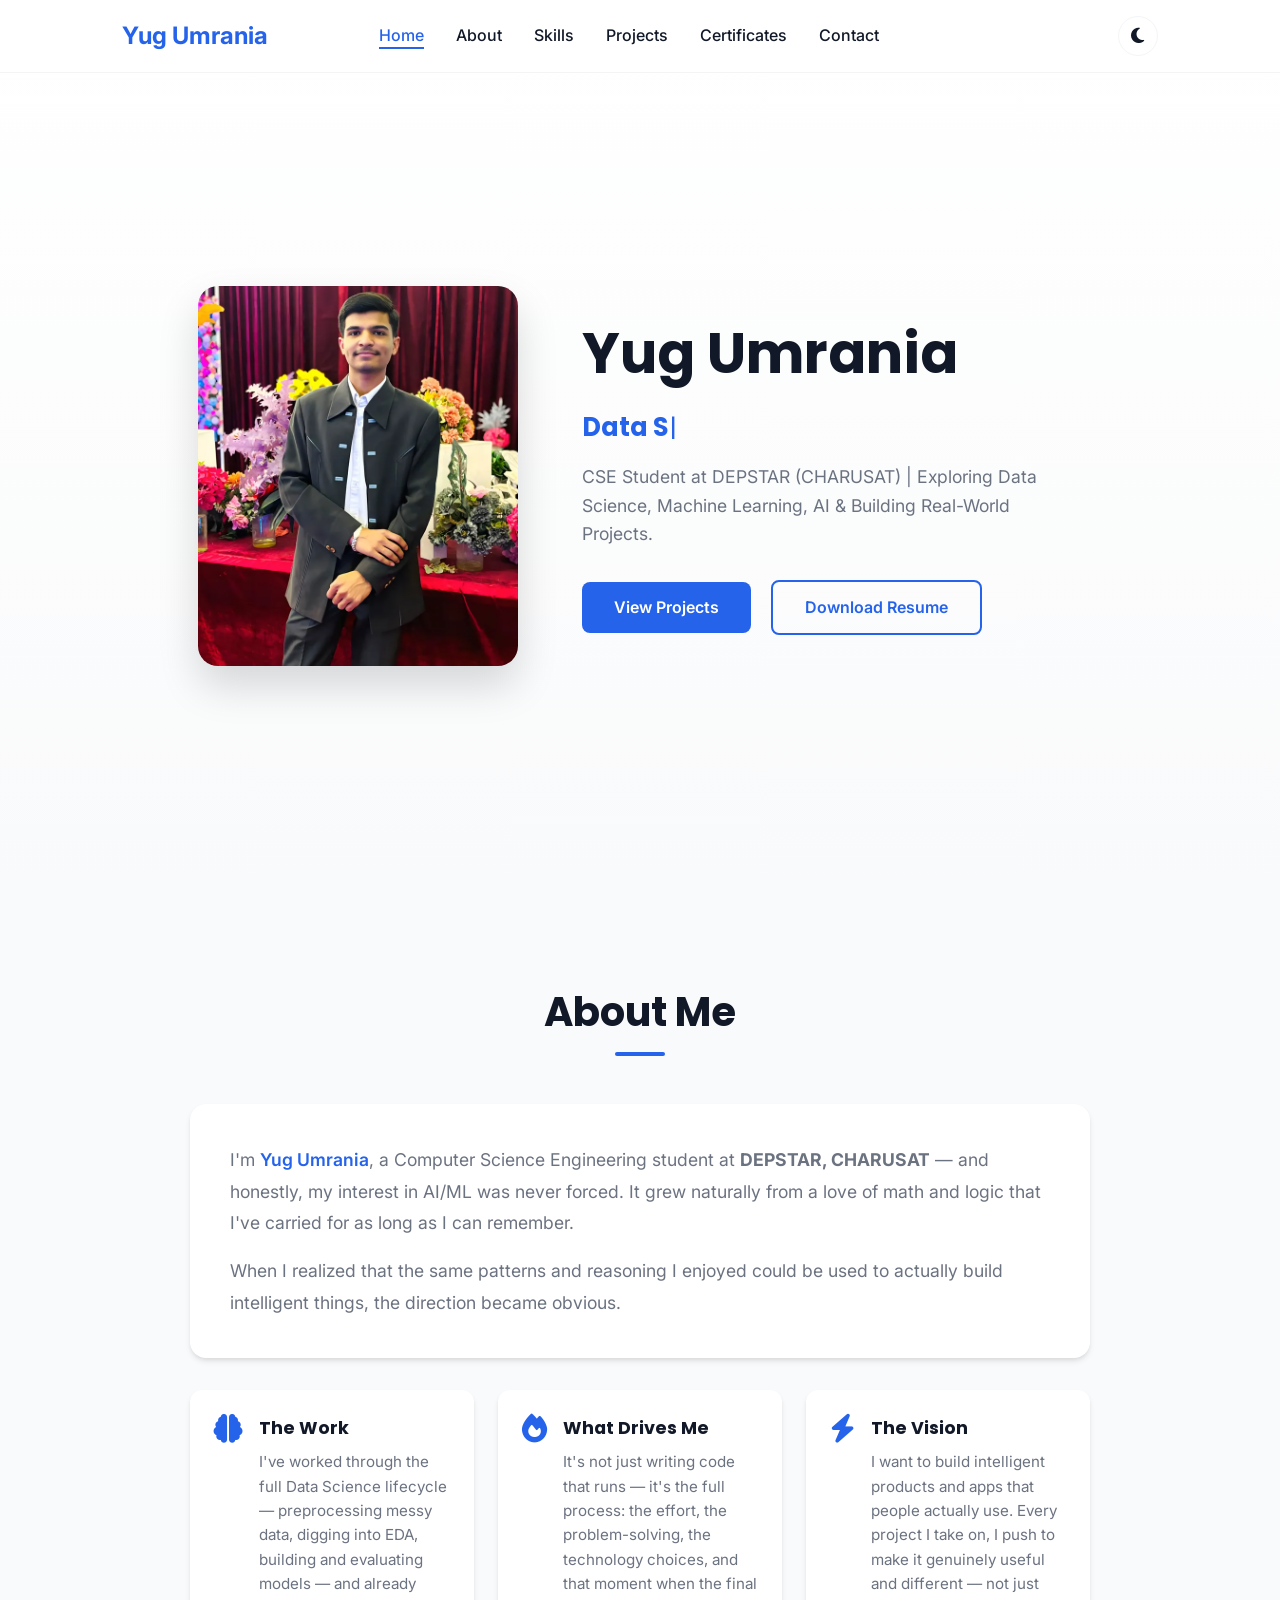
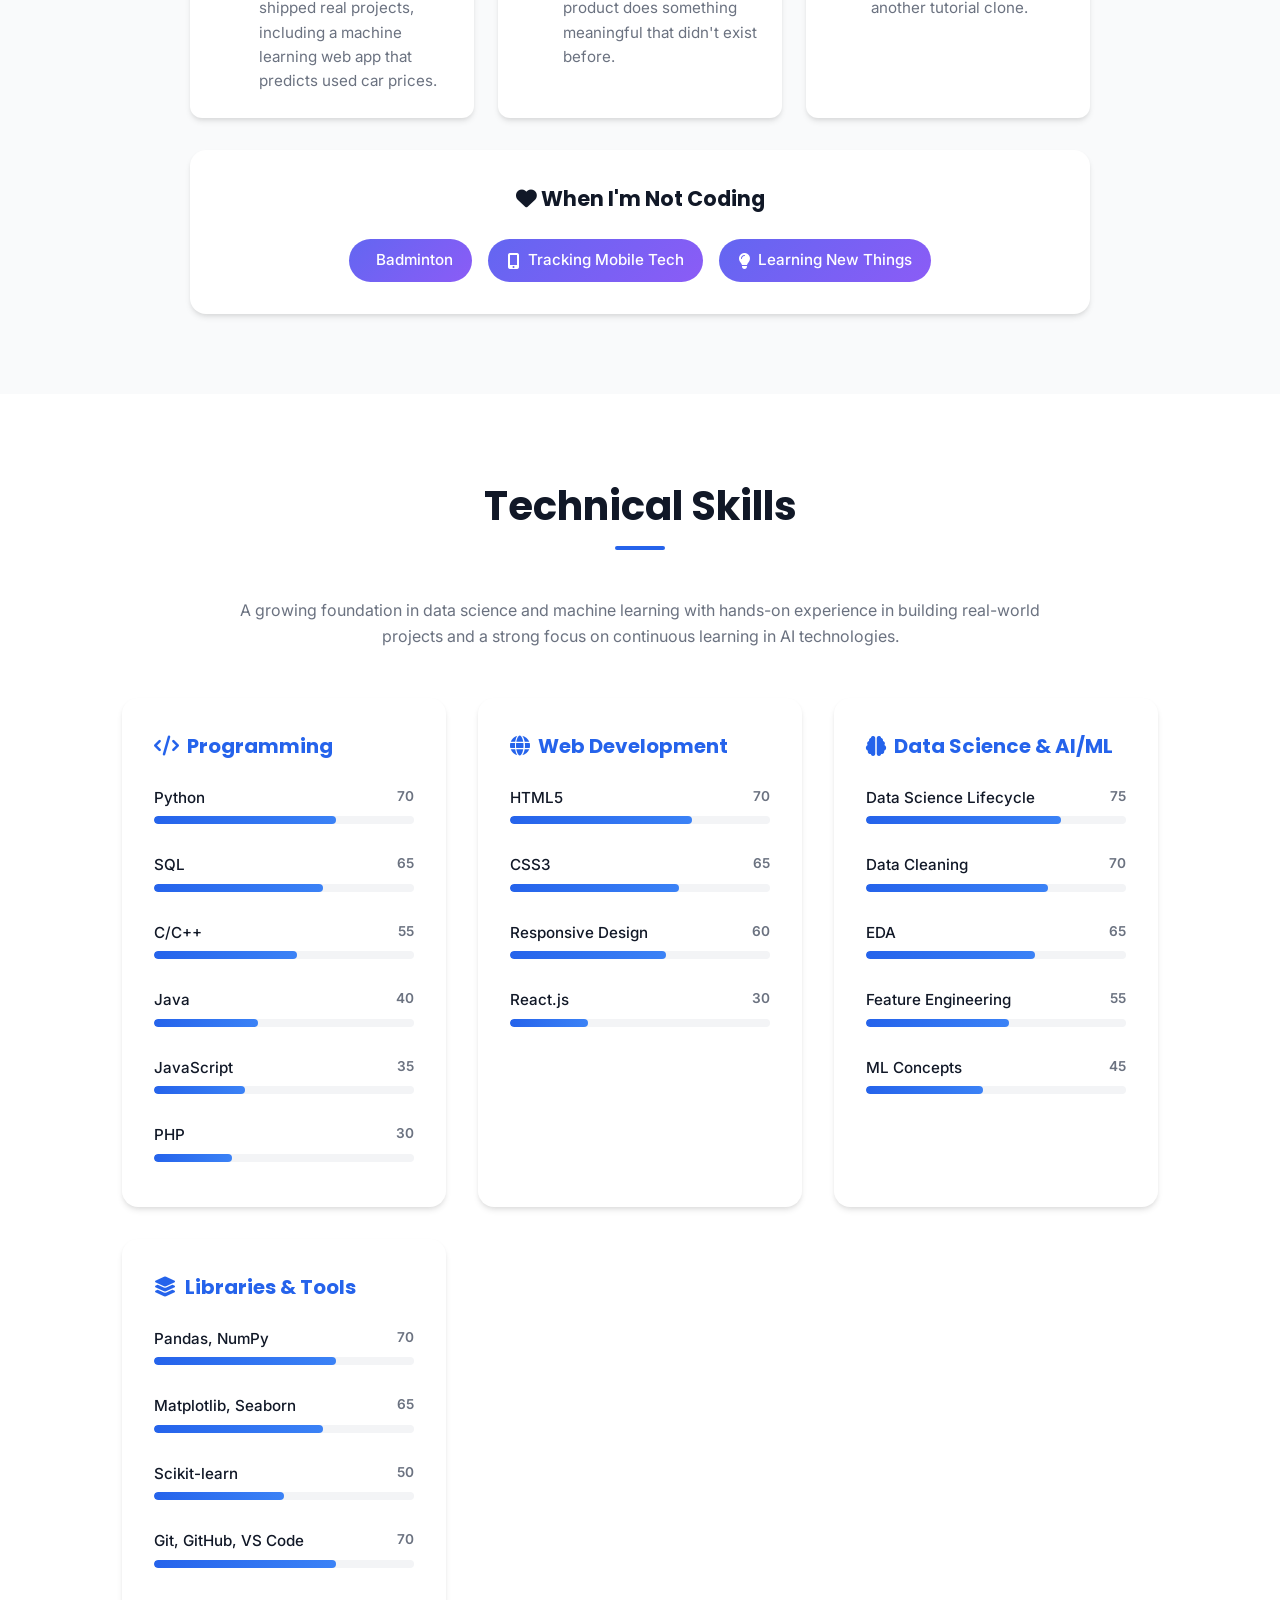
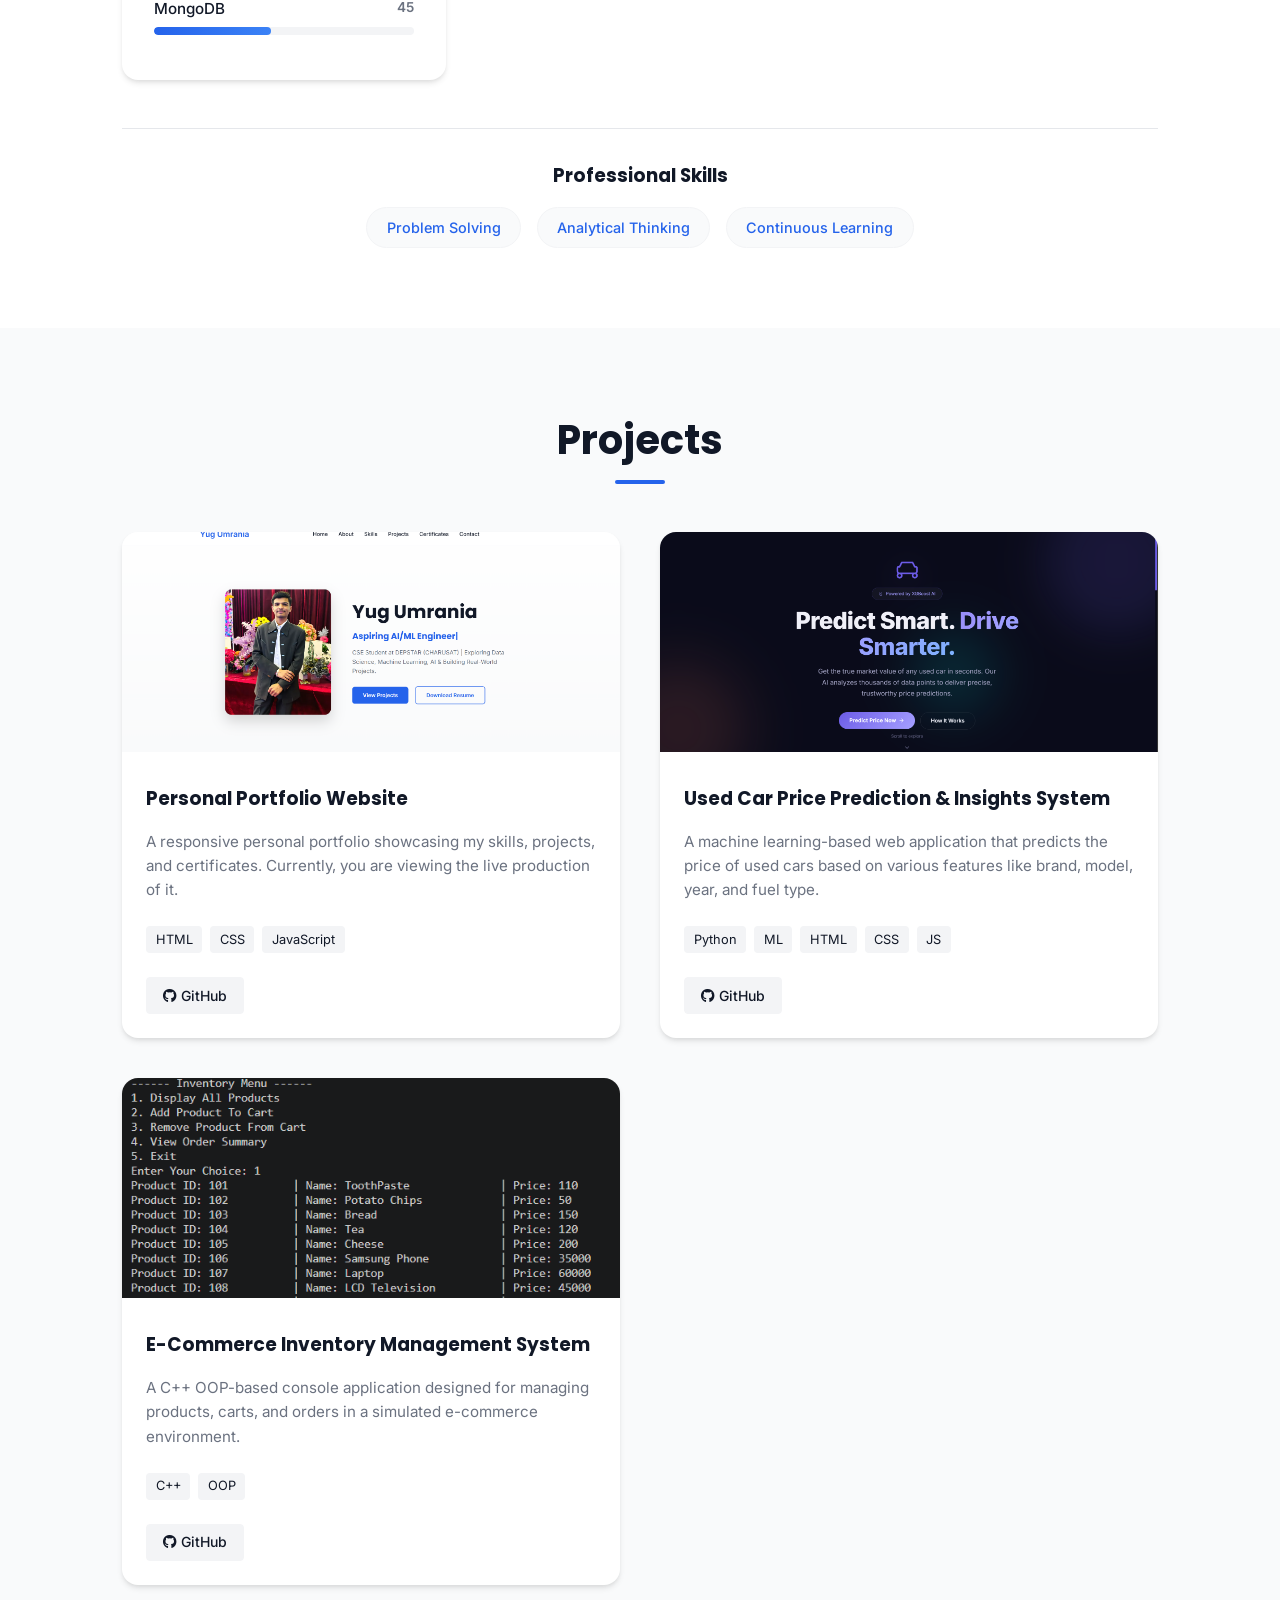
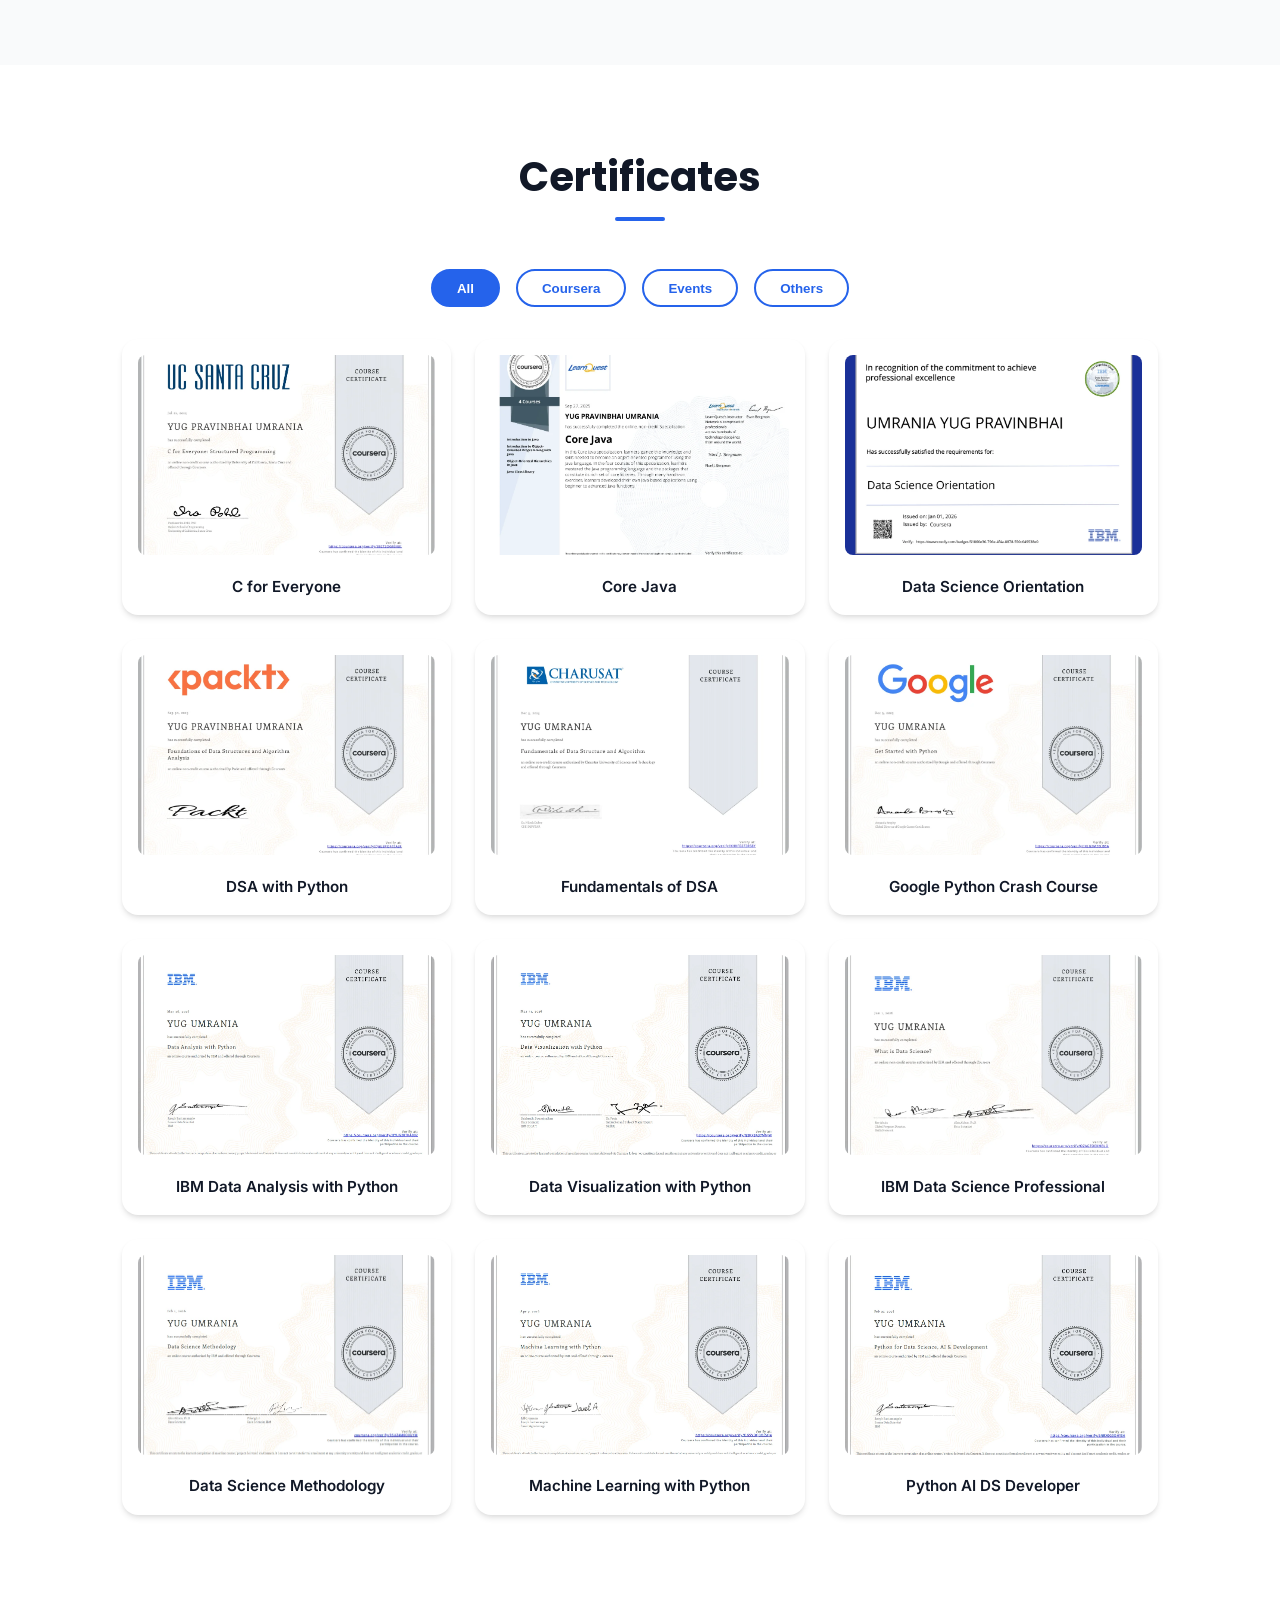
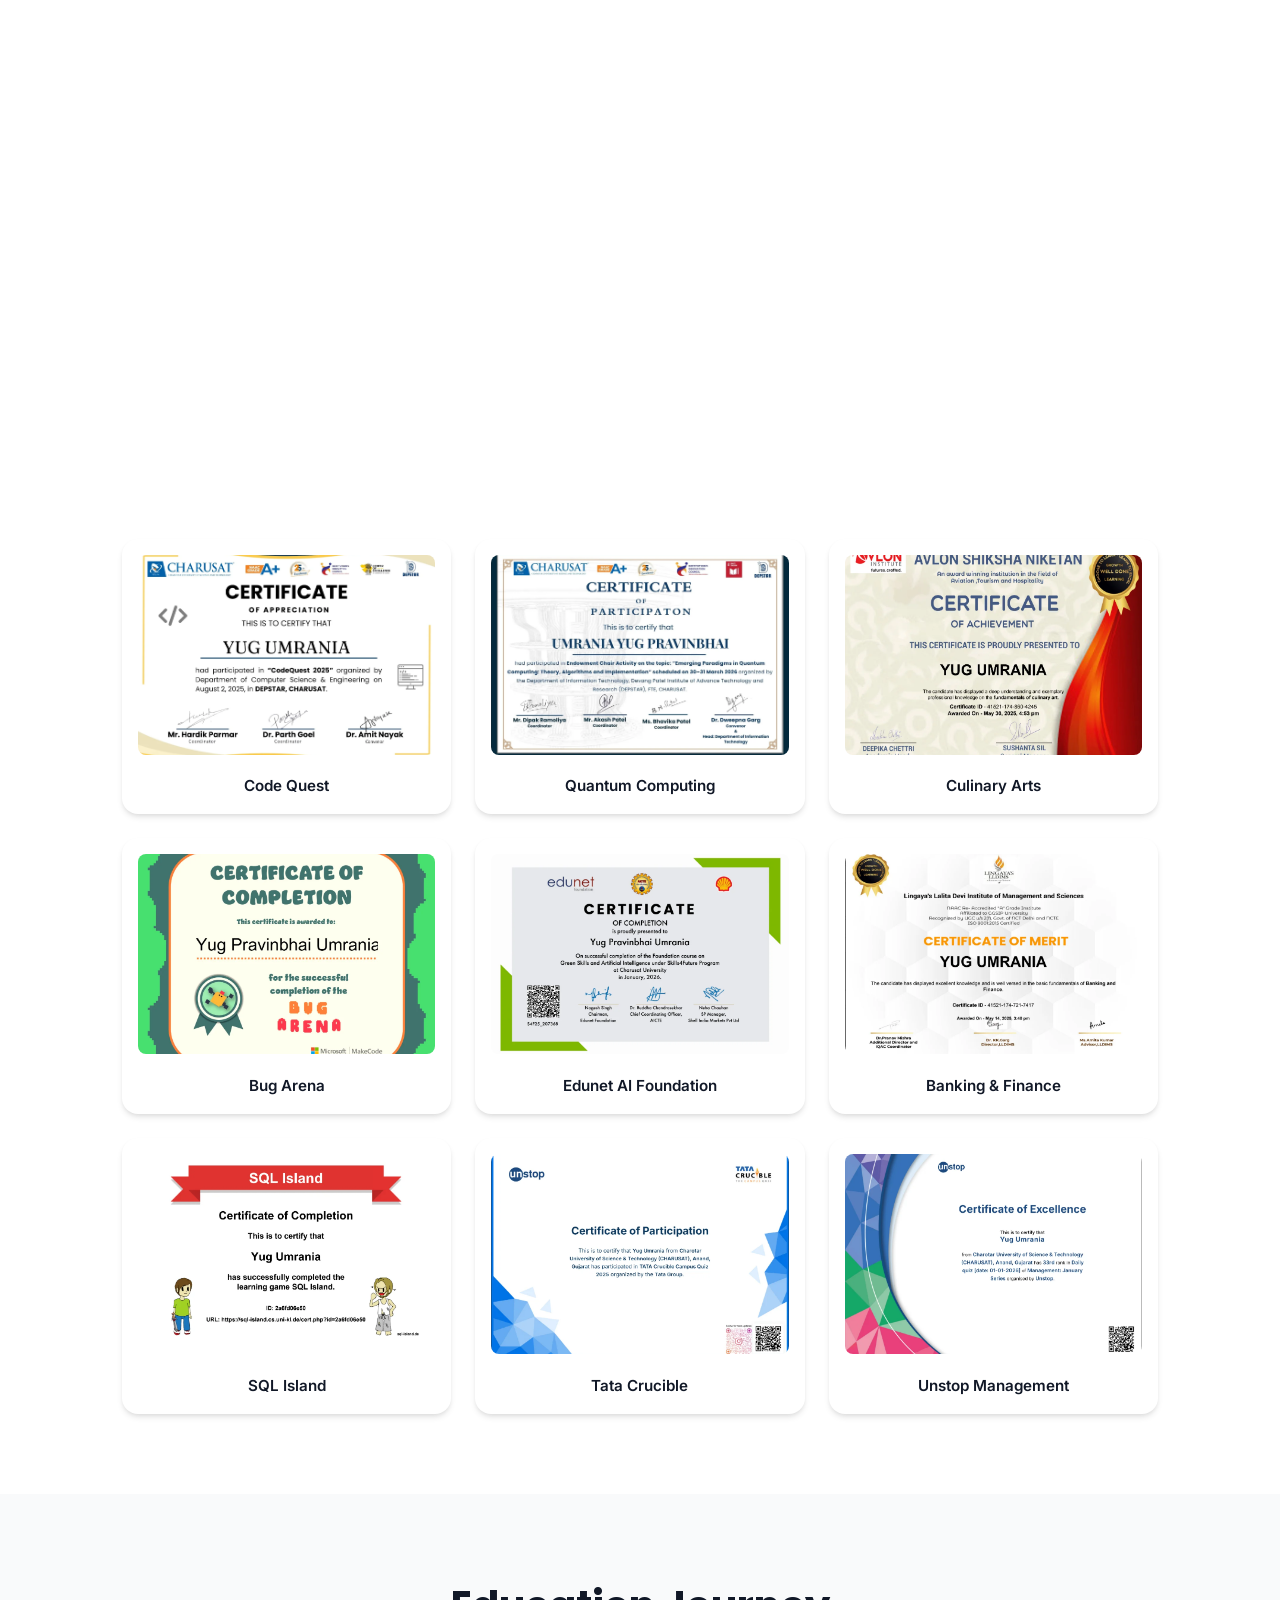
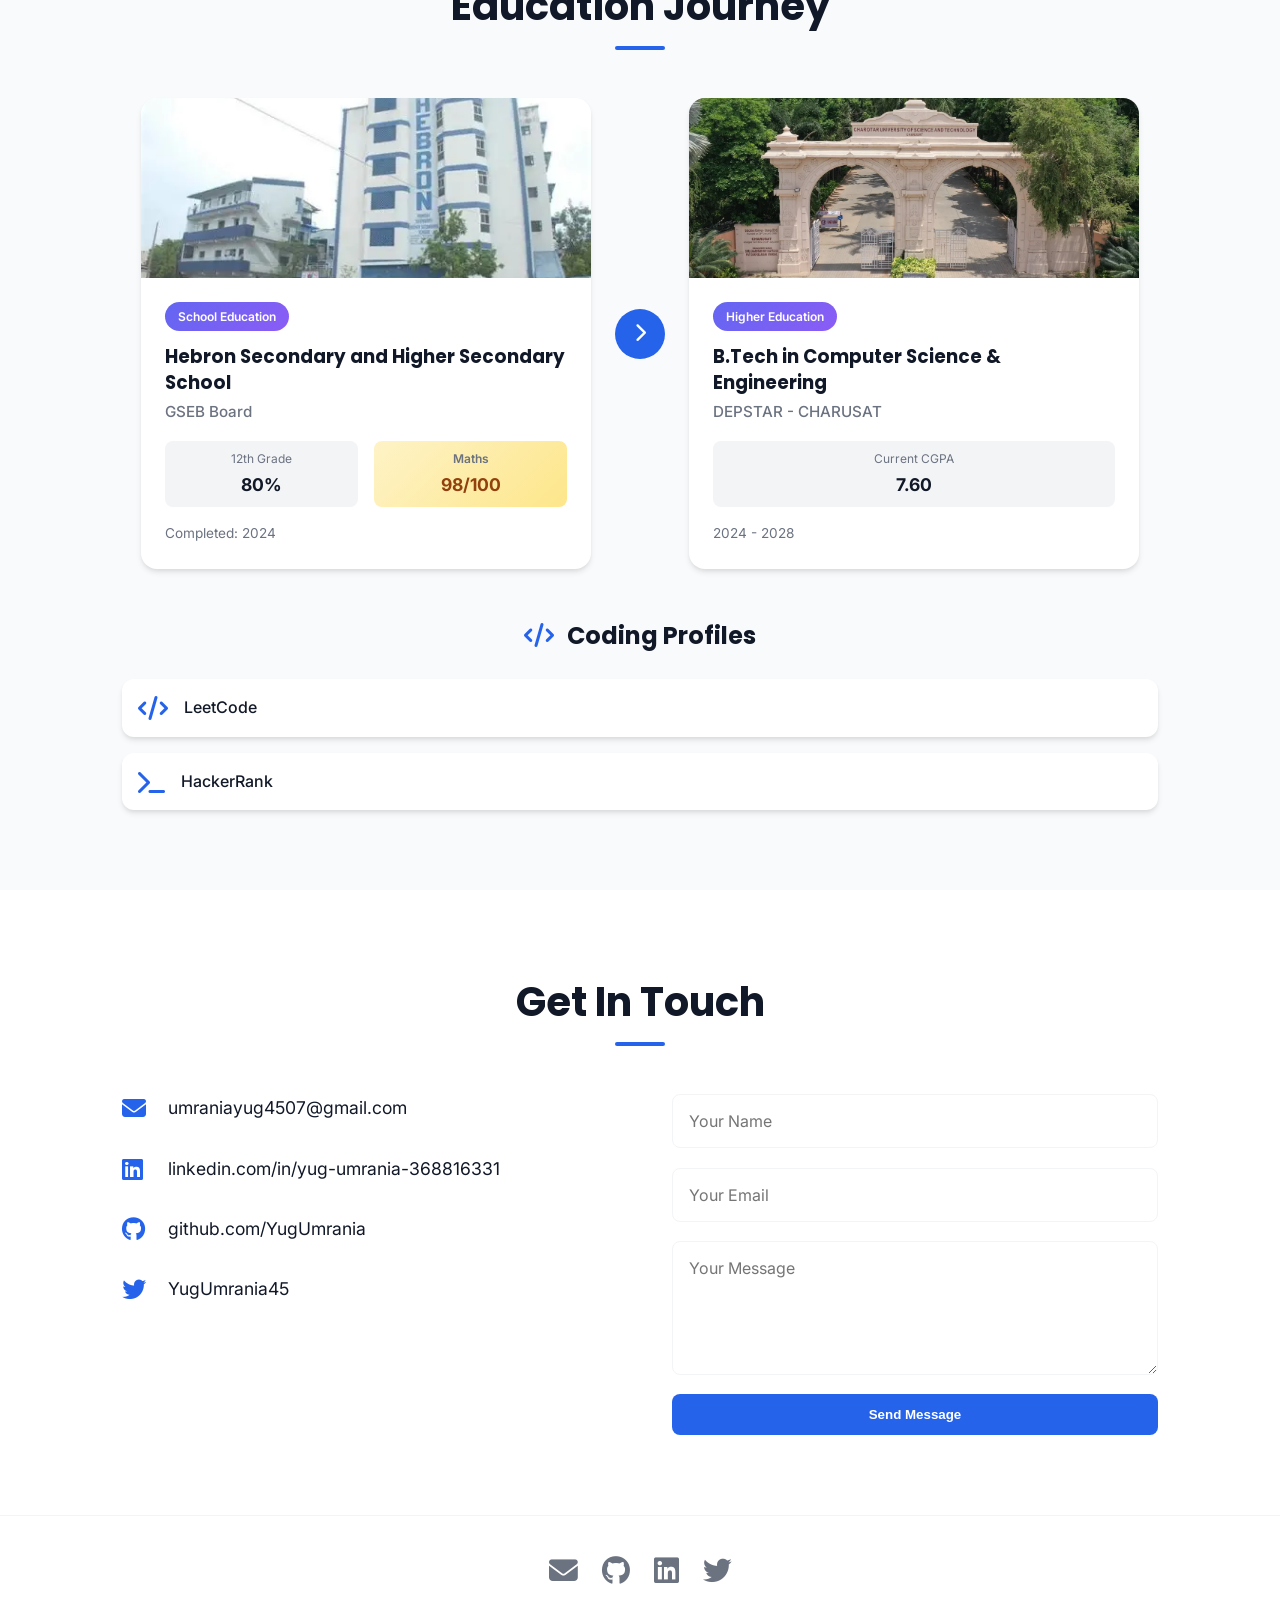
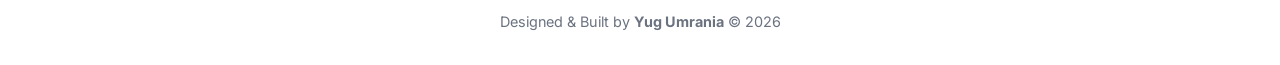
==== commit 80e75aee: "Integrate Netlify Forms for secure contact handling" ====
--- a/portfolio/index.html
+++ b/portfolio/index.html
@@ -630,10 +630,11 @@
                     </div>
                 </div>
 
-                <form class="contact-form" id="contactForm">
-                    <input type="text" id="name" placeholder="Your Name" required>
-                    <input type="email" id="email" placeholder="Your Email" required>
-                    <textarea id="message" placeholder="Your Message" rows="5" required></textarea>
+                <form class="contact-form" id="contactForm" name="contact" method="POST" data-netlify="true">
+                    <input type="hidden" name="form-name" value="contact">
+                    <input type="text" id="name" name="name" placeholder="Your Name" required>
+                    <input type="email" id="email" name="email" placeholder="Your Email" required>
+                    <textarea id="message" name="message" placeholder="Your Message" rows="5" required></textarea>
                     <button type="submit" class="btn btn-primary">Send Message</button>
                 </form>
                 <div class="thank-you-message" id="thankYouMessage" style="display: none;">
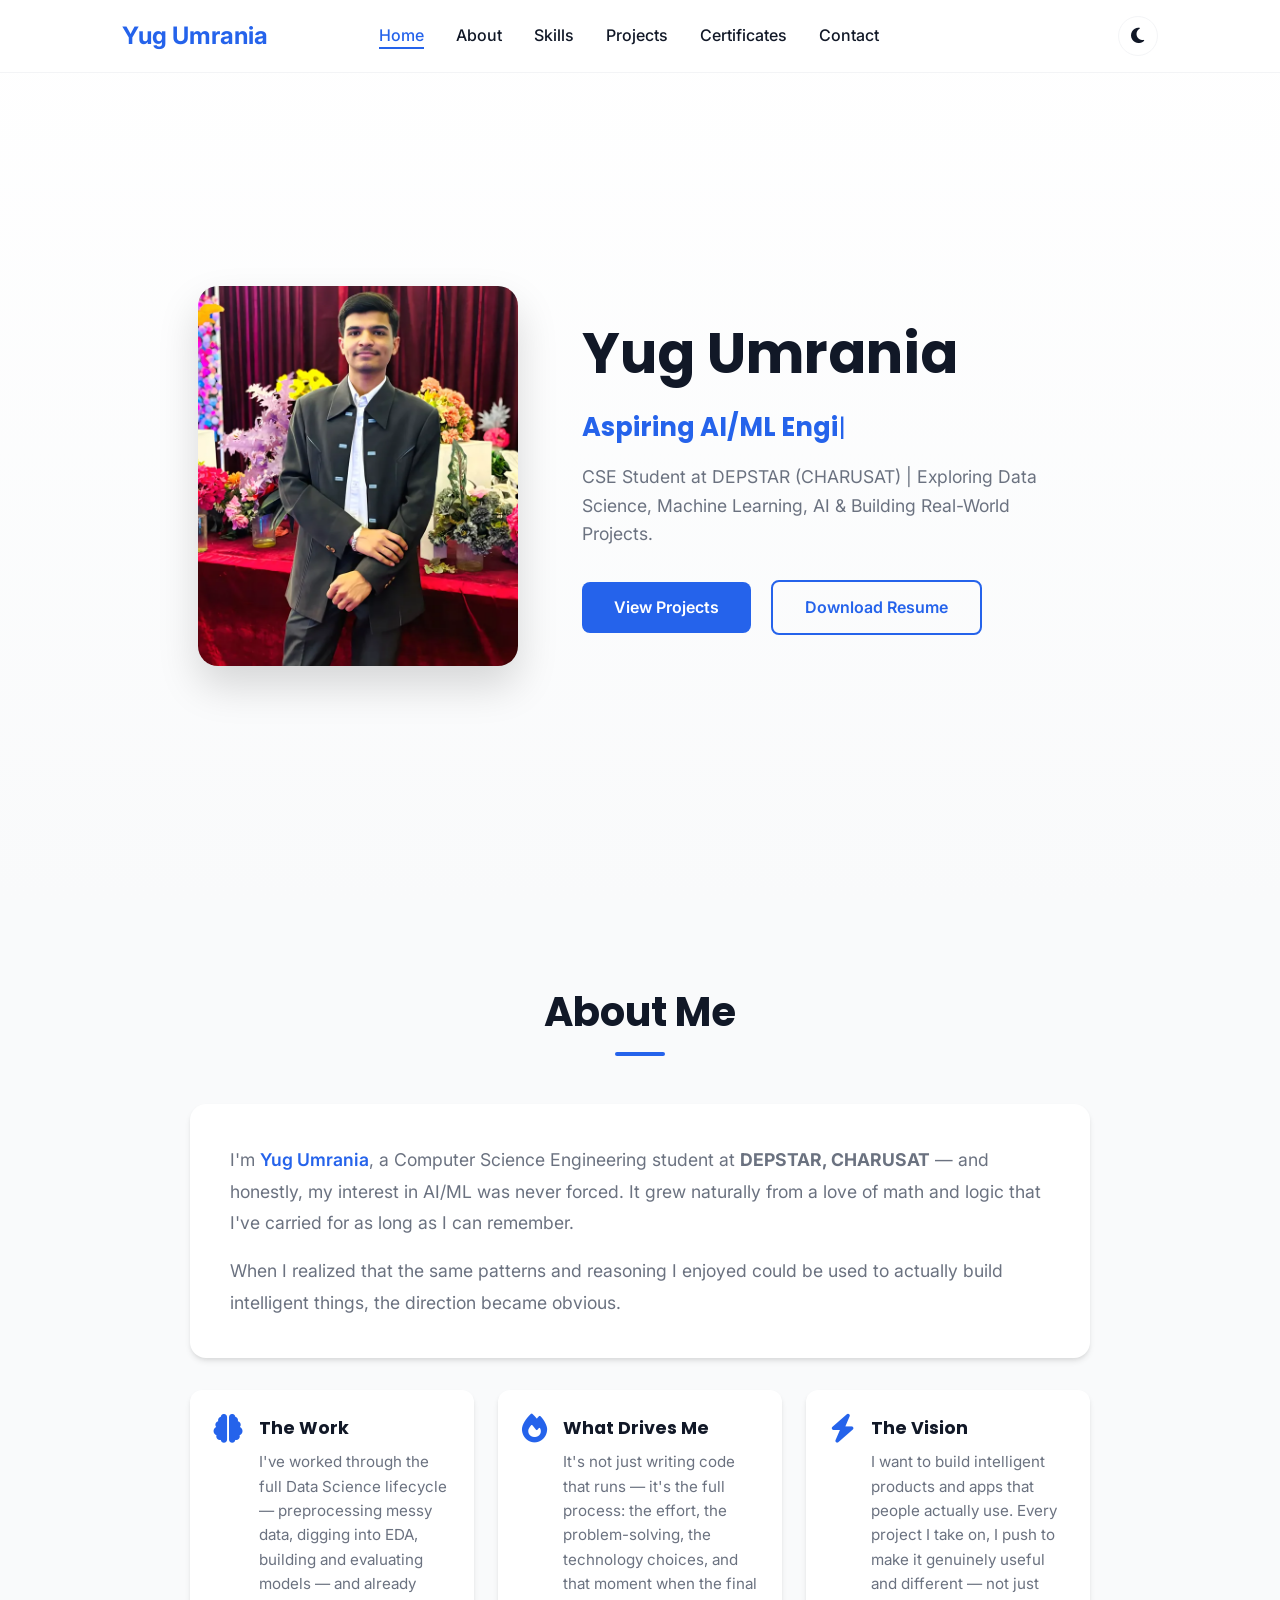
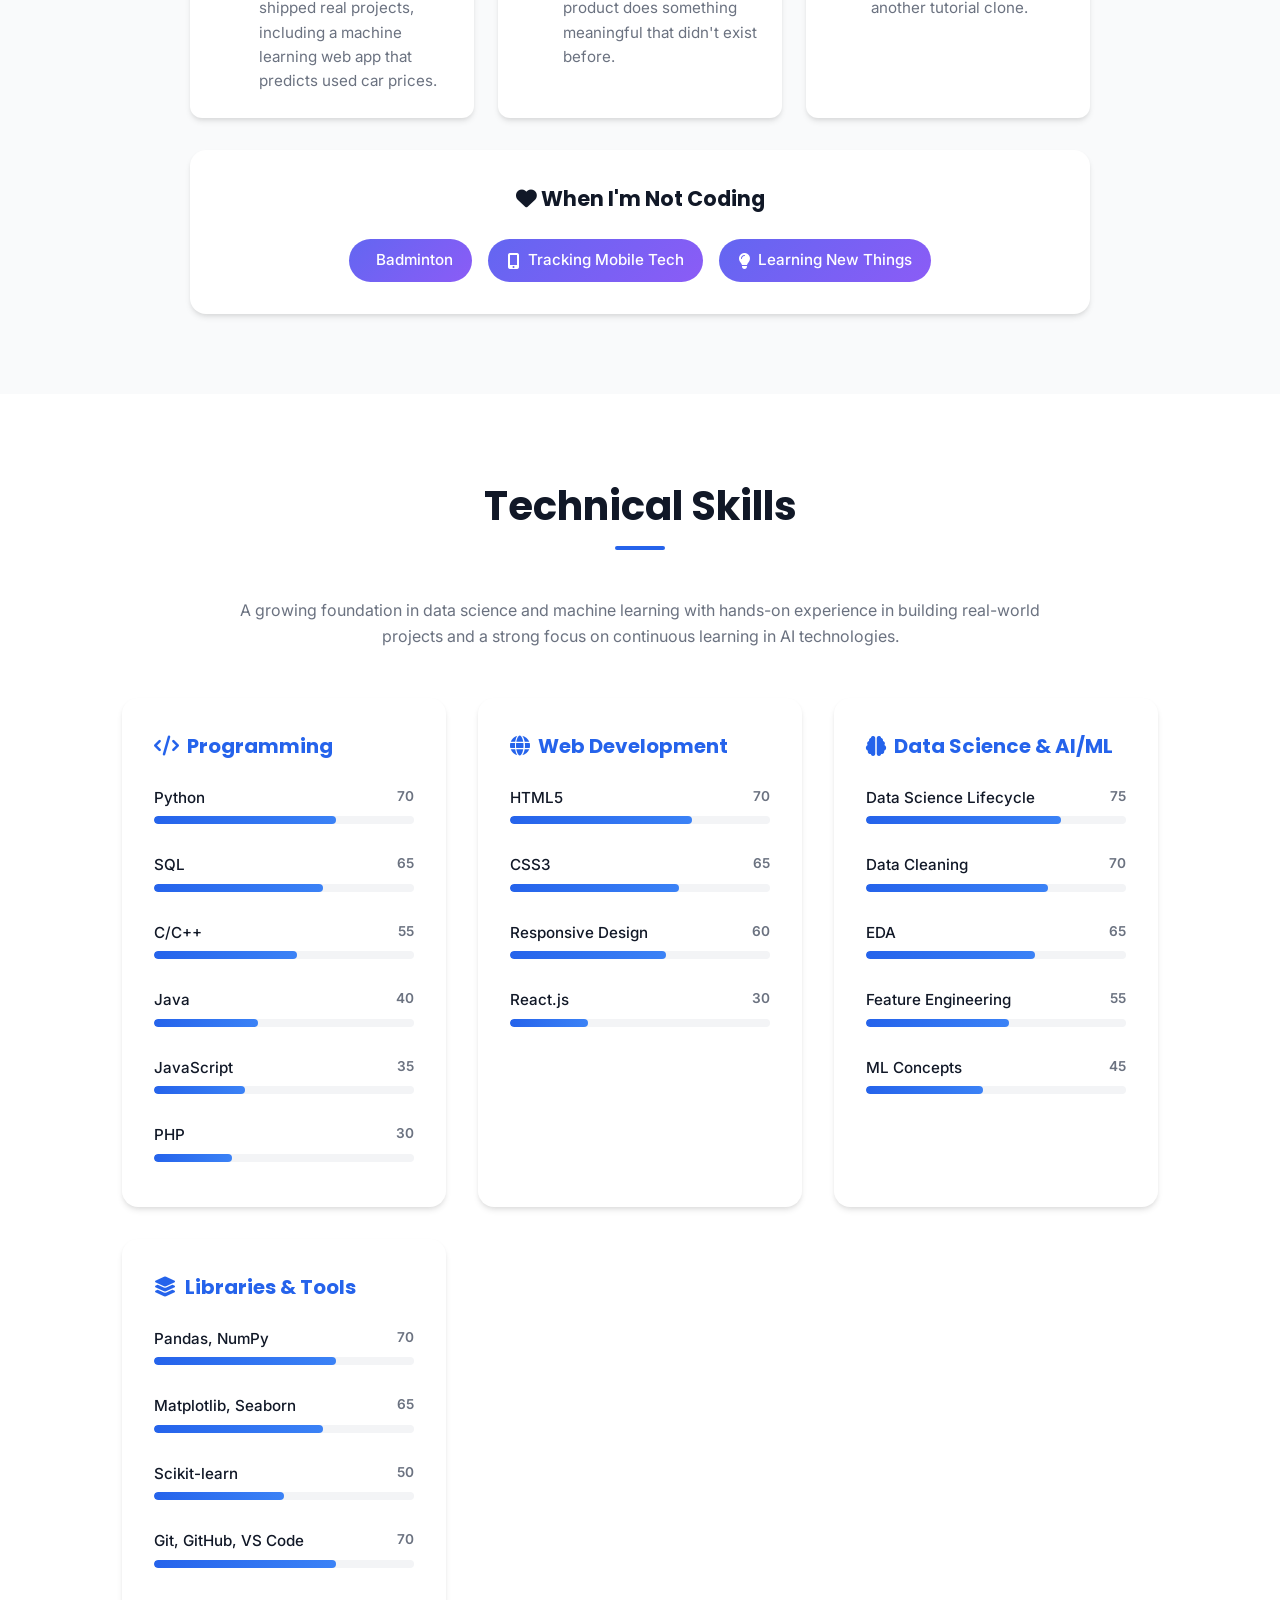
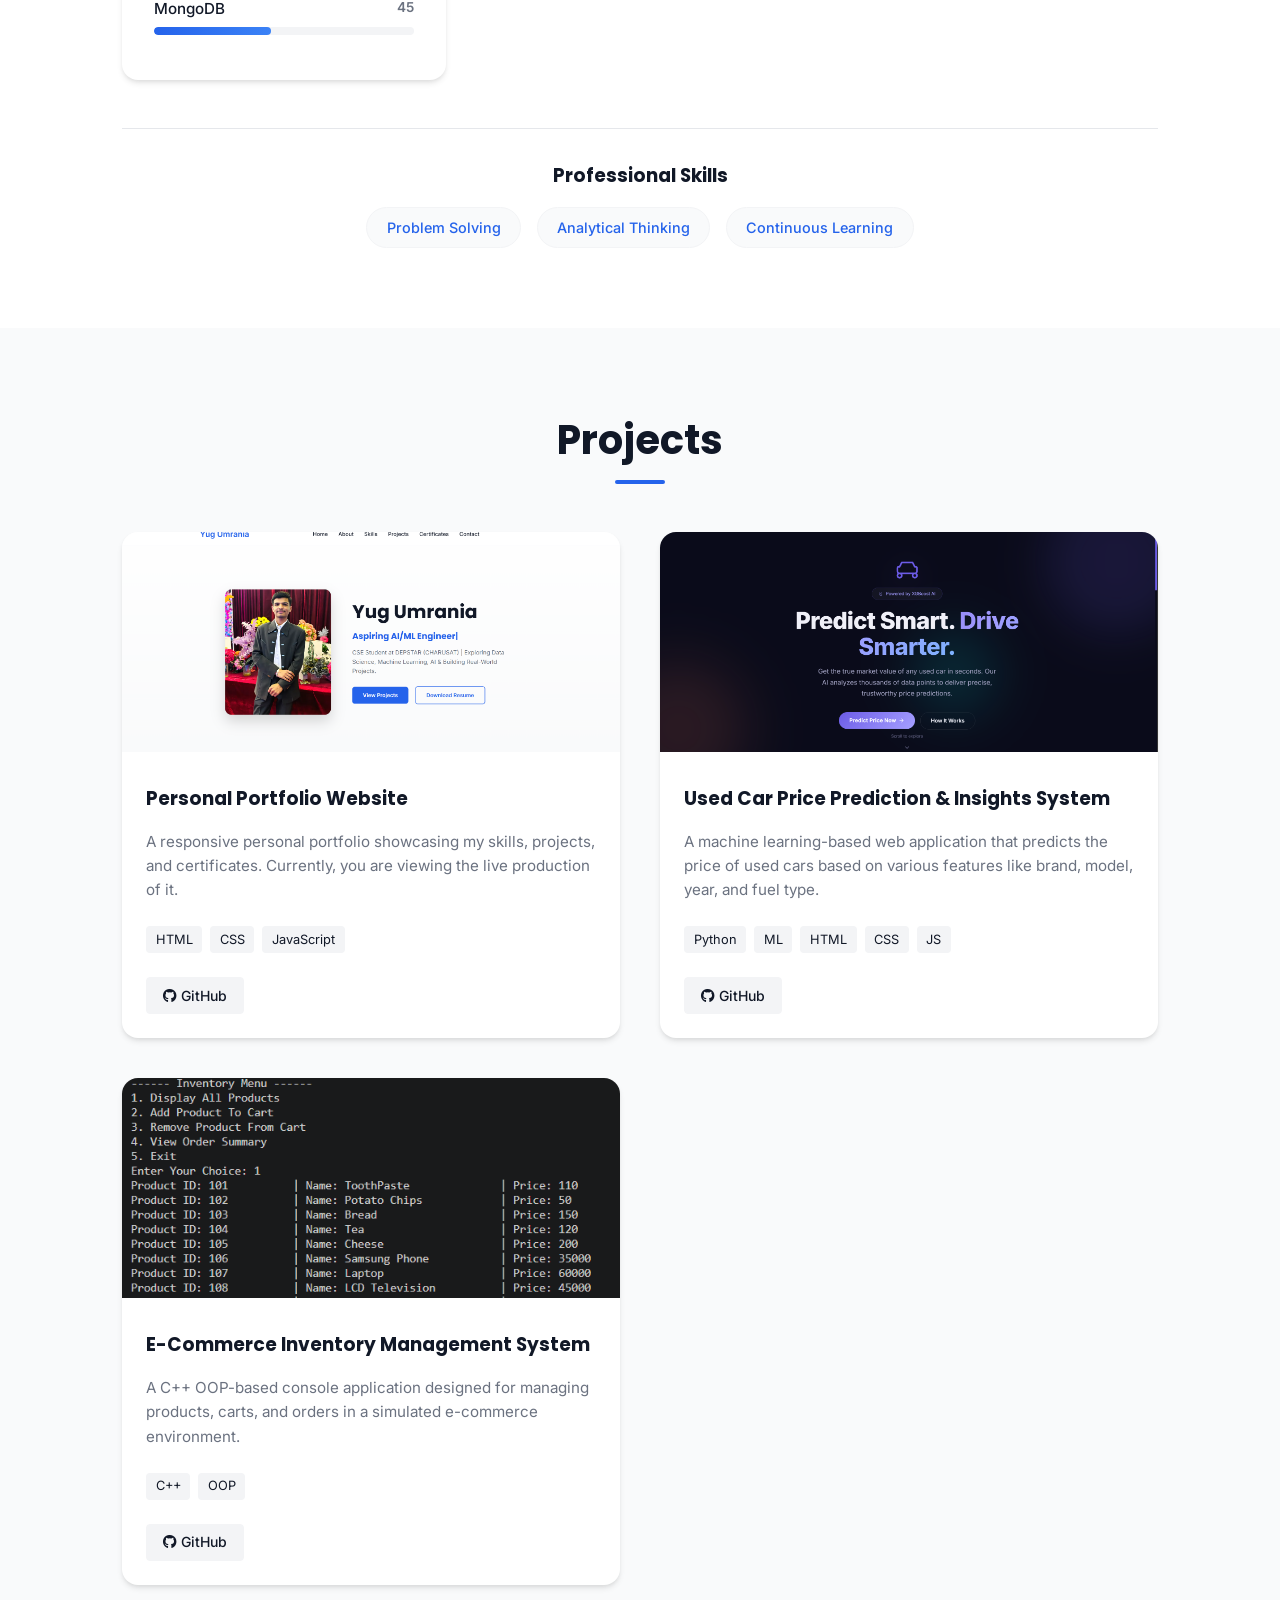
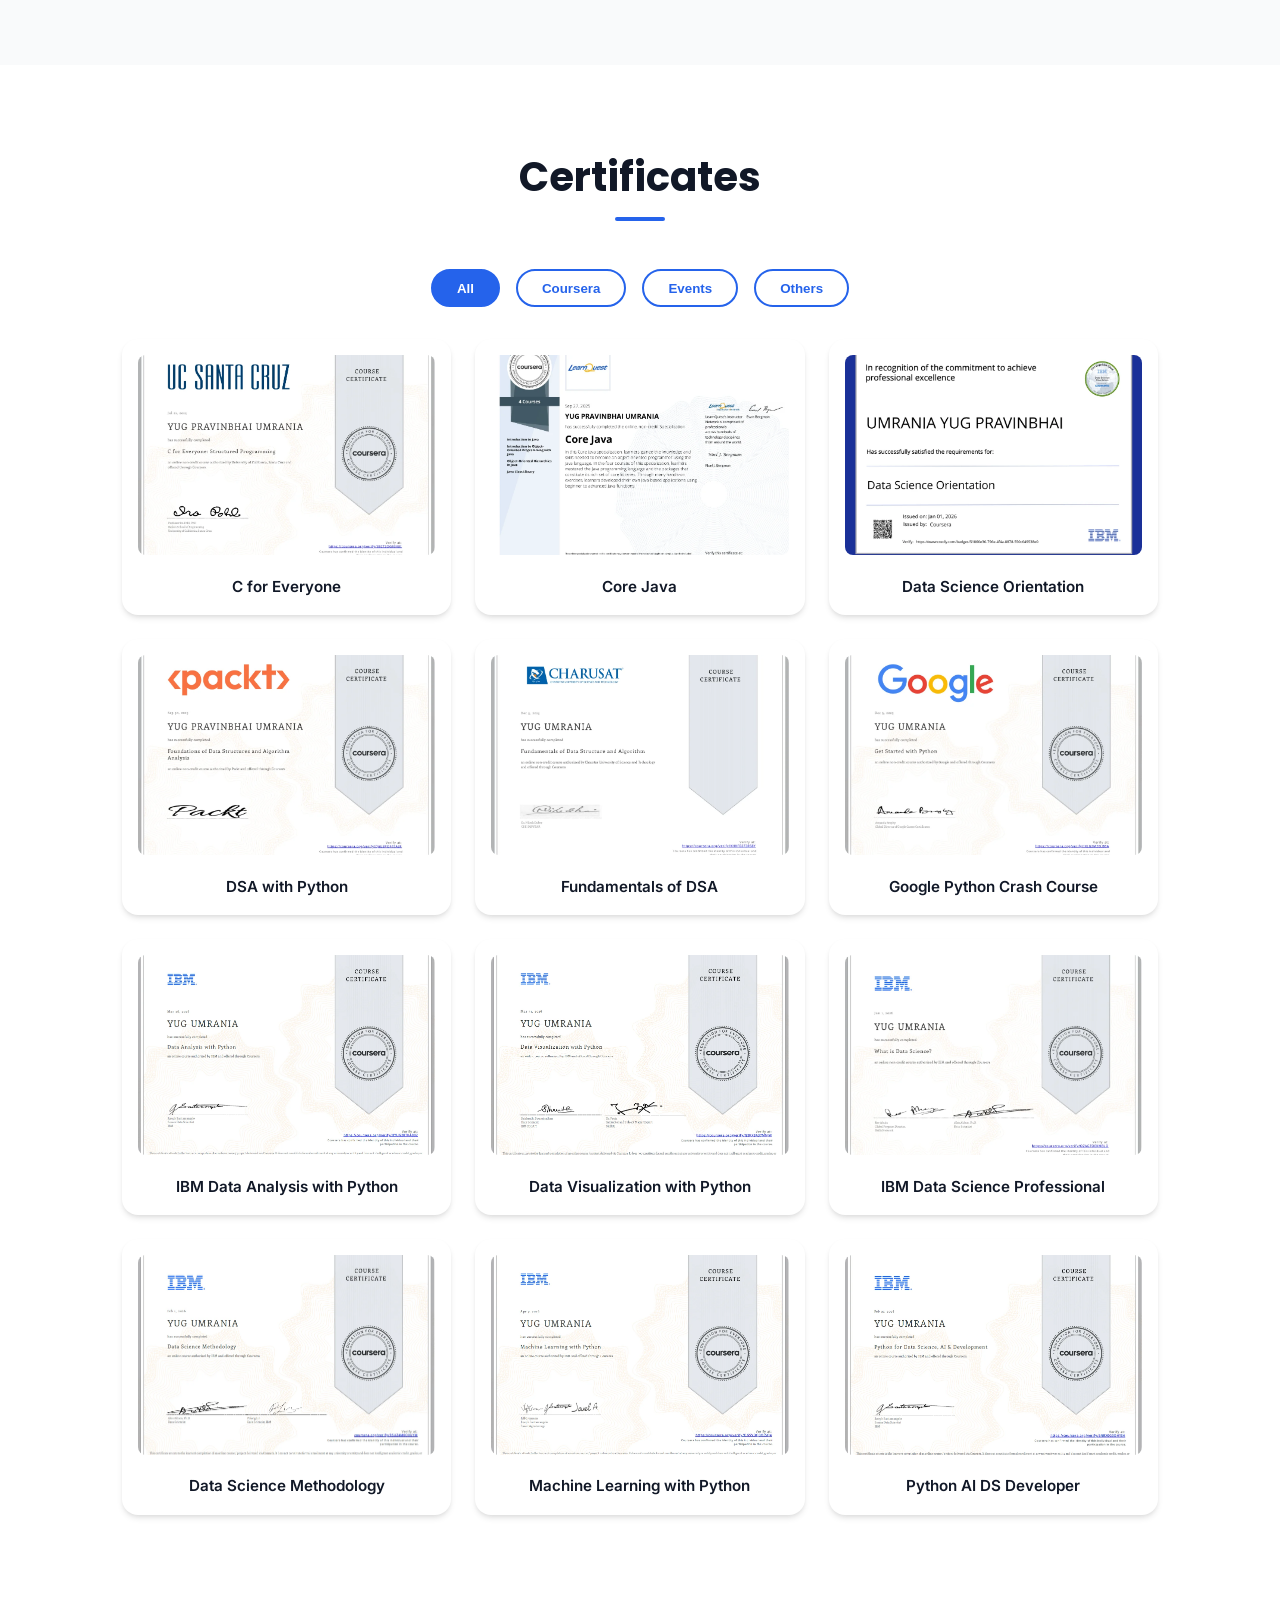
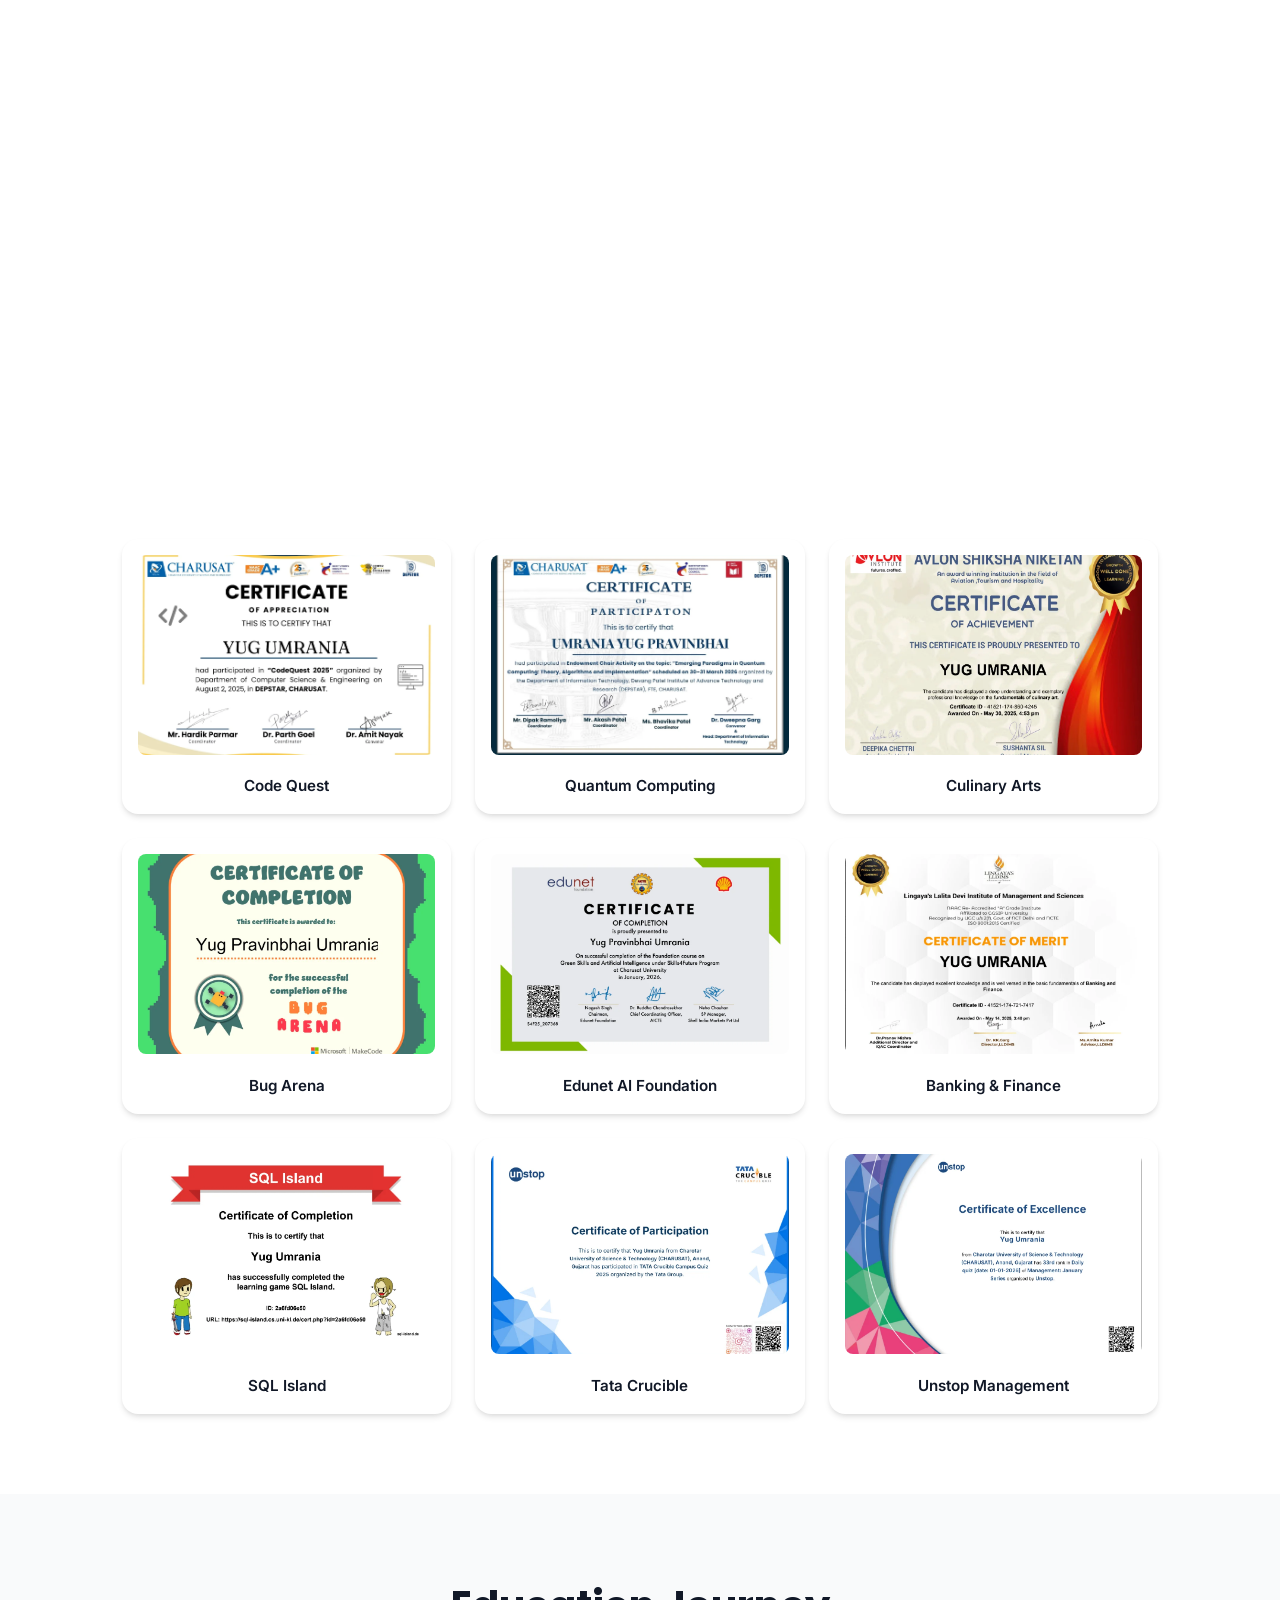
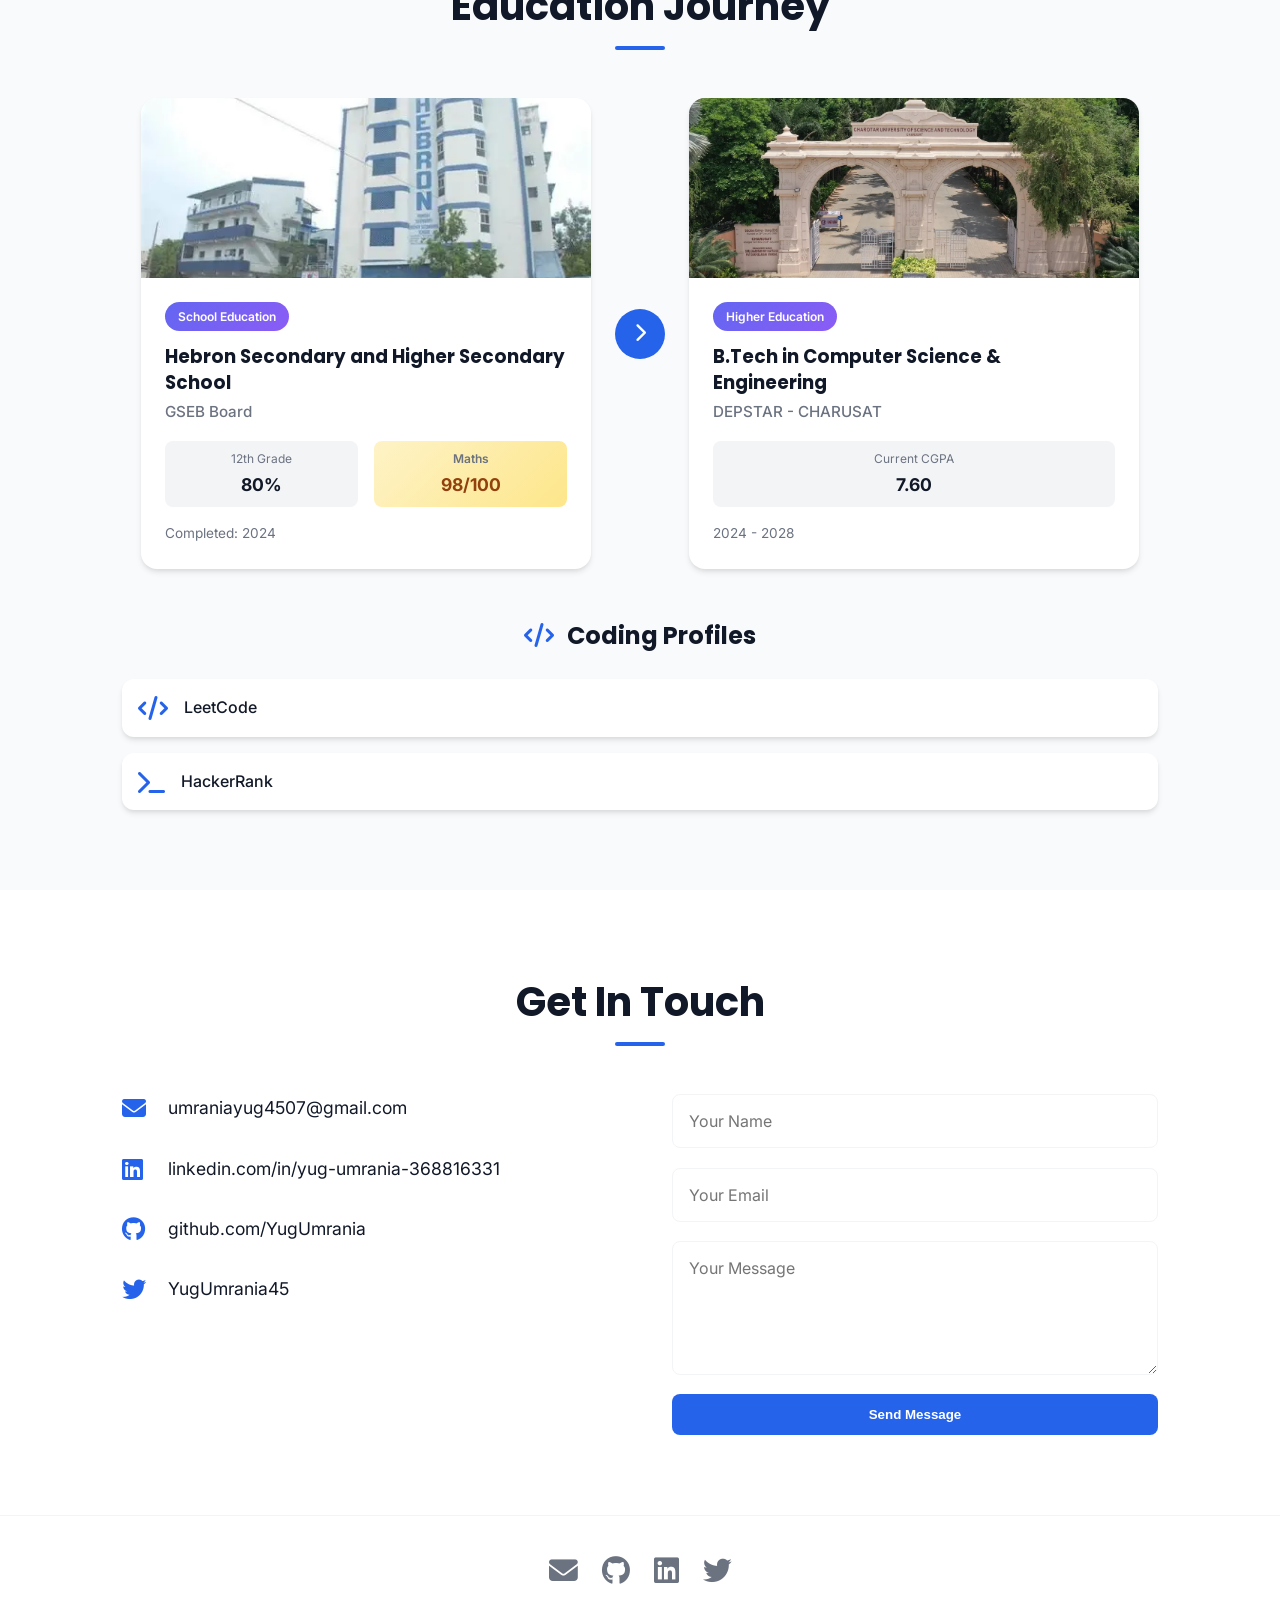
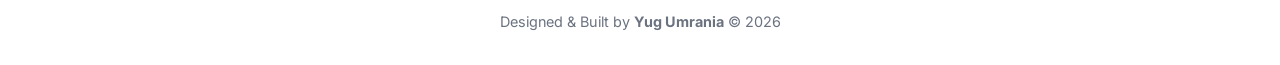
==== commit 4742eed0: "Remove admin panel code completely" ====
--- a/portfolio/index.html
+++ b/portfolio/index.html
@@ -646,16 +646,6 @@
                         <button type="button" class="btn btn-secondary" onclick="resetForm()">Send Another
                             Message</button>
                     </div>
-                </div>
-
-                <div class="admin-panel" id="adminPanel" style="display: none;">
-                    <div class="admin-header">
-                        <h3><i class="fas fa-users"></i> Connected With Me</h3>
-                        <button class="btn btn-secondary" onclick="closeAdmin()">Close</button>
-                    </div>
-                    <div class="admin-content" id="adminContent"></div>
-                    <button class="btn btn-primary" onclick="clearContacts()" style="margin-top: 1rem;">Clear All
-                        Contacts</button>
                 </div>
             </div>
         </div>
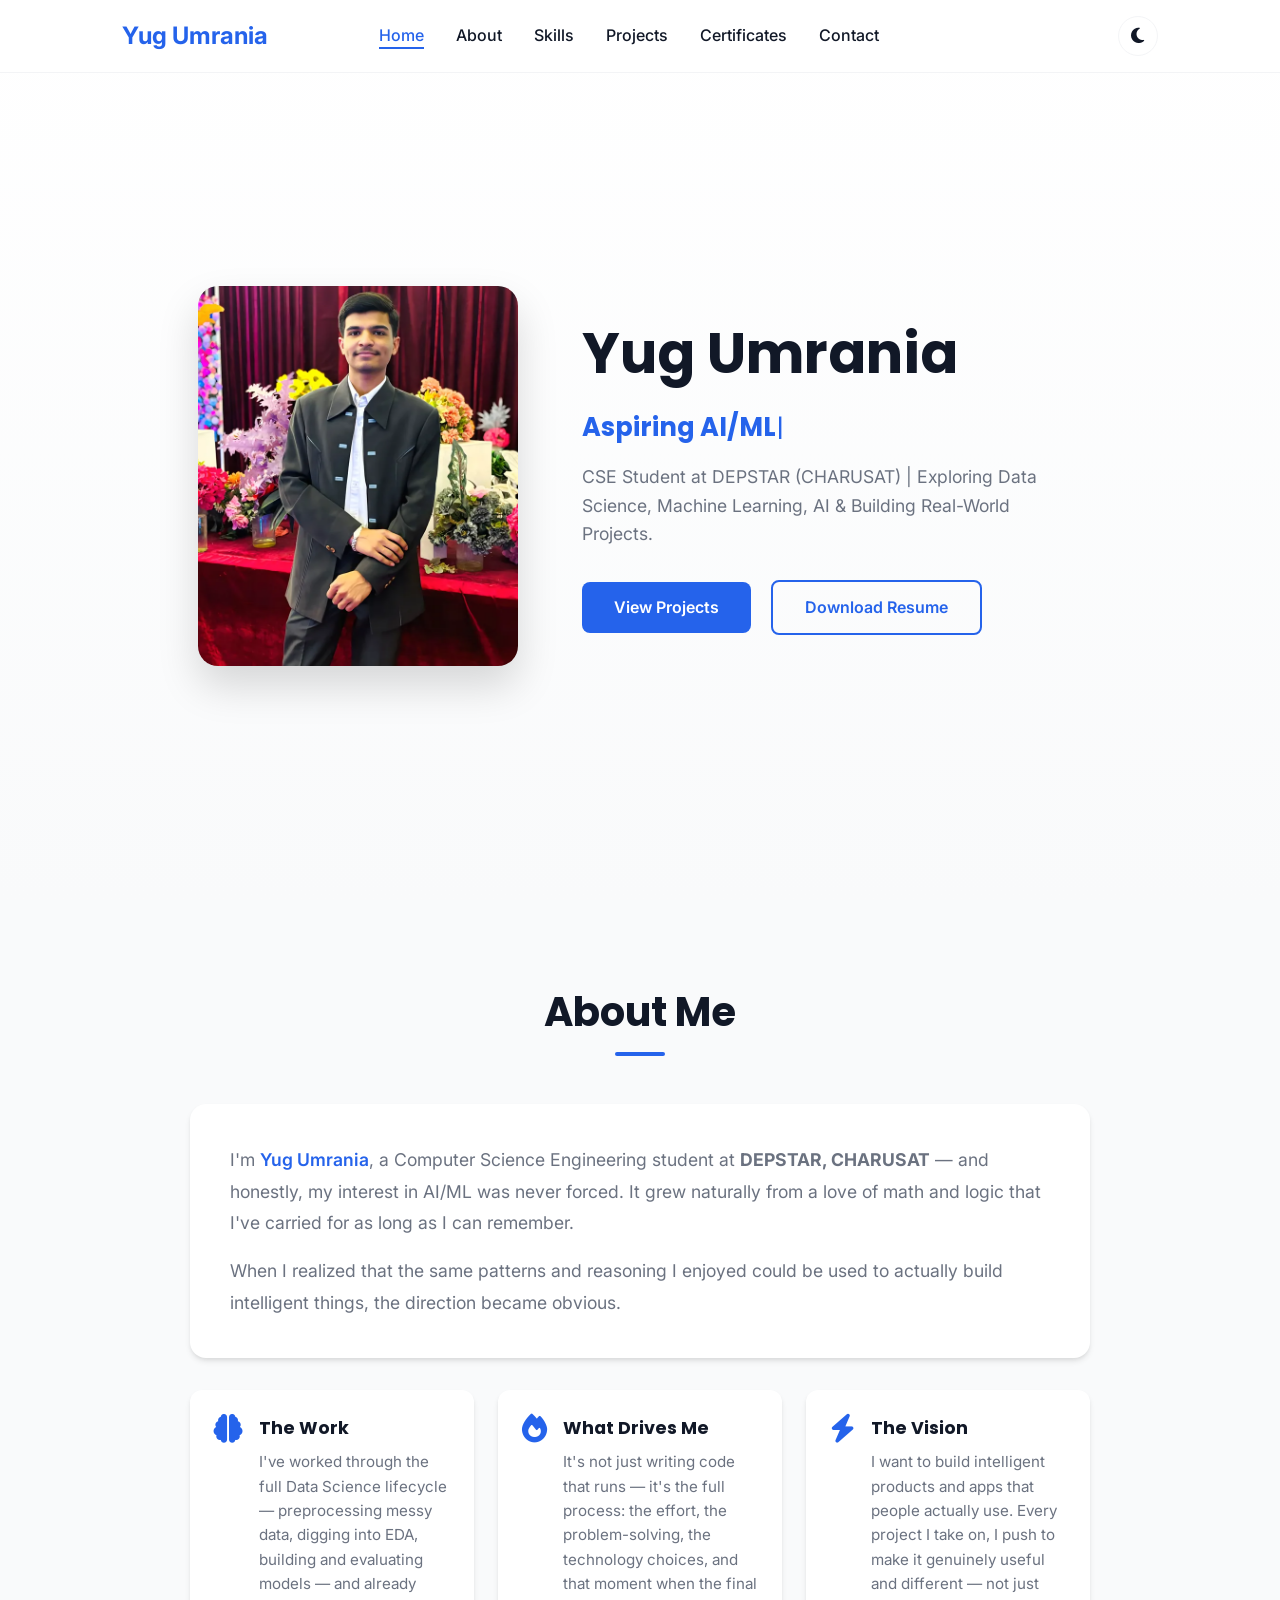
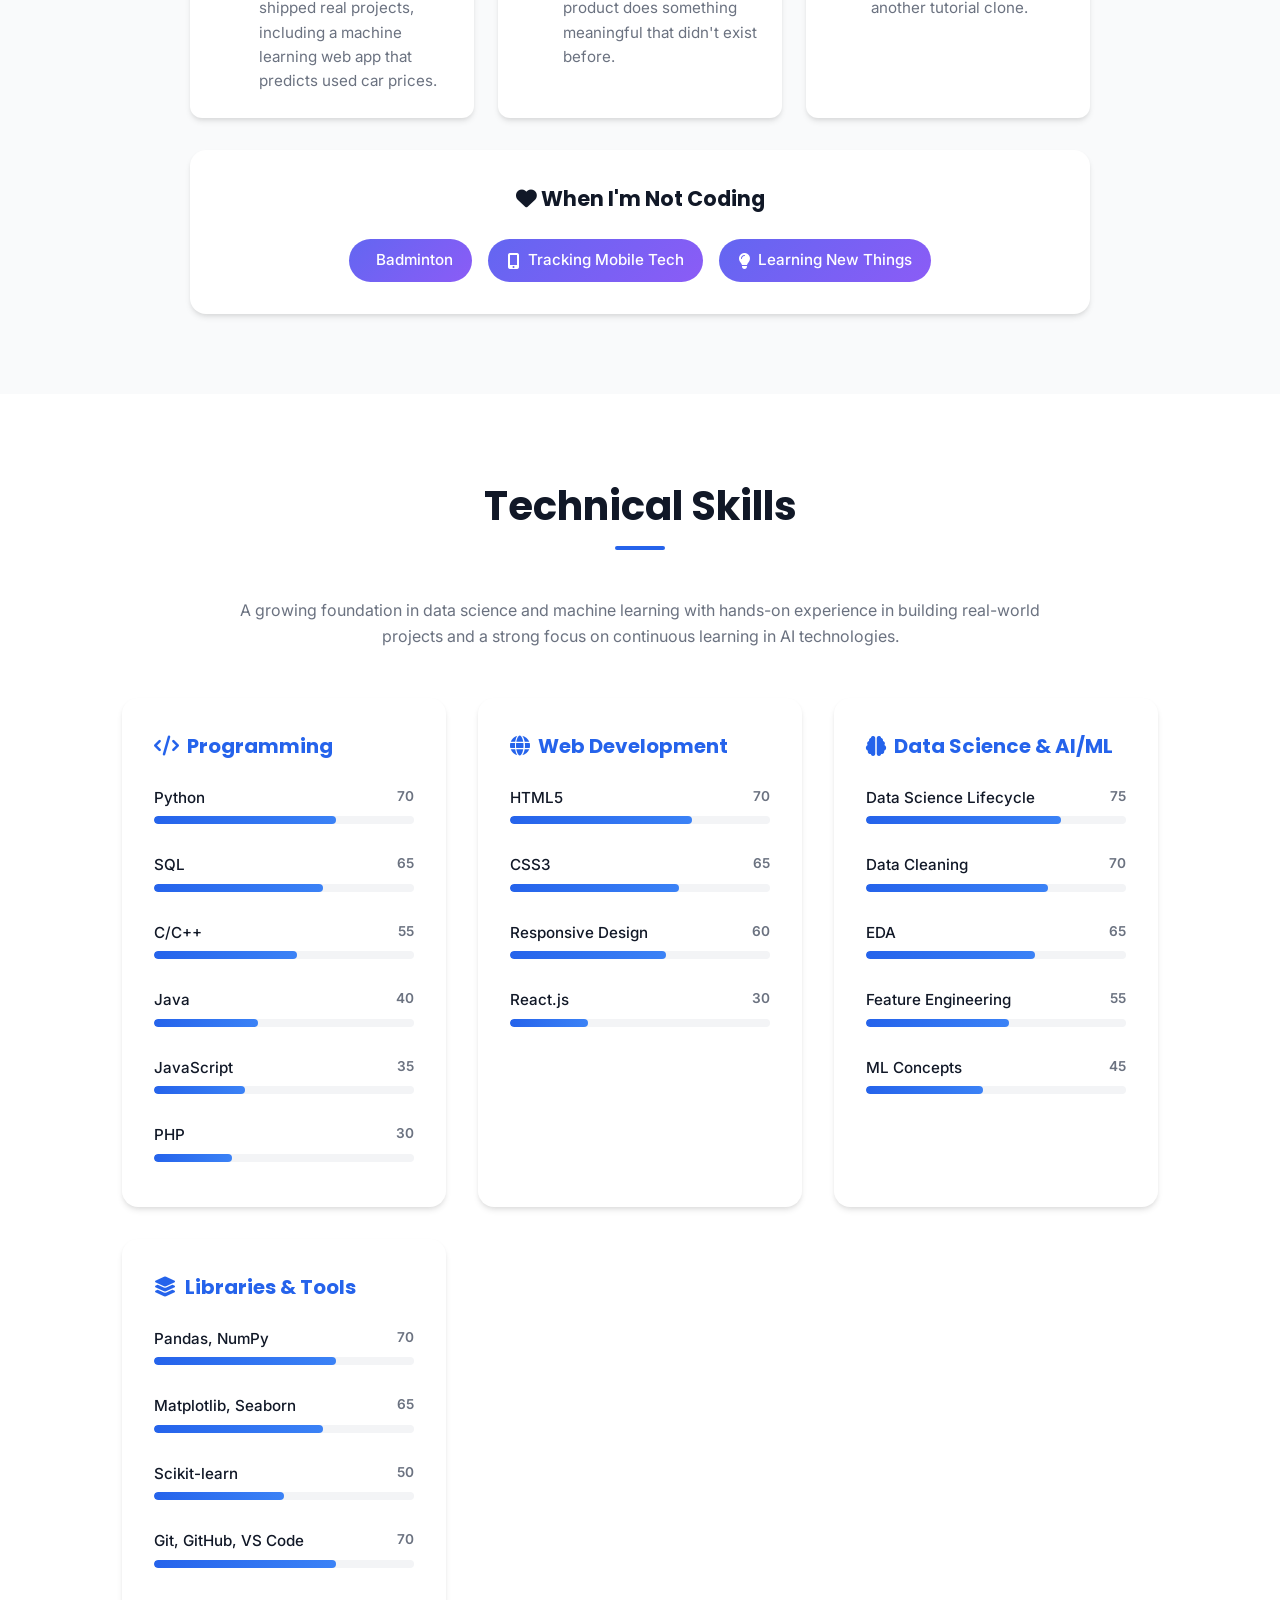
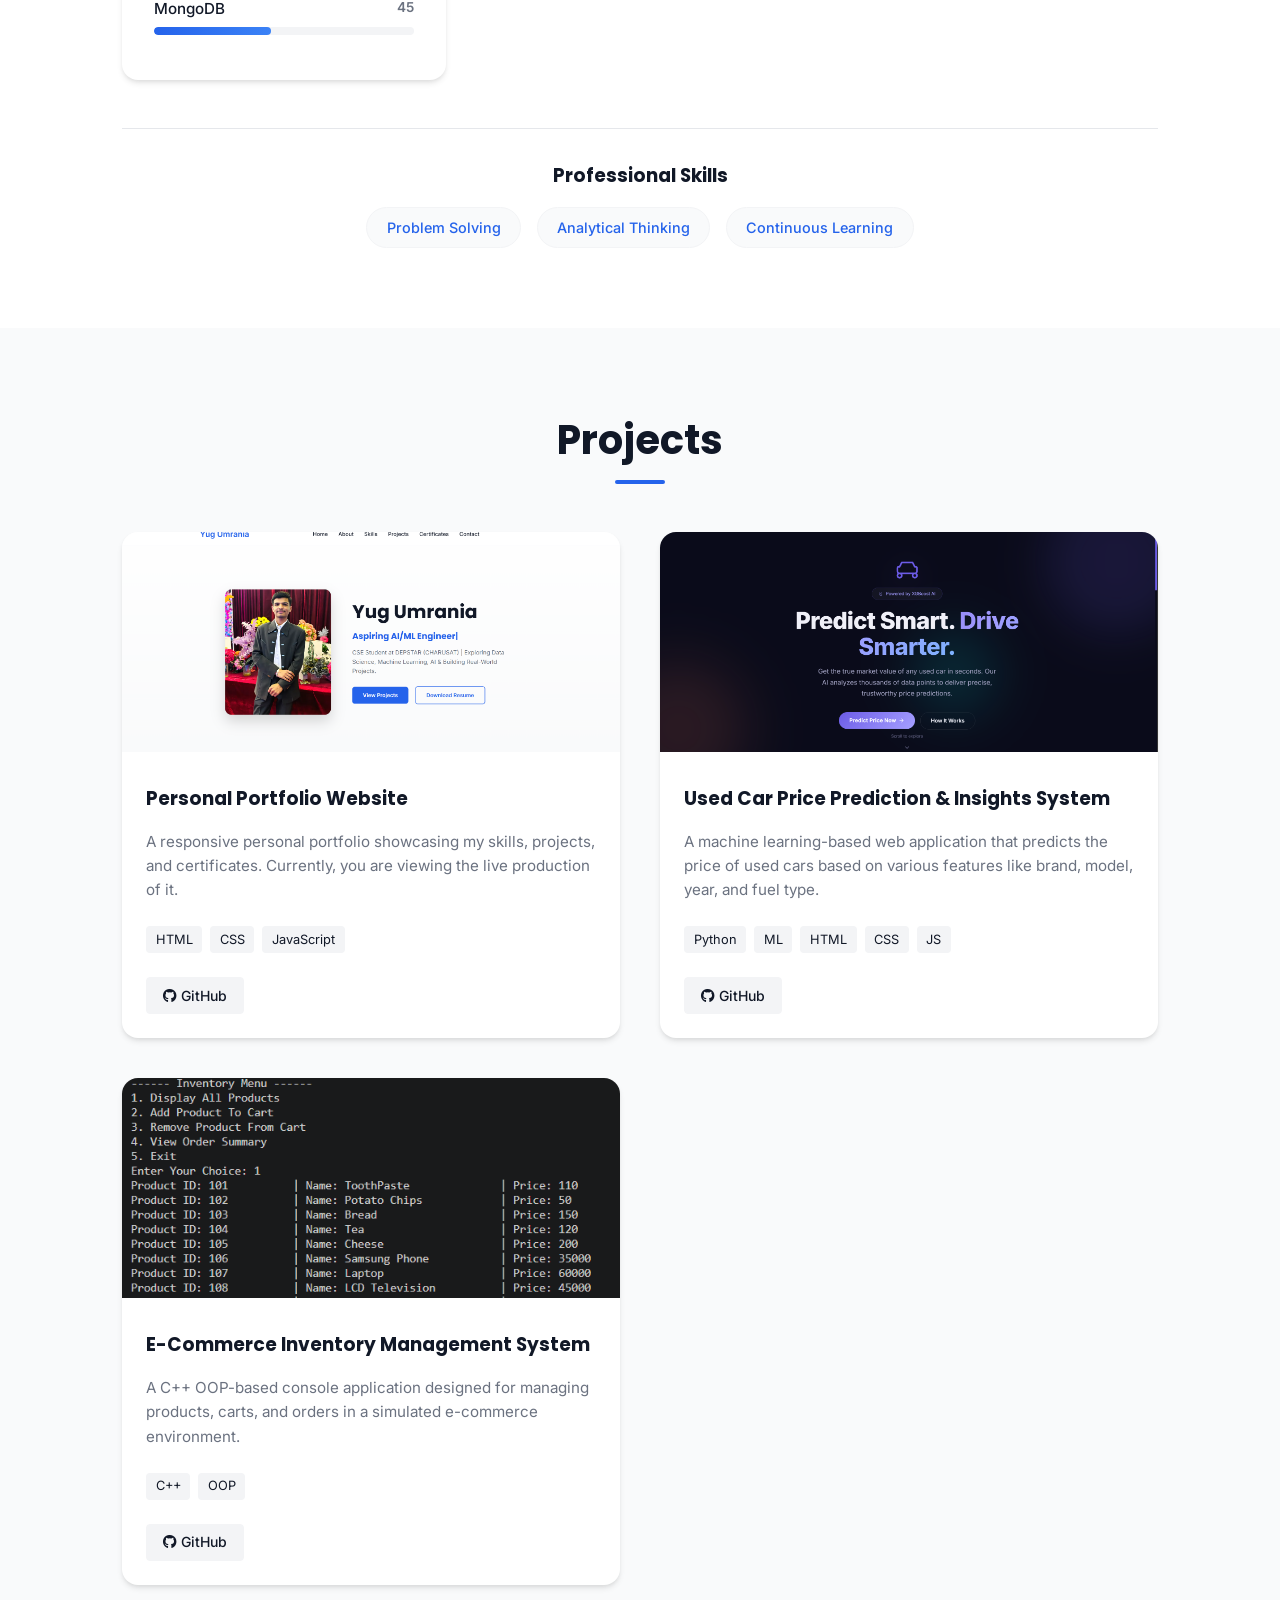
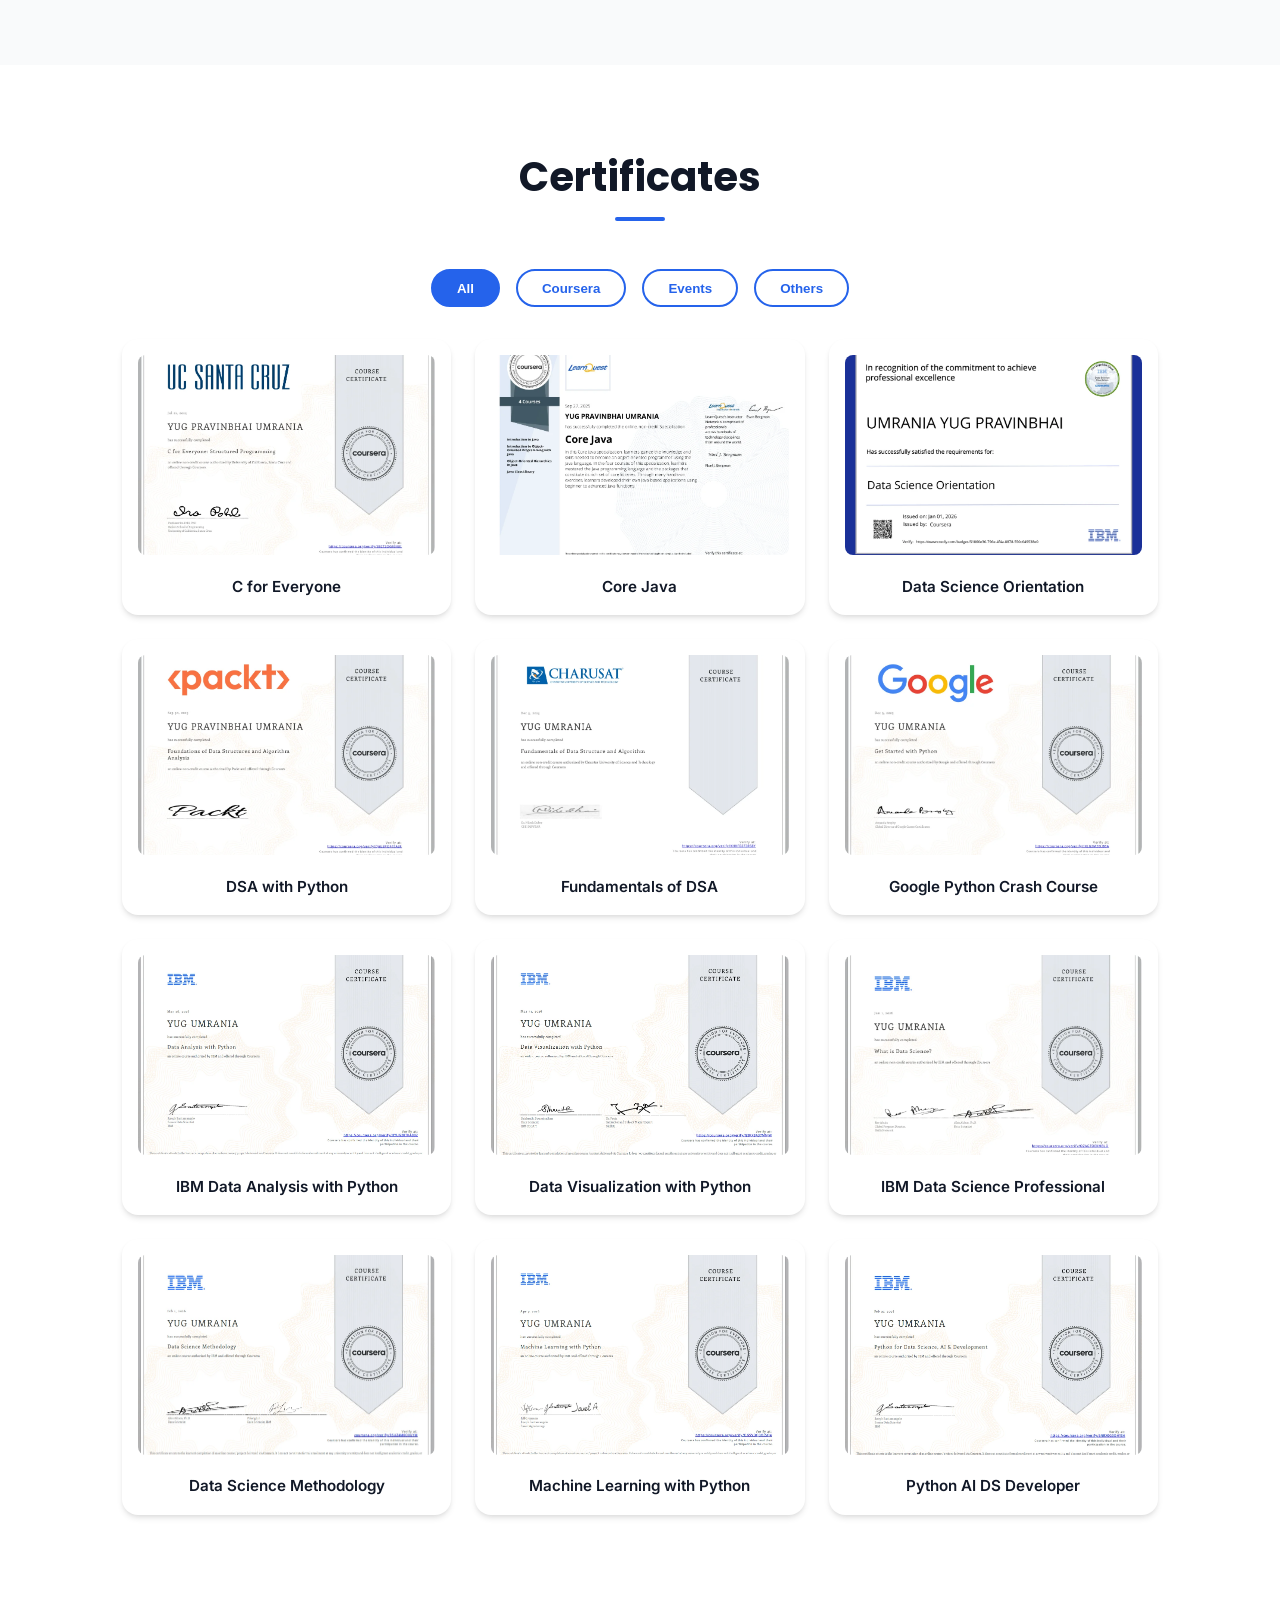
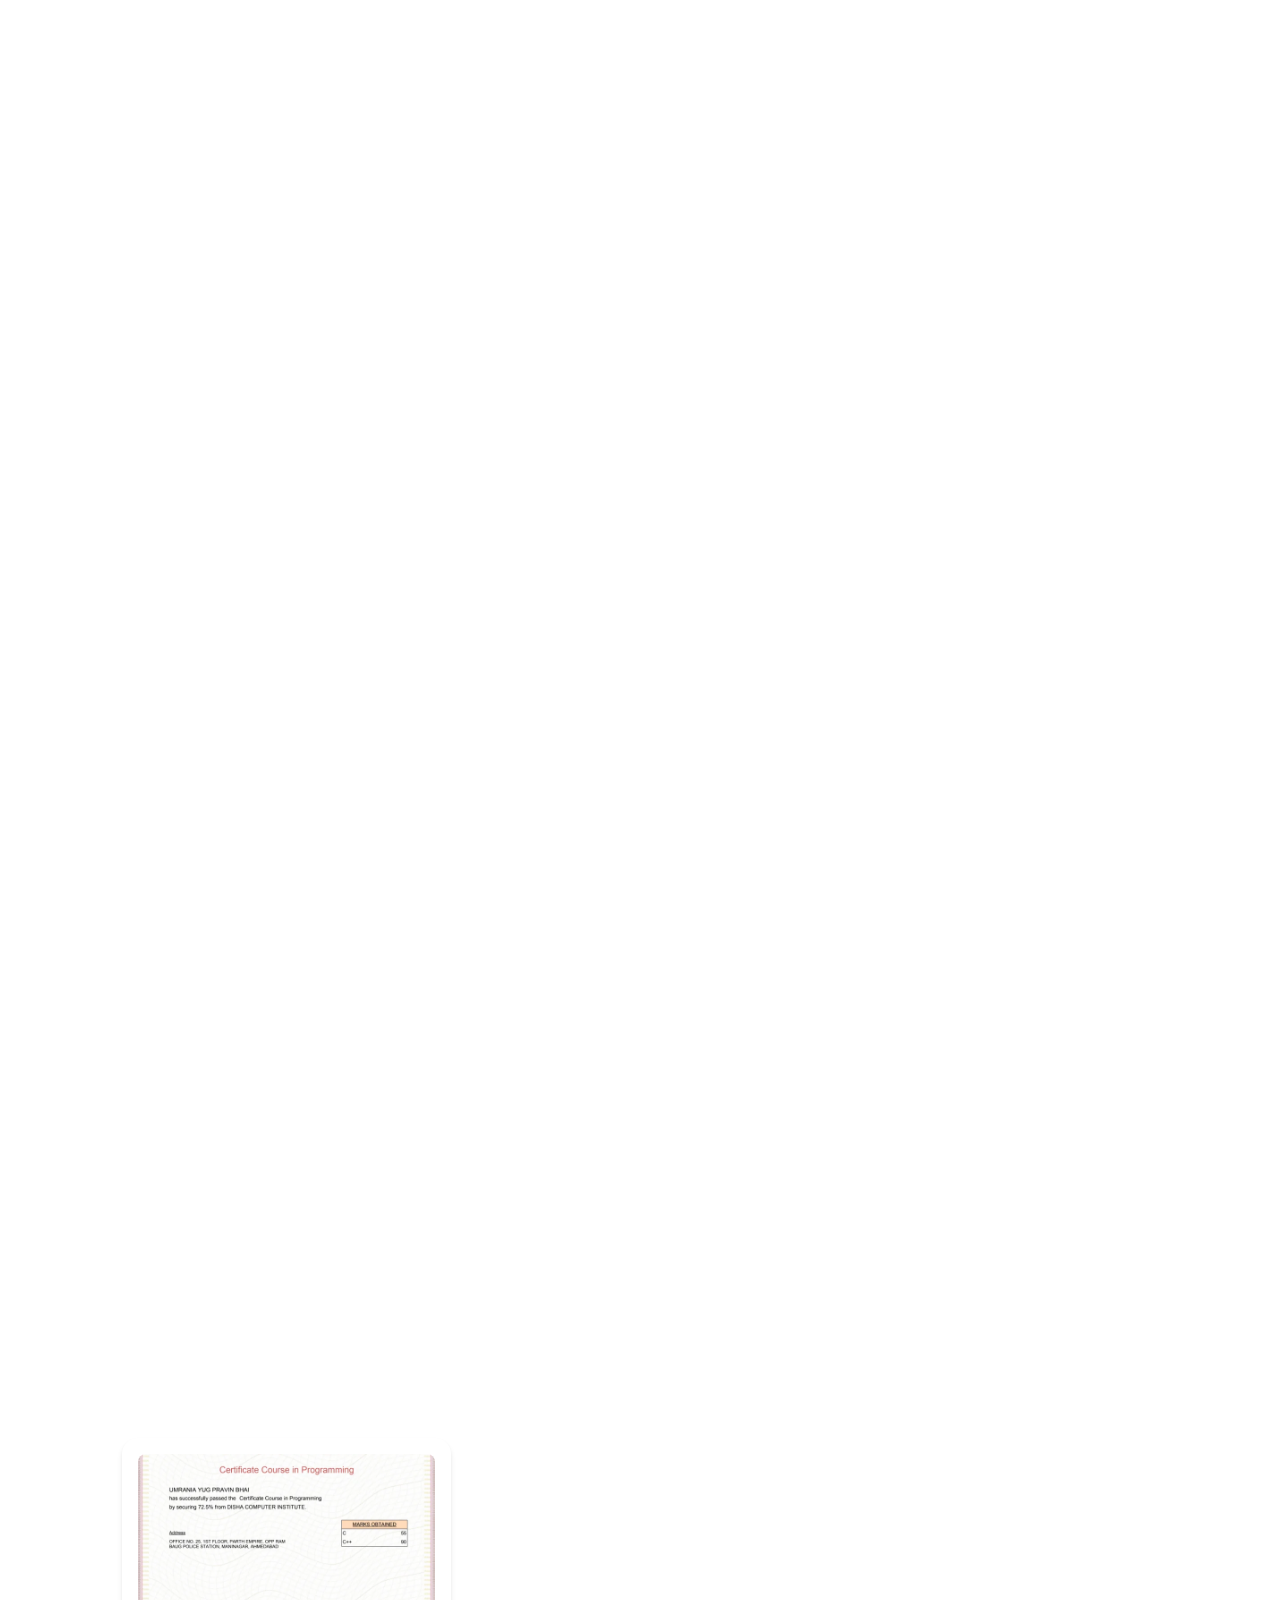
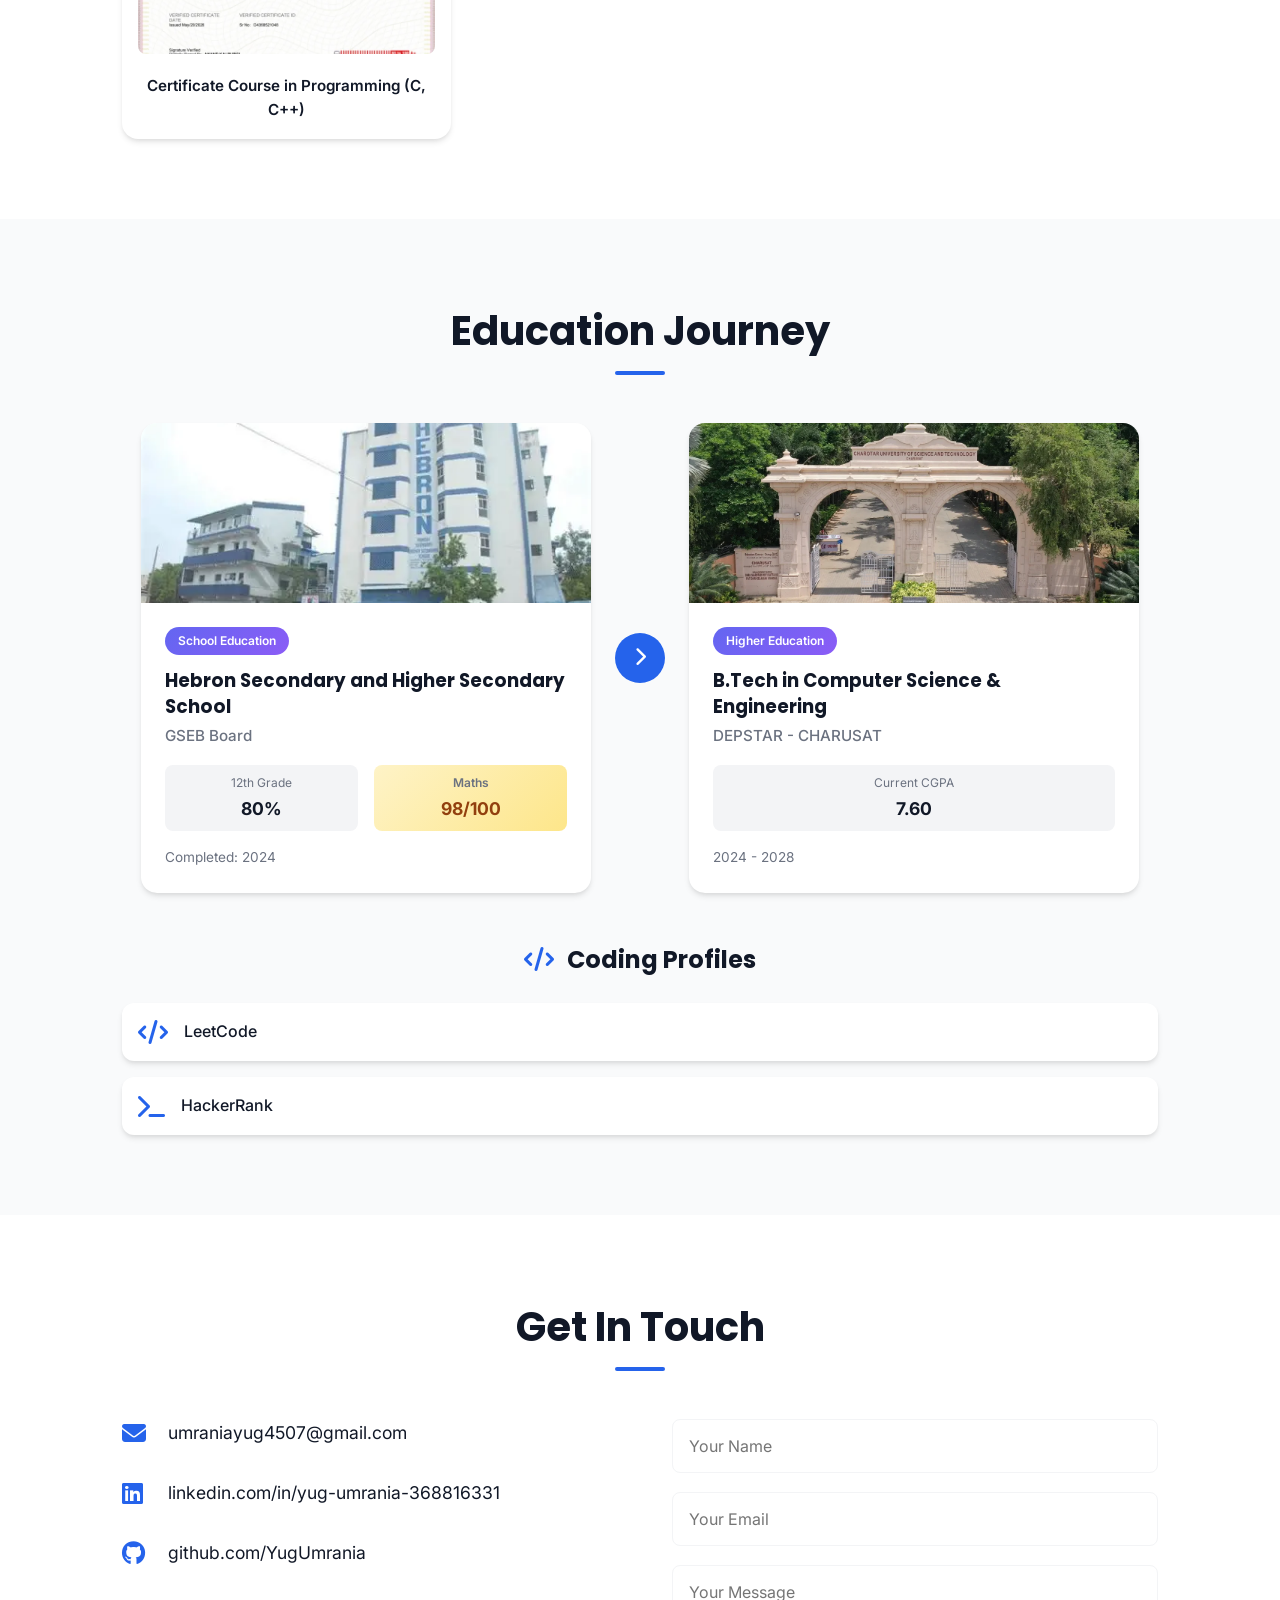
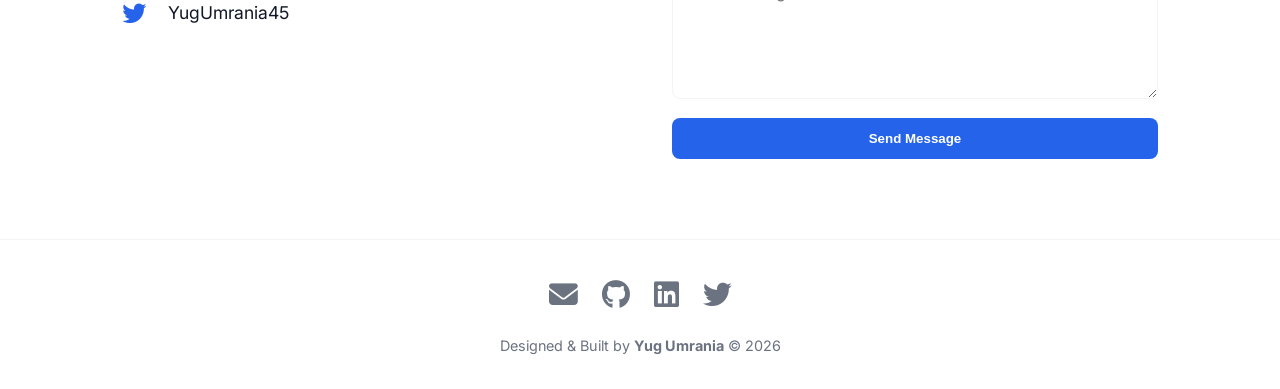
==== commit 73c4ae4a: "Add Certificate Course in Programming (C, C++) certificate" ====
--- a/portfolio/index.html
+++ b/portfolio/index.html
@@ -529,6 +529,11 @@
                     <img src="assets/images/certificates/Others Certificate/Unstop_management.png.webp" loading="lazy"
                         alt="Unstop Management" onclick="openLightbox(this)">
                     <div class="cert-name">Unstop Management</div>
+                </div>
+                <div class="cert-card" data-category="others">
+                    <img src="assets/images/certificates/Others Certificate/Screenshot 2026-05-23 140424.png.webp" loading="lazy"
+                        alt="Certificate Course in Programming (C, C++)" onclick="openLightbox(this)">
+                    <div class="cert-name">Certificate Course in Programming (C, C++)</div>
                 </div>
             </div>
         </div>
--- a/portfolio/css/style.css
+++ b/portfolio/css/style.css
@@ -938,77 +938,6 @@
         opacity: 1;
         transform: translateY(0);
     }
-}
-
-.admin-panel {
-    position: fixed;
-    top: 0;
-    left: 0;
-    width: 100%;
-    height: 100%;
-    background: rgba(0, 0, 0, 0.9);
-    z-index: 9999;
-    padding: 2rem;
-    overflow-y: auto;
-}
-
-.admin-header {
-    display: flex;
-    justify-content: space-between;
-    align-items: center;
-    margin-bottom: 2rem;
-    padding-bottom: 1rem;
-    border-bottom: 1px solid #374151;
-}
-
-.admin-header h3 {
-    color: #fff;
-    font-size: 1.5rem;
-}
-
-.admin-content {
-    display: grid;
-    gap: 1rem;
-}
-
-.contact-entry {
-    background: #1f2937;
-    padding: 1.5rem;
-    border-radius: 0.5rem;
-    display: flex;
-    gap: 1rem;
-}
-
-.contact-number {
-    background: #2563eb;
-    color: #fff;
-    width: 40px;
-    height: 40px;
-    border-radius: 50%;
-    display: flex;
-    align-items: center;
-    justify-content: center;
-    font-weight: bold;
-    flex-shrink: 0;
-}
-
-.contact-details {
-    flex: 1;
-}
-
-.contact-details p {
-    color: #d1d5db;
-    margin-bottom: 0.3rem;
-}
-
-.contact-details strong {
-    color: #fff;
-}
-
-.contact-time {
-    font-size: 0.85rem;
-    color: #6b7280 !important;
-    margin-top: 0.5rem !important;
 }
 
 /* Footer */
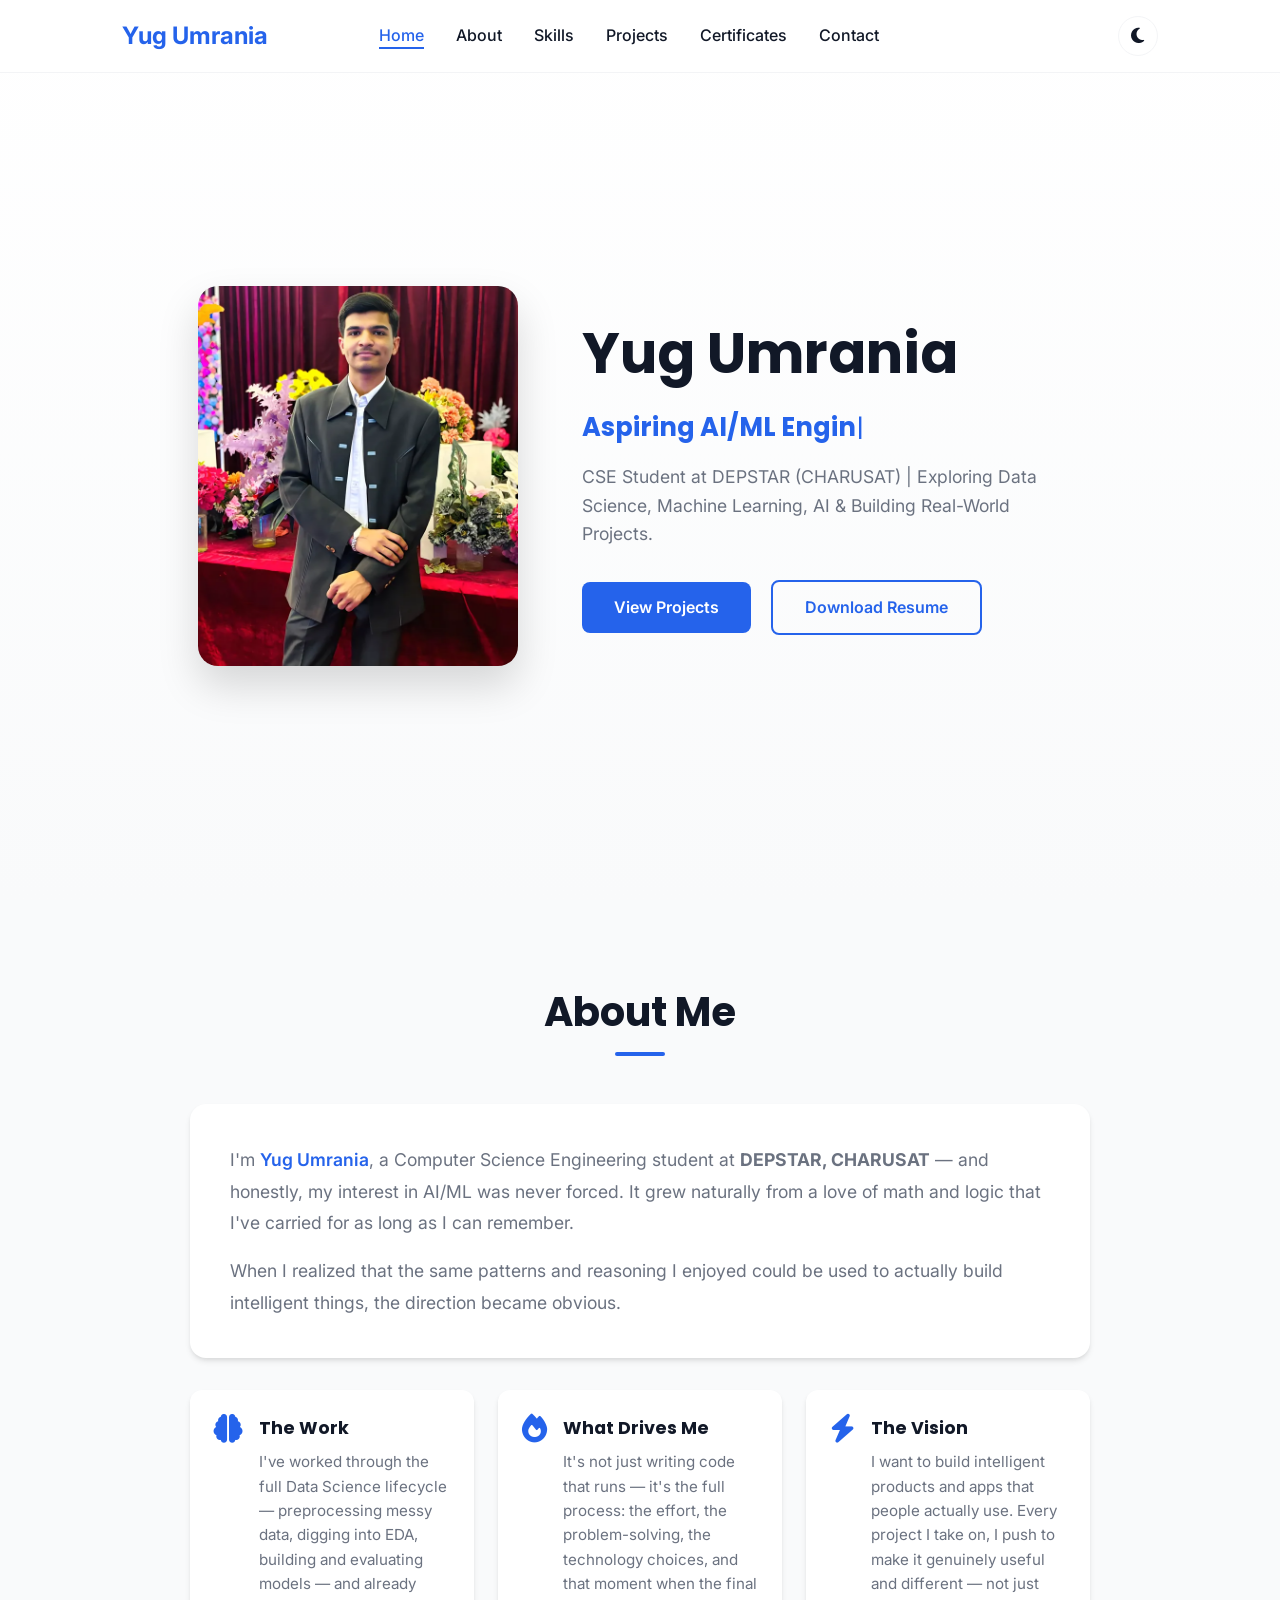
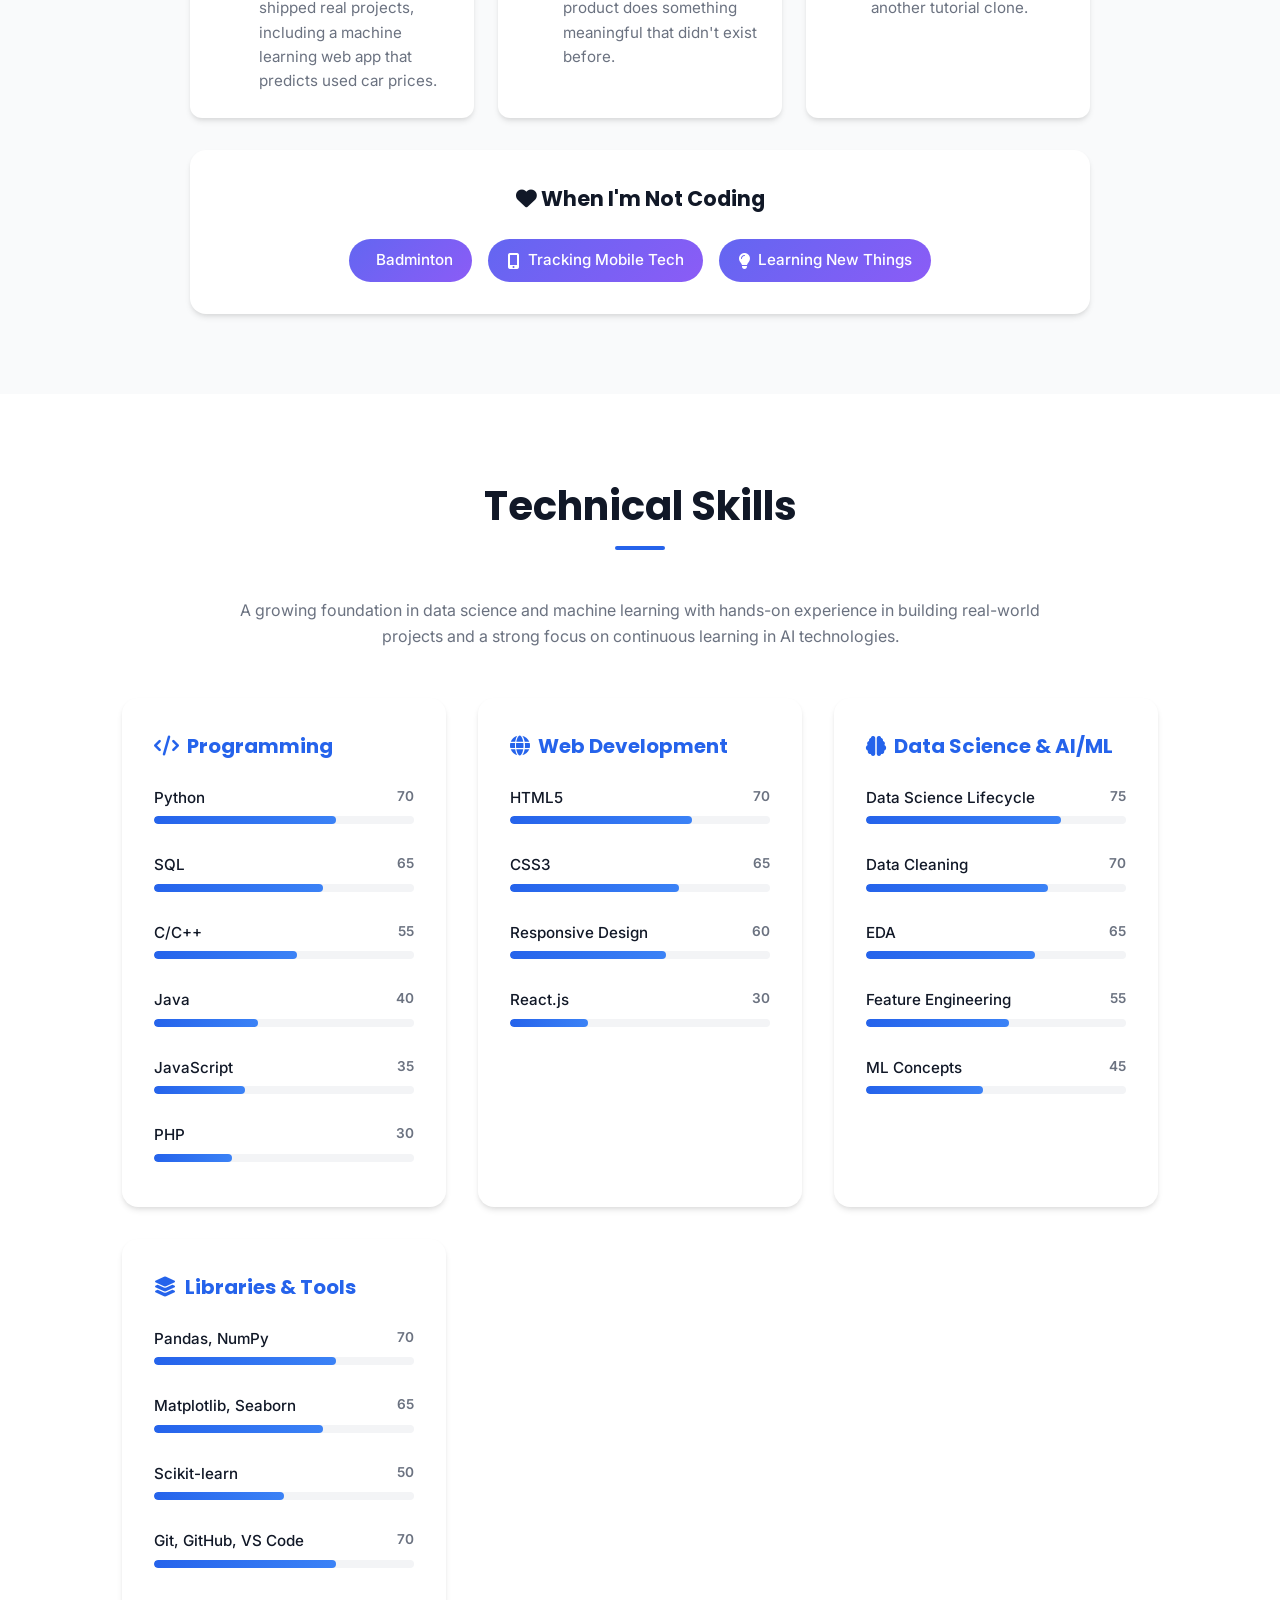
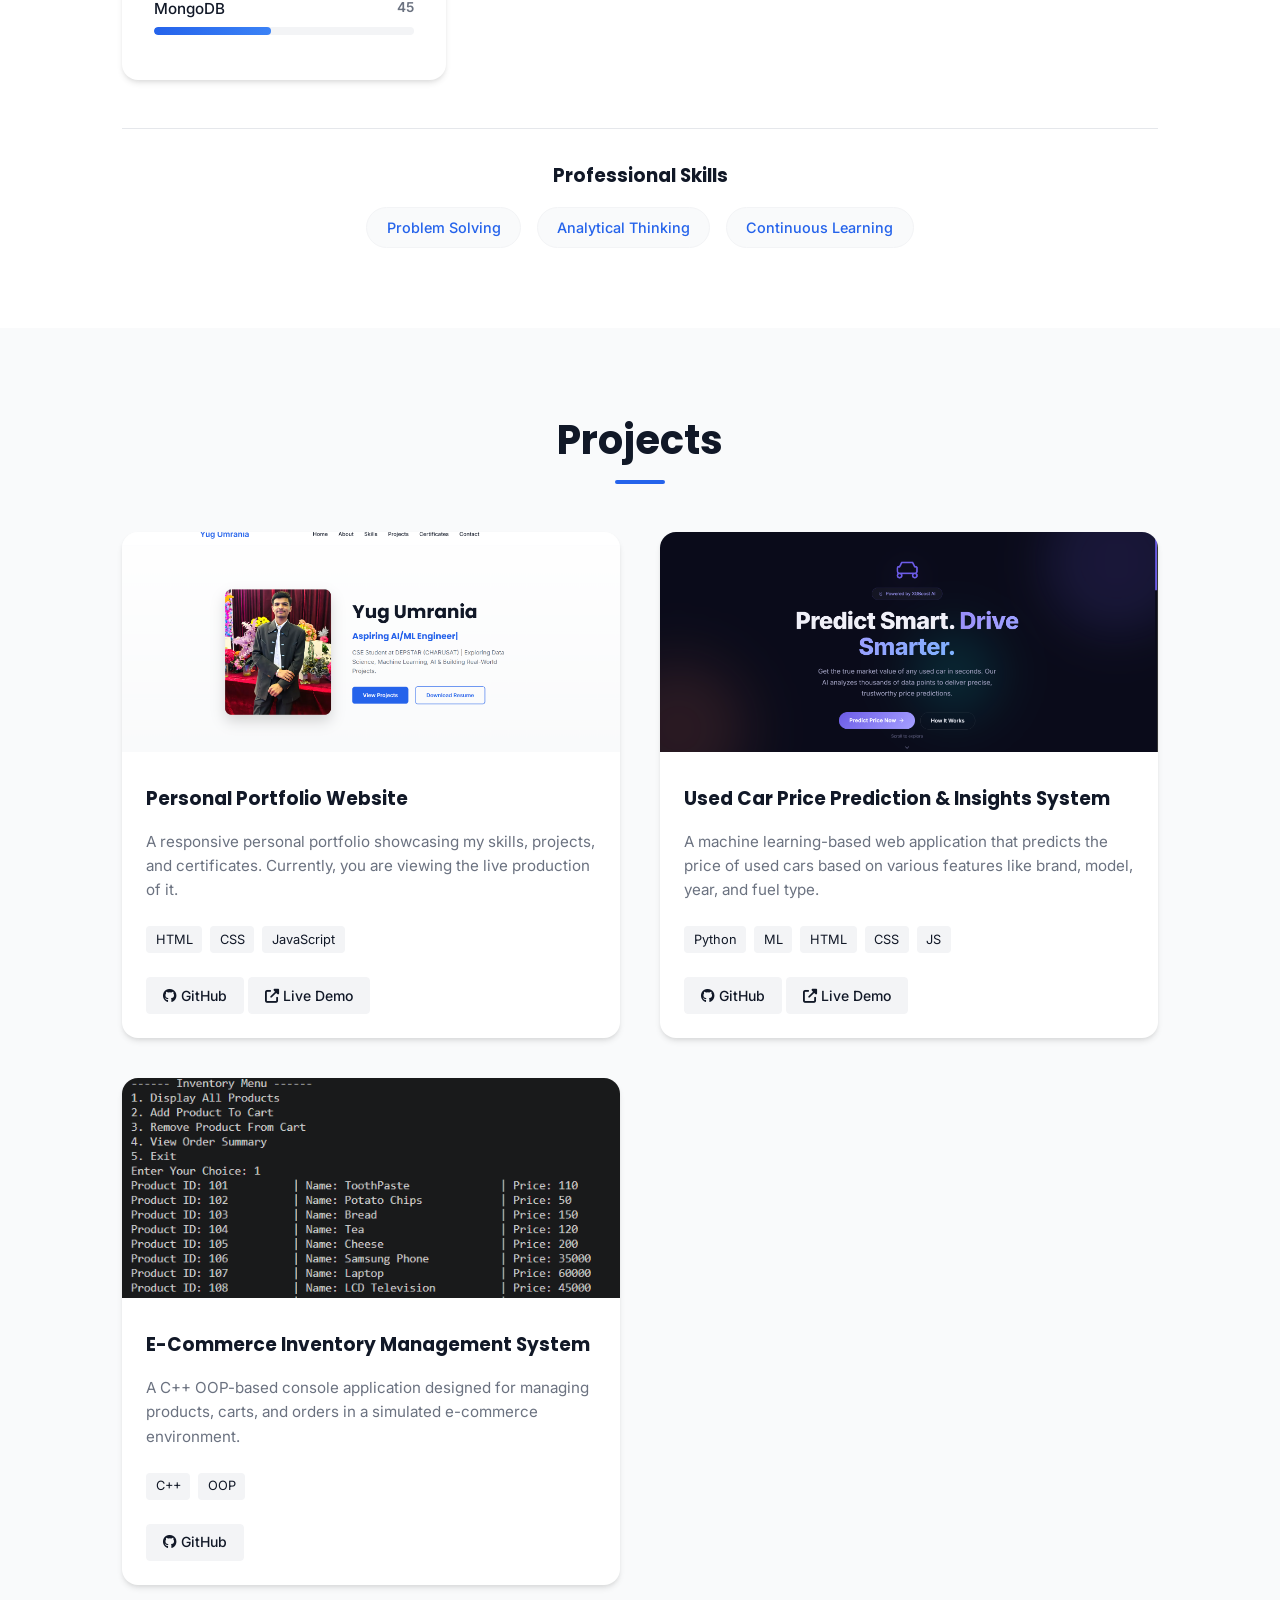
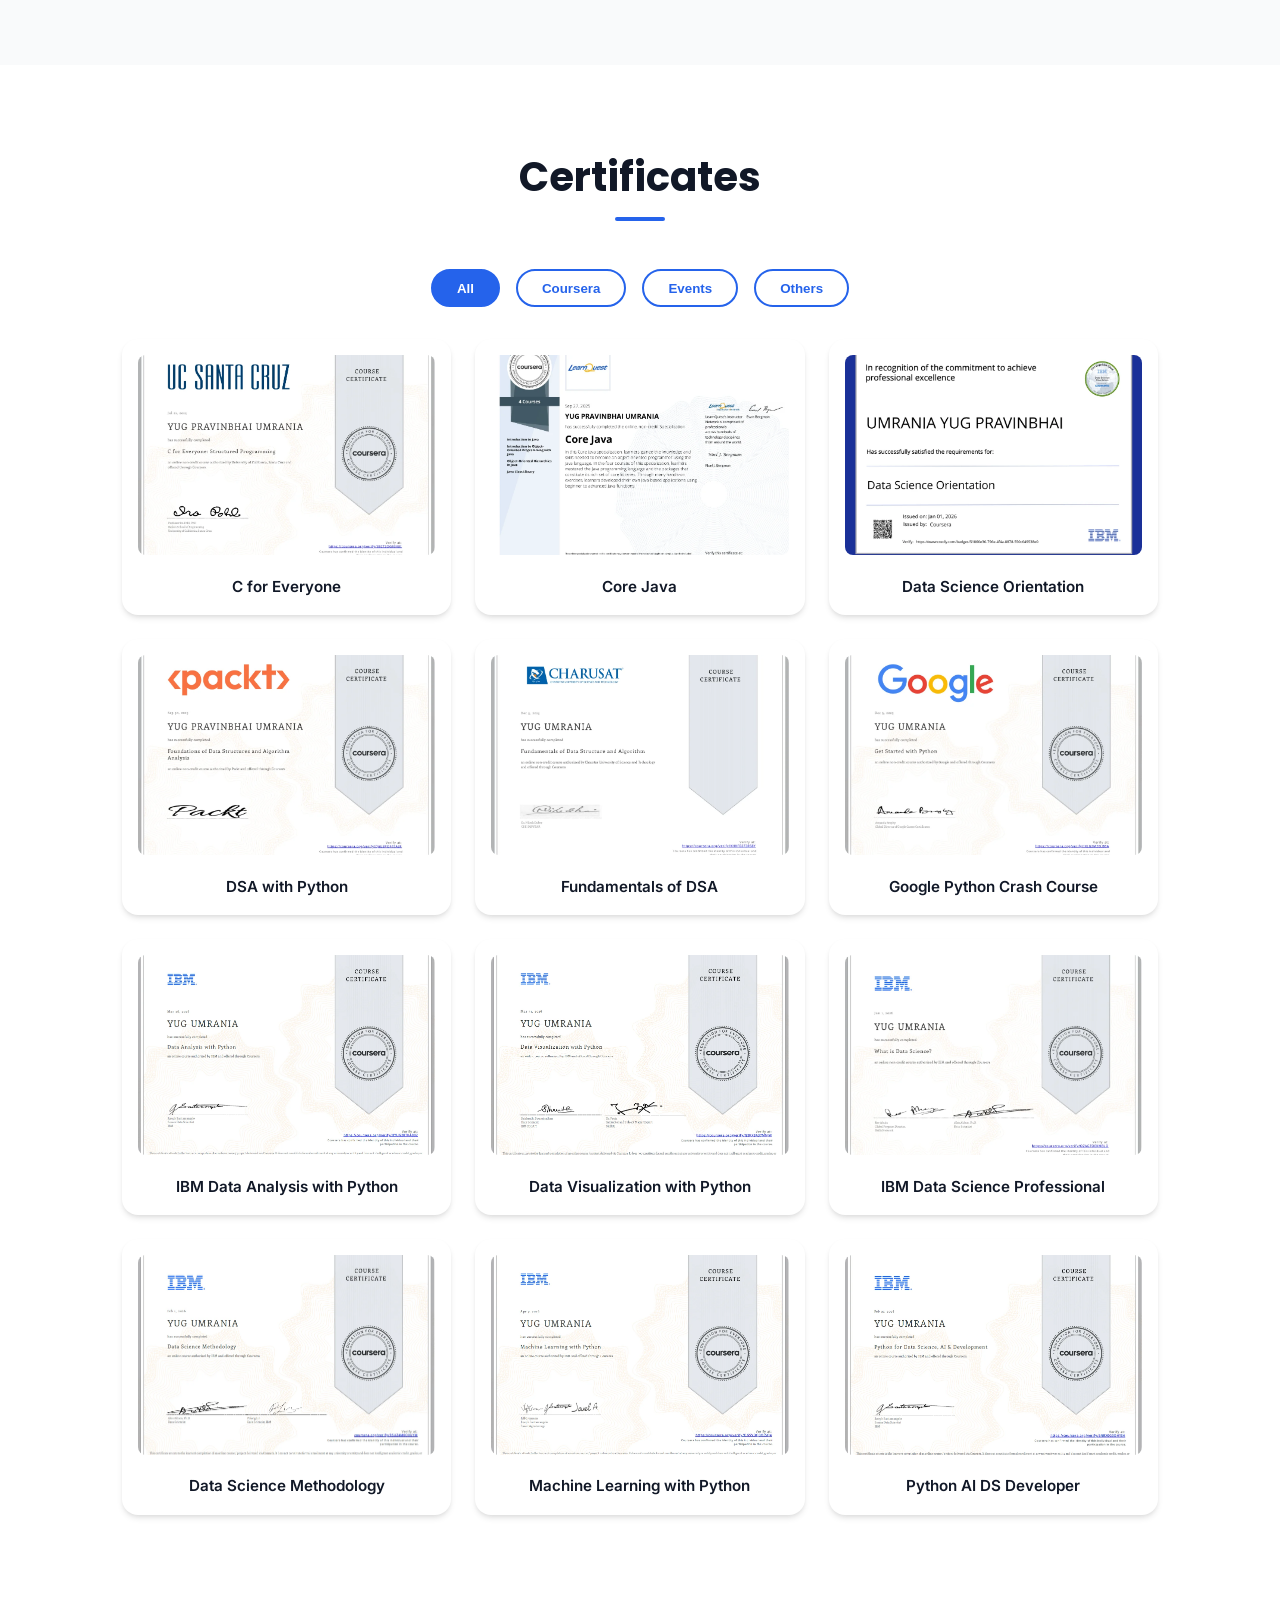
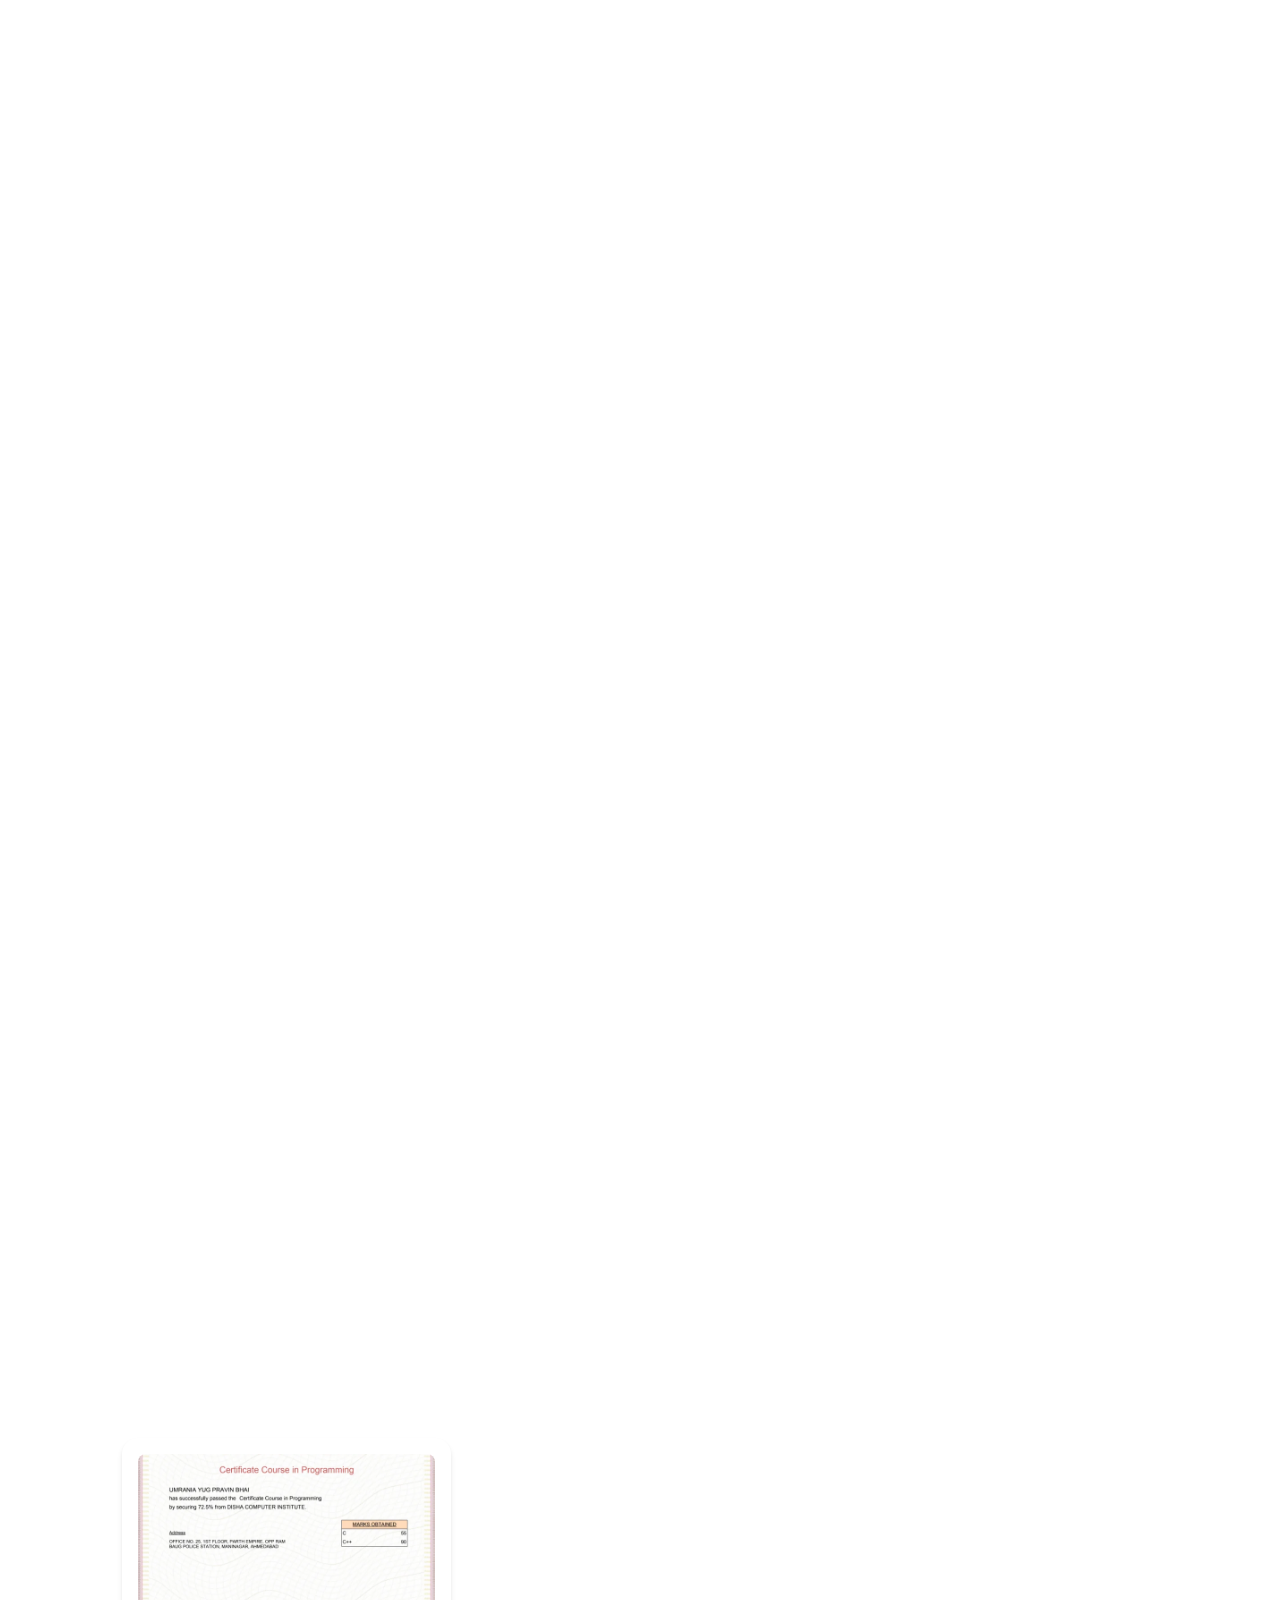
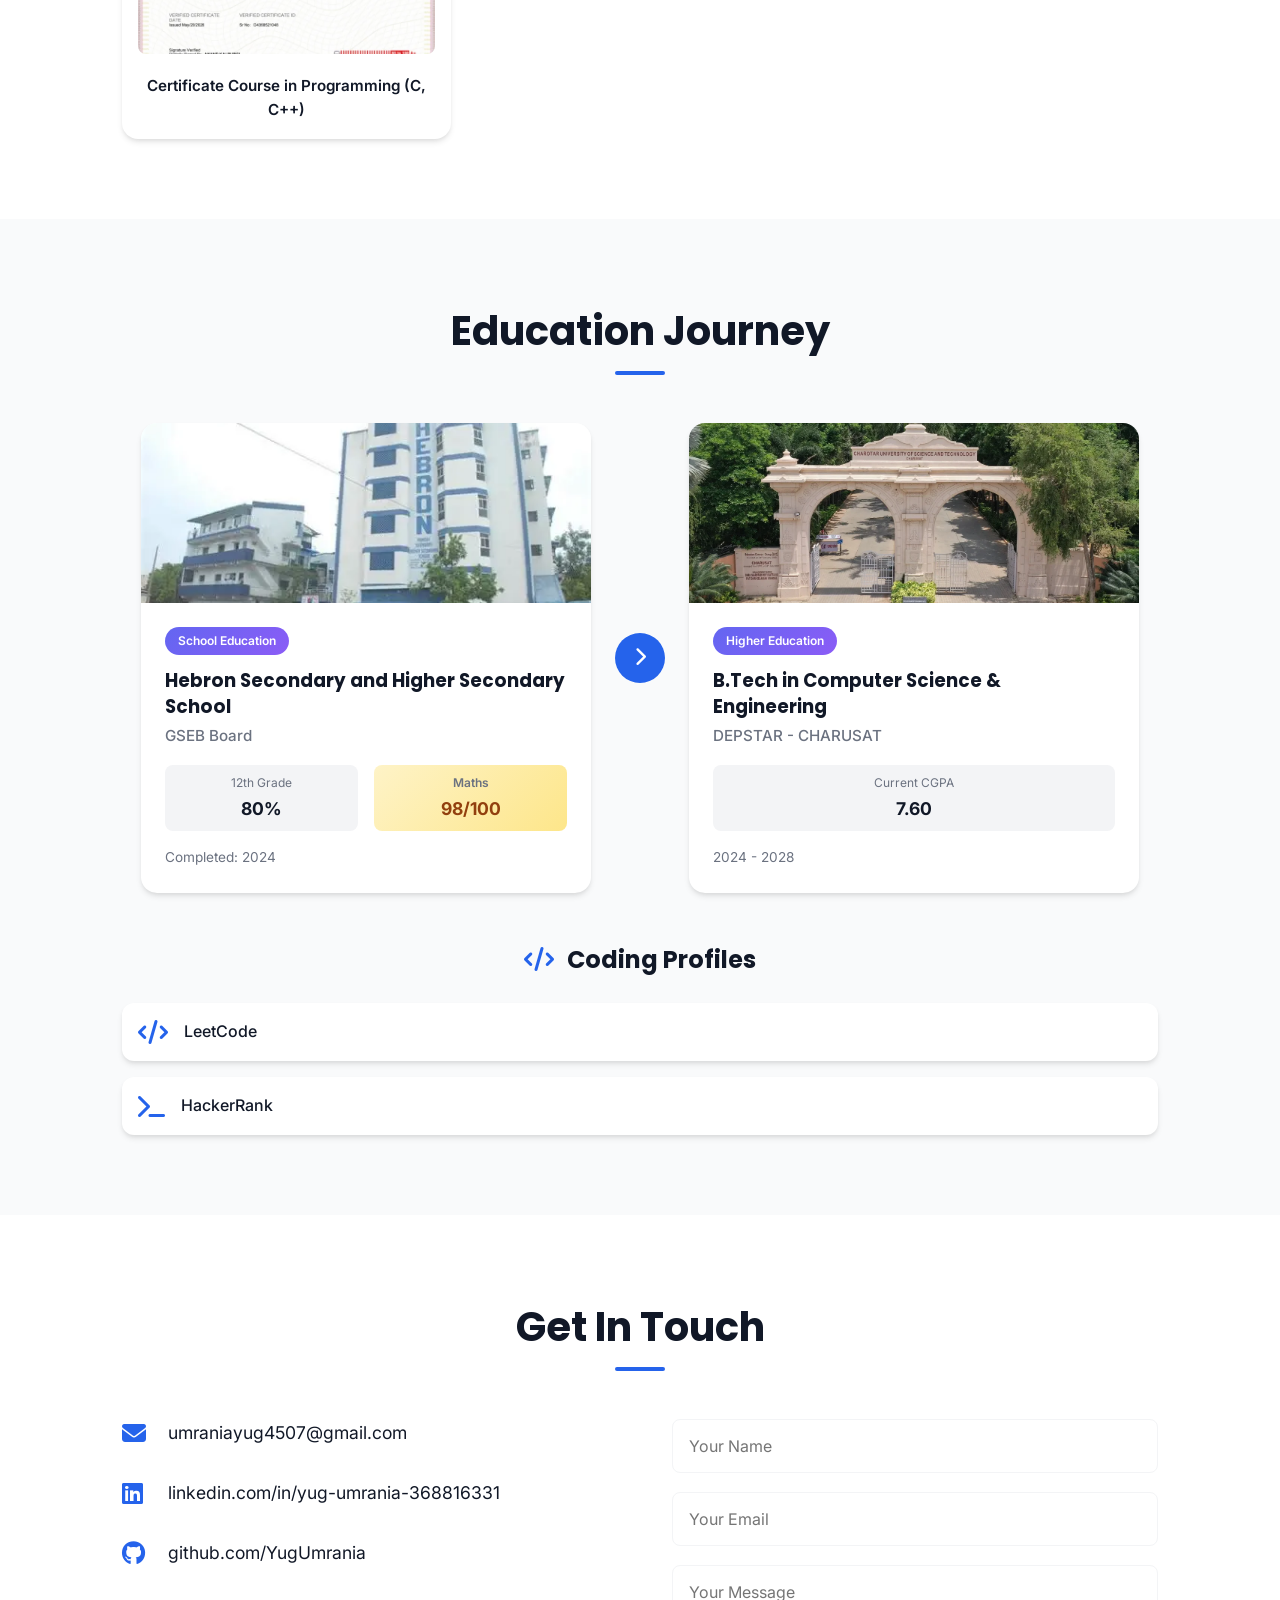
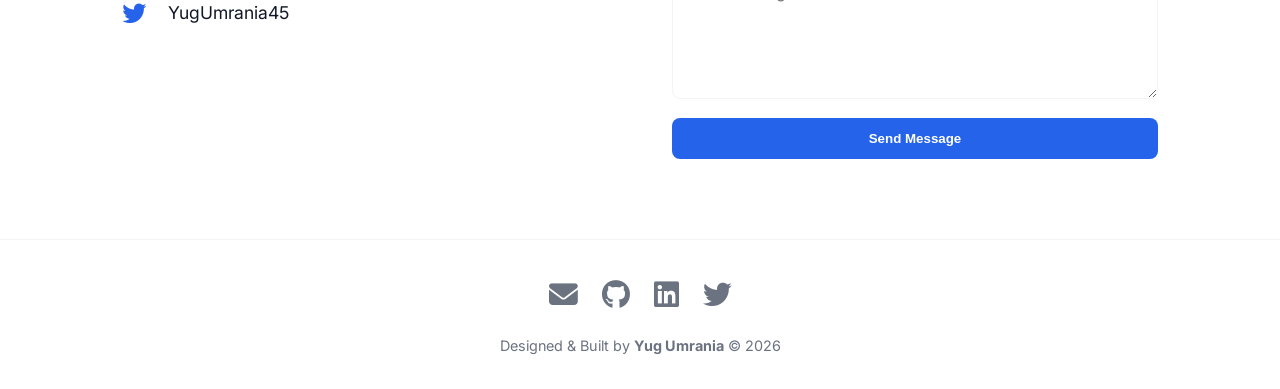
==== commit e8b0d9cb: "Add Live Demo links with modal popup for Portfolio and Used Car Prediction projects" ====
--- a/portfolio/index.html
+++ b/portfolio/index.html
@@ -334,8 +334,10 @@
                             <span>HTML</span><span>CSS</span><span>JavaScript</span>
                         </div>
                         <div class="project-links">
-                            <a href="https://github.com/YugUmrania/portfolio" class="btn-small"><i
+                            <a href="https://github.com/YugUmrania/Portfolio-Website" class="btn-small"><i
                                     class="fab fa-github"></i> GitHub</a>
+                            <a href="javascript:void(0)" onclick="showLiveDemoModal()"
+                                class="btn-small"><i class="fas fa-external-link-alt"></i> Live Demo</a>
                         </div>
                     </div>
                 </div>
@@ -354,6 +356,8 @@
                         <div class="project-links">
                             <a href="https://github.com/YugUmrania/Used-Car-Price-Prediction-and-Insights-System"
                                 class="btn-small"><i class="fab fa-github"></i> GitHub</a>
+                            <a href="https://cardealdekho.vercel.app/"
+                                class="btn-small"><i class="fas fa-external-link-alt"></i> Live Demo</a>
                         </div>
                     </div>
                 </div>
@@ -797,6 +801,19 @@
             skillObserver.observe(card);
         });
     </script>
+
+    <!-- Live Demo Modal -->
+    <div id="liveDemoModal" class="modal-overlay" onclick="closeLiveDemoModal()">
+        <div class="modal-content" onclick="event.stopPropagation()">
+            <button class="modal-close" onclick="closeLiveDemoModal()">&times;</button>
+            <div class="modal-icon">
+                <i class="fas fa-check-circle"></i>
+            </div>
+            <h3>Live Production</h3>
+            <p>You are currently accessing the Live Production of the project. Thank you for your visit.</p>
+            <button class="modal-btn" onclick="closeLiveDemoModal()">Got it!</button>
+        </div>
+    </div>
 </body>
 
 </html>
--- a/portfolio/css/style.css
+++ b/portfolio/css/style.css
@@ -1132,4 +1132,97 @@
     max-height: 90%;
     border-radius: 8px;
     box-shadow: 0 0 20px rgba(0, 0, 0, 0.5);
+}
+
+/* Live Demo Modal */
+.modal-overlay {
+    display: none;
+    position: fixed;
+    top: 0;
+    left: 0;
+    width: 100%;
+    height: 100%;
+    background: rgba(0, 0, 0, 0.6);
+    z-index: 9999;
+    justify-content: center;
+    align-items: center;
+    animation: fadeIn 0.3s ease;
+}
+
+.modal-overlay.active {
+    display: flex;
+}
+
+.modal-content {
+    background: var(--white);
+    border-radius: 1rem;
+    padding: 2.5rem 2rem;
+    max-width: 420px;
+    width: 90%;
+    text-align: center;
+    position: relative;
+    box-shadow: var(--shadow-lg);
+    animation: scaleIn 0.3s ease;
+}
+
+.modal-close {
+    position: absolute;
+    top: 0.6rem;
+    right: 1rem;
+    background: none;
+    border: none;
+    font-size: 1.8rem;
+    cursor: pointer;
+    color: var(--text-sub);
+    transition: var(--transition);
+    line-height: 1;
+}
+
+.modal-close:hover {
+    color: var(--text-main);
+}
+
+.modal-icon {
+    font-size: 3rem;
+    color: #22c55e;
+    margin-bottom: 1rem;
+}
+
+.modal-content h3 {
+    font-size: 1.4rem;
+    margin-bottom: 0.8rem;
+    color: var(--text-main);
+}
+
+.modal-content p {
+    color: var(--text-sub);
+    font-size: 0.95rem;
+    line-height: 1.6;
+    margin-bottom: 1.5rem;
+}
+
+.modal-btn {
+    padding: 0.7rem 2rem;
+    background: var(--primary);
+    color: #ffffff;
+    border: none;
+    border-radius: 0.5rem;
+    font-size: 0.95rem;
+    font-weight: 600;
+    cursor: pointer;
+    transition: var(--transition);
+}
+
+.modal-btn:hover {
+    background: var(--primary-hover);
+}
+
+@keyframes fadeIn {
+    from { opacity: 0; }
+    to { opacity: 1; }
+}
+
+@keyframes scaleIn {
+    from { transform: scale(0.9); opacity: 0; }
+    to { transform: scale(1); opacity: 1; }
 }
